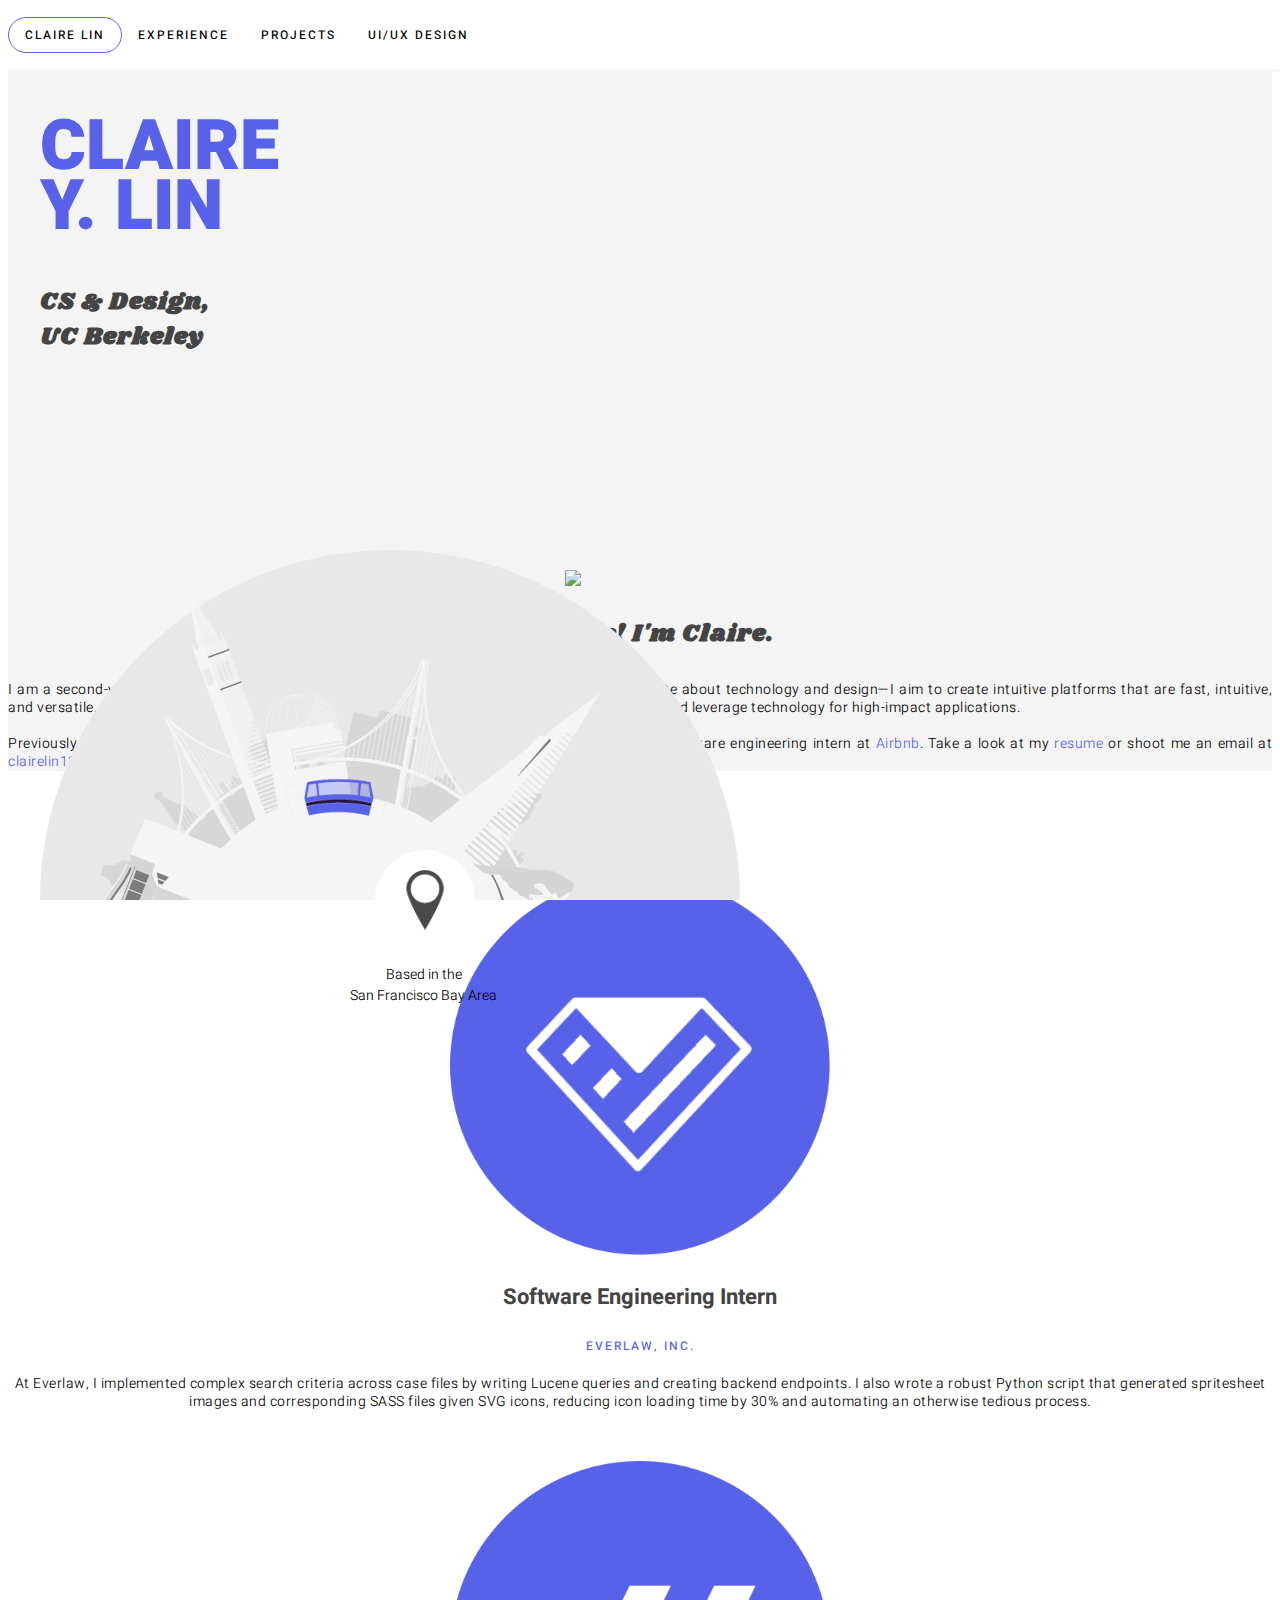
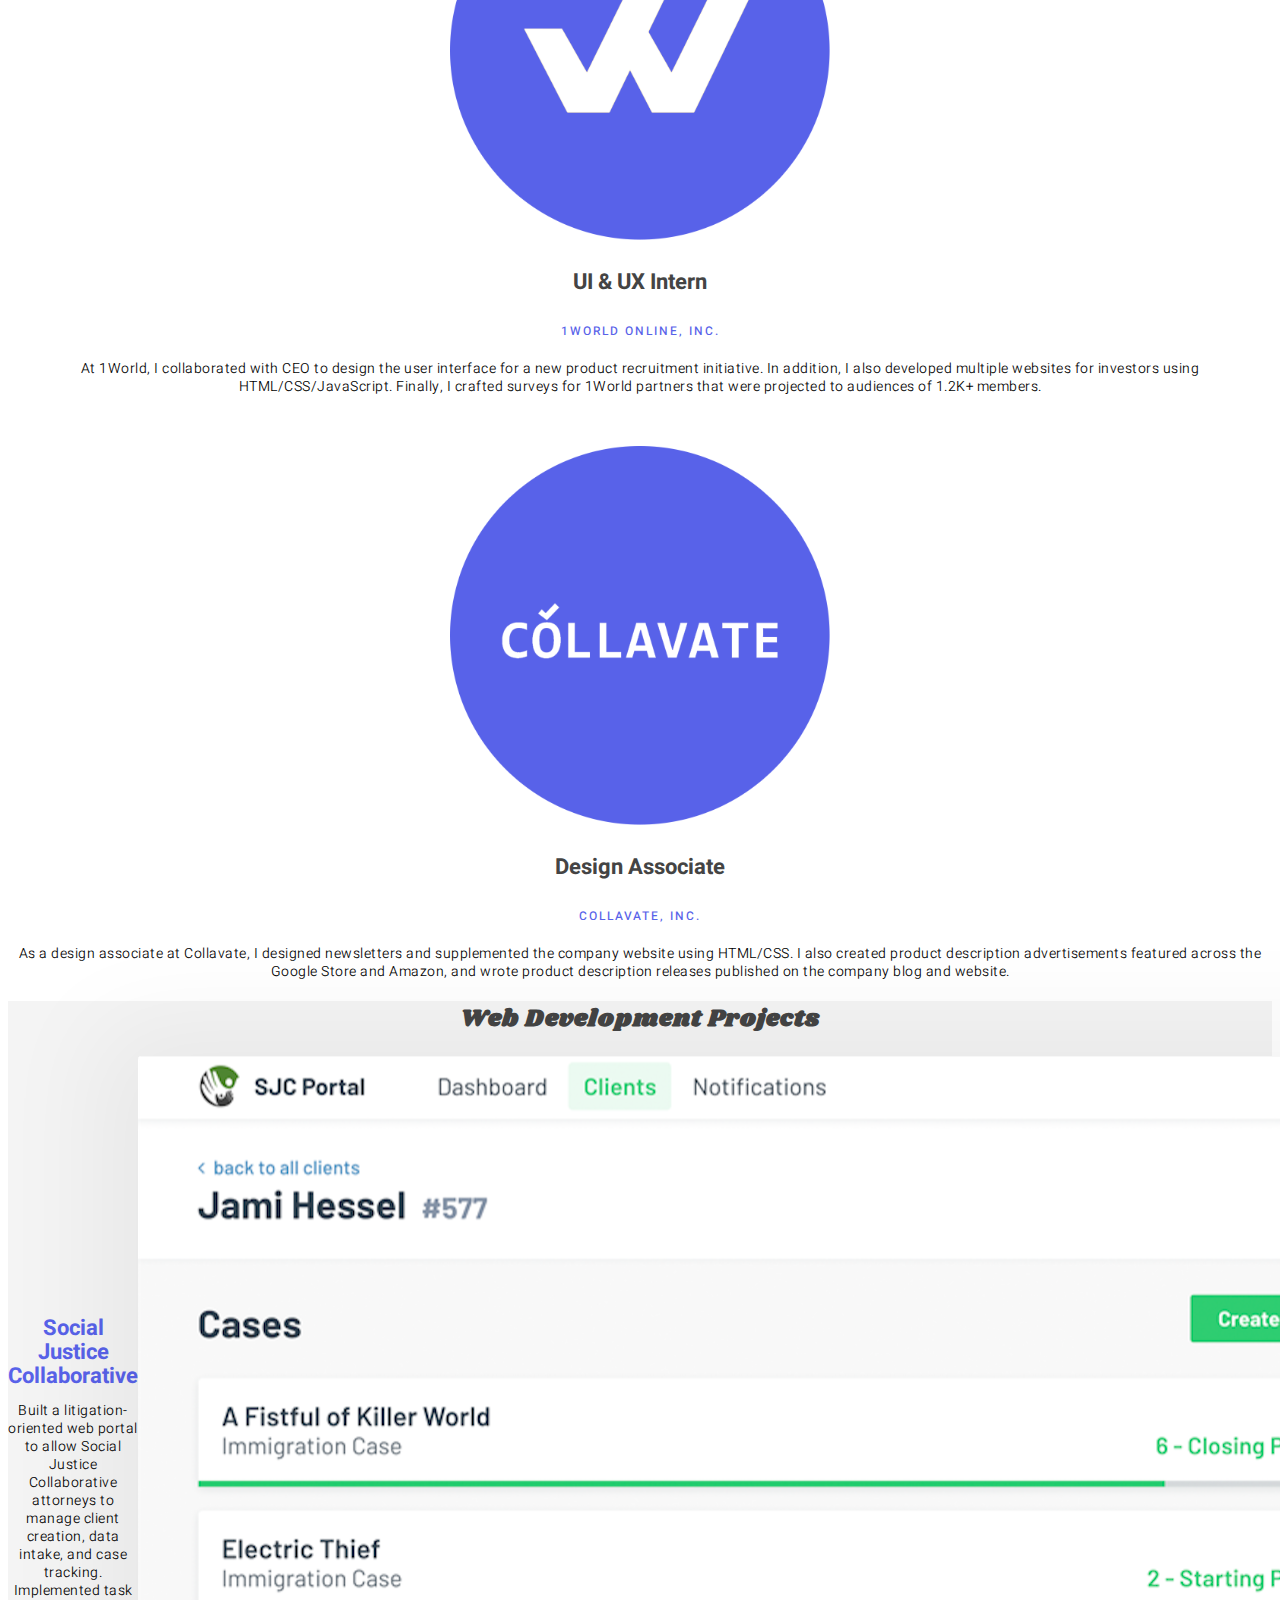
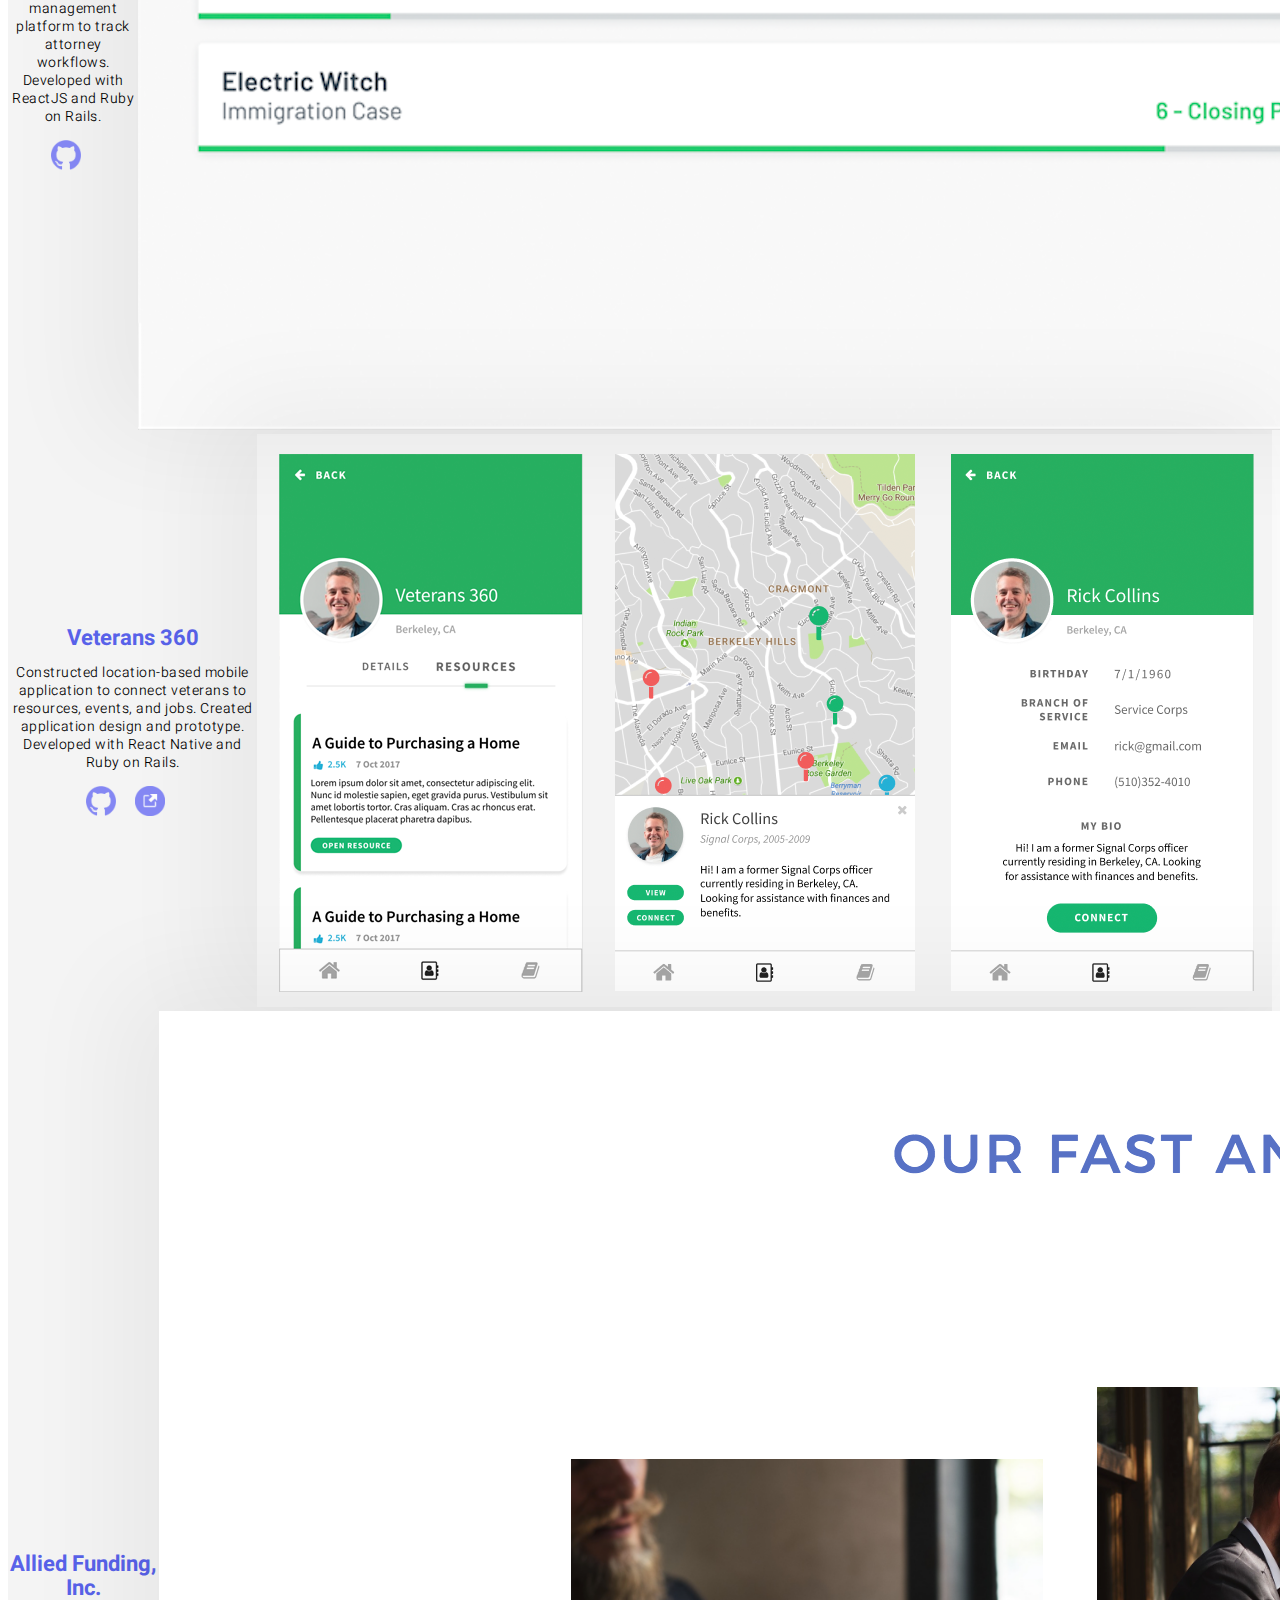
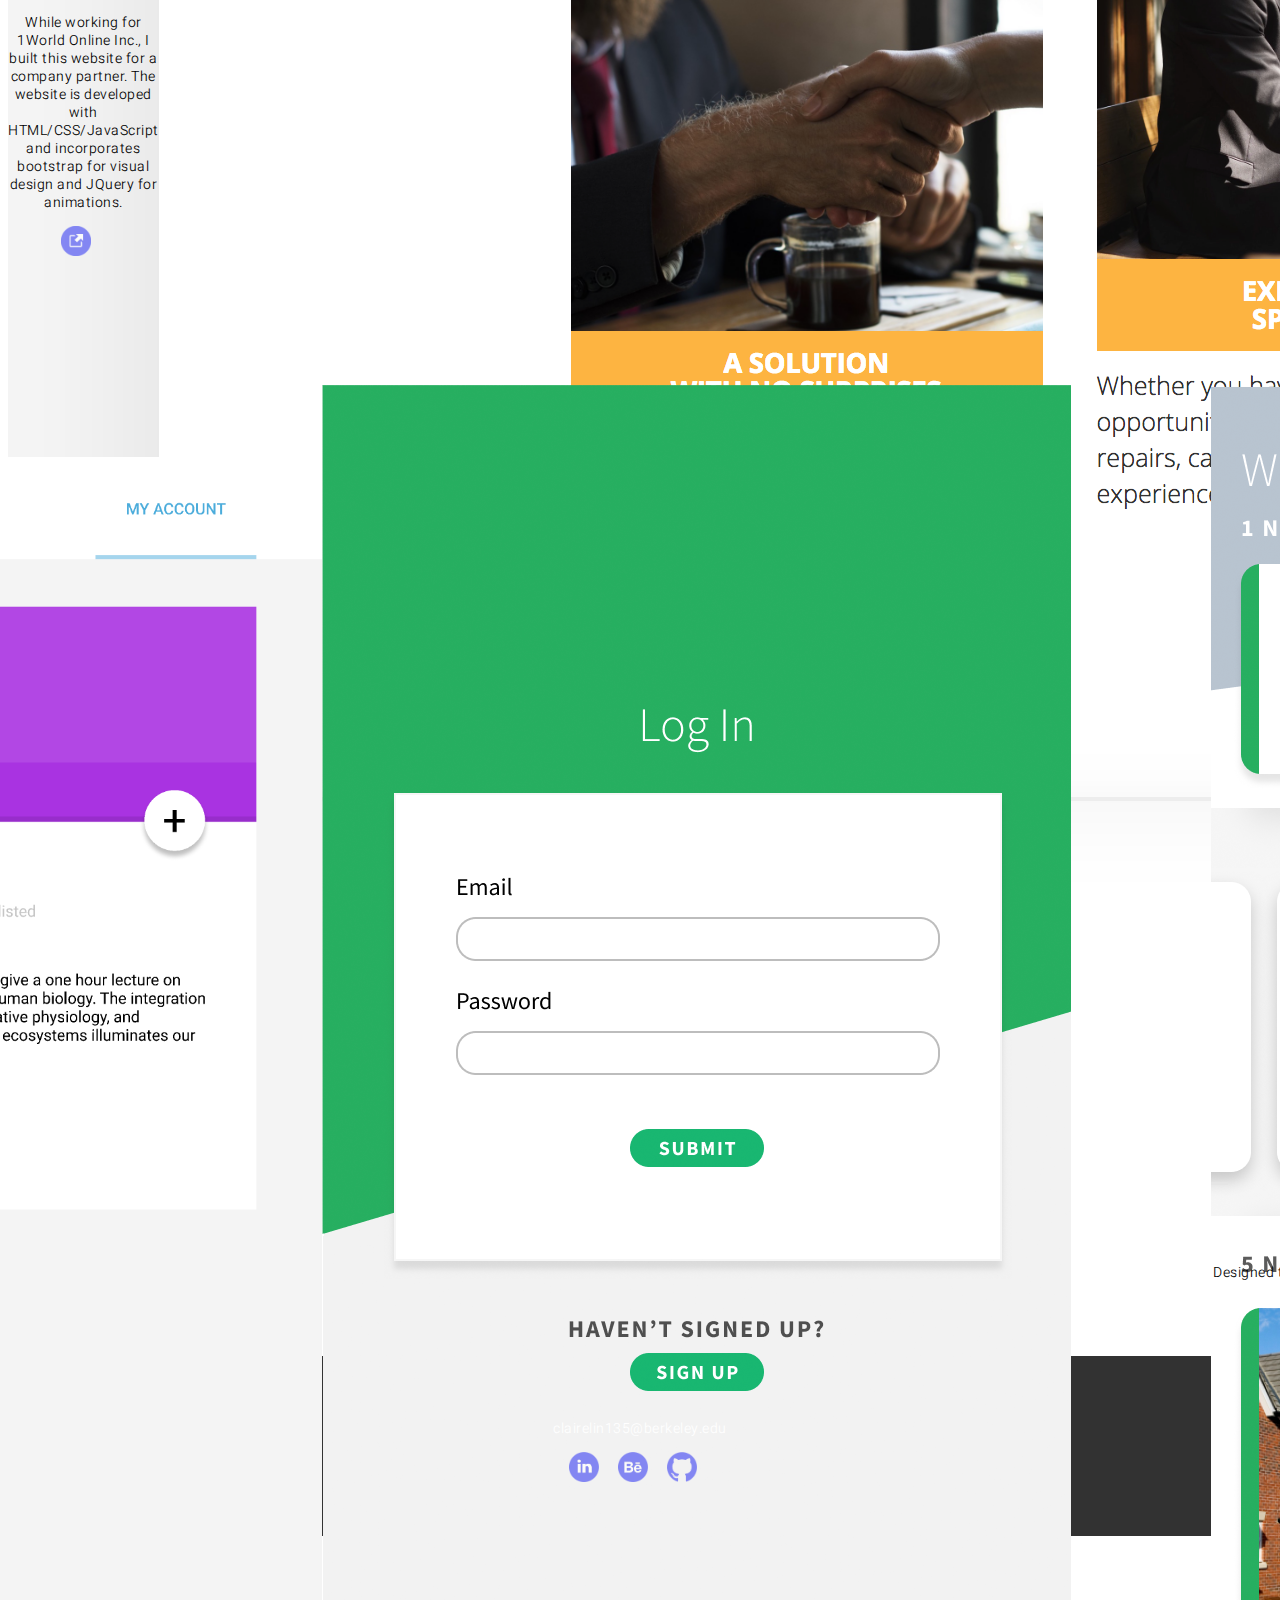
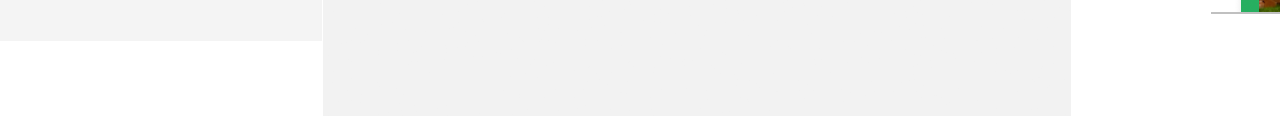
==== src/index.html @ 29a121d9 "remove excess files" ====
<!DOCTYPE html>
<html>
<head>
	<title>Claire Lin</title>
  <meta charset="utf-8">
	<meta name="viewport" content="width=device-width, initial-scale=1">
	<script src="https://ajax.googleapis.com/ajax/libs/jquery/3.2.1/jquery.min.js"></script>
	<link rel="stylesheet" href="https://code.jquery.com/ui/1.12.1/themes/smoothness/jquery-ui.css">
	<script src="https://code.jquery.com/jquery-1.12.4.js"></script>
  <script src="https://code.jquery.com/ui/1.12.1/jquery-ui.js"></script>
	<link rel="stylesheet" href="https://unpkg.com/tachyons@4.10.0/css/tachyons.min.css"/>
	<link rel="stylesheet" href="./styles/style.css" />
  <link rel="stylesheet" href="./styles/navigation.css" />
  <link rel="stylesheet" href="./styles/banner.css" />
  <link rel="stylesheet" href="./styles/layout.css" />
  <script src="script.js"></script>
</head>
<body>
  <div id="navbar">
    <div class="center mw9">
			<div class="navbar-container">
				<div class="pa3">
					<a href="./index.html#claire-lin">
						<h6 class="navbar-option selected-navbar-option">Claire Lin</h6>
					</a>
				</div>
				<div class="pa3">
					<a href="./index.html#experience">
						<h6 class="navbar-option">Experience</h6>
					</a>
				</div>
				<div class="pa3">
					<a href="./index.html#projects">
						<h6 class="navbar-option">Projects</h6>
					</a>
				</div>
				<div class="pa3">
					<a href="./index.html#design">
						<h6 class="navbar-option">UI/UX Design</h6>
					</a>
				</div>
			</div>
    </div>
	</div>
  <div data-role="page" id="claire-lin">
		<div role="main" class="ui-content">
			<div id="front-banner" class="navbar-margin snow-background w-100">
				<div class="relative" id="banner-container">
					<div id="front-banner-background-wrapper" class="overflow-hidden">
						<div id="front-banner-background">
						</div>
						<div class="banner-image-wrapper ml6">
							<img src="images\skyline-back.png" class="banner-spinner" id="banner-image-background"/>
							<img src="images\skyline-front.png" id="banner-image"/>
							<img src="images\tram.png" class="banner-spinner" id="banner-image-front"/>
						</div>
					</div>
					<div class="banner-marker-wrapper">
	          <div id="banner-marker-background"></div>
	          <img src="images\marker.png" id="banner-marker"/>
	        </div>
					<div id="banner-marker-caption">
	          <h4 class="center">Based in the<br>San Francisco Bay Area</h4>
	        </div>
					<div class="absolute banner-caption">
						<h1 class="inline banner-text blue">CLAIRE<br>Y. LIN</h1>
					</div>
					<div class="absolute banner-caption banner-subtext">
	          <h2 class="dark-gray">CS & Design,<br>UC Berkeley</h2>
	        </div>
				</div>
			</div>
      <div class="h5 bg-white w-100 relative">
      </div>
			<div class="snow-background page-container pv5">
				<div class="center mw6">
					<div class="h4 w4 center">
						<img src="images\profile.jpg" class="br-100" id="profile">
					</div>
					<h2 class="dark-gray center" style="margin: 30px 0px;">
						Hi there! I'm Claire.
					</h2>
					<p class="justify">
						I am a second-year computer science major at the University of California, Berkeley.
						I’m passionate about technology and design—I aim to create intuitive platforms that are fast, intuitive, and versatile.
						Besides creating incredible user experiences, I hope to become a full-stack developer and leverage technology for high-impact applications.
						<br><br>
						Previously, I was a project leader
						in <span class="blue"><a href="https://www.calblueprint.org/">Blueprint</a></span>, and an intern at
						<span class="blue"><a href="https://www.everlaw.com/">Everlaw</a></span>. This summer, I will be a software
						engineering intern at <span class="blue"><a href="https://www.airbnb.com/">Airbnb</a></span>.
						Take a look at my <span class="blue"><a href="assets/resume.pdf">resume</a></span> or shoot me an email at <span class="blue reverse">ude.yelekreb@531nilerialc</span>.
					</p>
				</div>
			</div>
		</div>
	</div>
	<div data-role="page" id="experience">
		<div role="main" class="ui-content">
			<div class="mw8 center pv5">
				<h2 class="center dark-gray">
					Experience
				</h2>
				<div class="dt-ns dt--fixed-ns">
					<div class="dtc-ns pa3">
						<img src="images\everlaw.png" class="experience-logo">
						<h5 class="dark-gray center">Software Engineering Intern</h5>
						<h6 class="center blue experience-title mt3">Everlaw, Inc.</h6>
						<p class="tl">At Everlaw, I implemented complex search criteria across case files by writing Lucene queries and creating backend endpoints.
						I also wrote a robust Python script that generated spritesheet images and corresponding SASS files given SVG icons, reducing icon loading
						time by 30% and automating an otherwise tedious process.</p>
					</div>
					<div class="dtc-ns pa3">
						<img src="images\1world.png" class="experience-logo">
						<h5 class="dark-gray center">UI &amp; UX Intern</h5>
						<h6 class="center blue experience-title mt3">1World Online, Inc.</h6>
						<p class="tl">At 1World, I collaborated with CEO to design the user interface for a new product recruitment initiative. In addition, I also developed multiple websites for investors using
						HTML/CSS/JavaScript. Finally, I crafted surveys for 1World partners that were projected to audiences of 1.2K+ members.
						</p>
					</div>
					<div class="dtc-ns pa3">
						<img src="images\collavate.png" class="experience-logo">
						<h5 class="dark-gray center">Design Associate</h5>
						<h6 class="center blue experience-title mt3">Collavate, Inc.</h6>
						<p class="tl">As a design associate at Collavate, I designed newsletters and supplemented the company website using HTML/CSS. I also created product description advertisements featured across the Google Store and Amazon,
						and wrote product description releases published on the company blog and website.</p>
					</div>
				</div>
			</div>
		</div>
	</div>
	<div data-role="page" id="projects">
		<div role="main" class="ui-content snow-background pv5">
			<div class="mw8 center">
				<h2 class="center dark-gray">
					Web Development Projects
				</h2>
				<div class="bg-white mv4 relative projects-panel pa4">
					<div class="project-panel-text">
						<h5 class="tl"><span class="blue"><a href="https://github.com/calblueprint/sjc">Social Justice Collaborative</a></span></h5>
						<p class="tl">
							Built a litigation-oriented web portal to allow Social Justice Collaborative
							attorneys to manage client creation, data intake, and case tracking. Implemented
							task management platform to track attorney workflows. Developed with ReactJS
							and Ruby on Rails.
						</p>
						<div class="mt2 tl">
							<a href="https://github.com/calblueprint/sjc"><img src="images\links\github.png" class="link-image"></a>
						</div>
					</div>
					<div class="projects-image-wrapper pl3">
						<a href="https://github.com/calblueprint/sjc"><img src="images\sjc.png" class="projects-image"></a>
					</div>
				</div>
				<div class="bg-white mv4 relative projects-panel pa4">
					<div class="project-panel-text">
						<h5 class="tl"><span class="blue"><a href="https://calblueprint.org/projects/veterans-360">Veterans 360</a></span></h5>
						<p class="tl">
							Constructed location-based mobile application to connect veterans to resources, events, and jobs. Created application design and prototype.
							Developed with React Native and Ruby on Rails.
						</p>
						<div class="mt2 tl">
							<a href="https://github.com/calblueprint/veterans360-mobile"><img src="images\links\github.png" class="link-image"></a>
							<a href="https://calblueprint.org/projects/veterans-360"><img src="images\links\web.png" class="link-image"></a>
						</div>
					</div>
					<div class="projects-image-wrapper pl3">
						<a href="https://calblueprint.org/projects/veterans-360"><img src="images\veterans.png" class="projects-image"></a>
					</div>
				</div>
				<div class="bg-white mv4 relative projects-panel pa4">
					<div class="project-panel-text">
						<h5 class="tl"><span class="blue"><a href="assets\Allied-Funding\index.html">Allied Funding, Inc.</a></span></h5>
						<p class="tl">
							While working for 1World Online Inc., I built this website for a company partner. The website is developed with HTML/CSS/JavaScript and
							incorporates bootstrap for visual design and JQuery for animations.
						</p>
						<div class="mt2 tl">
							<a href="assets\Allied-Funding\index.html"><img src="images\links\web.png" class="link-image"></a>
						</div>
					</div>
					<div class="projects-image-wrapper pl3">
						<a href="assets\Allied-Funding\index.html"><img src="images\allied-funding.png" class="projects-image"></a>
					</div>
				</div>
			</div>
		</div>
	</div>
	<div data-role="page" id="design">
		<div role="main" class="ui-content">
			<div class="mv5 mw8 center">
				<h2 class="center dark-gray">UI/UX Design Projects</h2>
				<div class="mv3 w-100 design-wrapper">
					<div class="w-50 pa4">
						<div class="w-100 design-image mb3"><a href=".\berkeleytime.html"><img src="images/berkeleytime/hi-fi/catalog1.png" class="contain"></img></a></div>
						<h5><span class="blue"><a href=".\berkeleytime.html">BerkeleyTime Redesign</a></span></h5>
						<p>
							A personal project to redesign the BerkeleyTime course scheduler commonly used by Cal students
						</p>
						<h6><a href=".\berkeleytime.html"><span class="button white">View Project</span></a></h6>
					</div>
					<div class="w-50 pa4">
						<div class="w-100 design-image mb3">
							<img src="images\gallery\veterans.png" class="contain"></img>
						</div>
						<h5><span class="blue">Veterans 360</span></h5>
						<p>
							Designed the interface and user flow for a mobile application created in partnership with non-profit Veterans 360
						</p>
					</div>
				</div>
			</div>
		</div>
	</div>
	<div id="footer">
    <div class="mw8 center pa3">
			<div class="fl w-50 tl">
				<p class="white"><span class="reverse">ude.yelekreb@531nilerialc</span></p>
			</div>
			<div class="fl w-50 tl">
				<span>
					<a href="https://www.linkedin.com/in/clairelin135/"><img src="images\links\linkedIn.png" class="link-image"></a>
					<a href="https://www.behance.net/clairelin135"><img src="images\links\behance.png" class="link-image"></a>
					<a href="https://github.com/clairelin135"><img src="images\links\github.png" class="link-image"></a>
				</span>
			</div>
    </div>
	</div>
</body>
</html>
---- src/styles/style.css ----
@import url('https://fonts.googleapis.com/css?family=Heebo:300,400,500,700,900');
@import url('https://fonts.googleapis.com/css?family=Shrikhand');

h1 {
  font-family: 'Heebo', sans-serif;
  font-weight: 900;
}

h2 {
  font-family: 'Shrikhand', cursive;
  letter-spacing: 1px;
}

h3 {
  font-family: 'Heebo', sans-serif;
  font-weight: 500;
  font-size: 16px;
}

h4 {
  font-family: 'Heebo', sans-serif;
  font-weight: 300;
  font-size: 14px;
}

h5 {
  font-family: 'Heebo', sans-serif;
  font-weight: 700;
  font-size: 22px;
  line-height: 24px;
  margin: 0;
}

h6 {
  font-family: 'Heebo', sans-serif;
  font-weight: 500;
  letter-spacing: 2px;
  font-size: 12px;
  line-height: 18px;
  text-transform: uppercase;
}

p {
  font-family: 'Heebo', sans-serif;
  font-weight: 300;
  font-size: 14px;
  line-height: 18px;
  letter-spacing: 0.5px;
}

a, a:hover, a:active, a:visited, a:focus {
  text-decoration:none;
  color: inherit;
}

li {
  font-family: 'Heebo', sans-serif;
  font-weight: 300;
  font-size: 14px;
  letter-spacing: 0.5px;
  line-height: 18px;
}

.white {
  color: #ffffff;
}

.white-background {
  background-color: #ffffff;
}

.snow {
  color: #f4f4f4;
}

.snow-background {
  background-color: #f4f4f4;
}

.light-gray-background {
  background-color: rgb(230, 230, 230);
}

.light-blue {
  color: #929df0;
}

.blue {
  color: #5862e9;
}

.blue-background {
  background-color: #5862e9;
}

.dark-gray {
  color: #444444;
}

.dark-gray-background {
  background-color: #444444;
}

.center {
  text-align: center;
}

.justify {
  text-align: justify;
}

.overflow-hidden {
  overflow: hidden;
}

.contain {
  object-fit: contain;
}

.button {
  padding: 8px 16px;
	border-radius: 20px;
  cursor: pointer;
  background-color: #5862e9;
}

.button:hover {
  background-color: rgba(88, 98, 233, 0.8);
}
---- src/styles/navigation.css ----
#navbar {
	background-color: #ffffff;
	position: fixed;
	width: 100%;
	border-bottom:1px solid rgba(88, 98, 233, 0.1);
	top: 0px;
	z-index: 2;
}

.navbar-margin {
	margin-top: 70px;
}

.navbar-container {
	height: 70px;
	display: flex;
	flex-direction: row;
	justify-content: flex-start;
	align-items: center;
}

.navbar-option {
  padding: 8px 16px;
	border-radius: 20px;
}

.selected-navbar-option {
	border: 1px solid rgb(89, 102, 230);
	border-radius: 20px;
}

#footer {
	padding: 50px 0px;
	background-color: rgb(50, 50, 50);
}
---- src/styles/banner.css ----
#front-banner {
	height: 500px;
	display: flex;
	flex-direction: row;
	justify-content: center;
	align-items: flex-end;
}

#banner-container {
	height: inherit;
	width: 1200px;
}

#front-banner-background-wrapper {
	position: absolute;
	bottom: 0px;
  width: 100%;
  height: 100%;
}

#front-banner-background {
	position: absolute;
	width: 700px;
	height: 700px;
	bottom: -350px;
	border-radius: 350px;
	overflow: hidden;
	background-color: #E8E8E8;
}

.banner-caption {
	left: 750px;
	bottom: 0;
}

.banner-image-wrapper {
	position: absolute;
	bottom: 0px;
  width: 600px;
  height: 100%;
}

#banner-image {
	position: absolute;
	bottom: -50px;
  width: 100%;
	left: 0;
}

.banner-spinner {
  position: absolute;
  bottom: -350px;
  width: 100%;
	left: 0;
}

#banner-image-background {
	-webkit-animation:spin 60s linear infinite;
    -moz-animation:spin 60s linear infinite;
    animation:spin 60s linear infinite;
}
@-moz-keyframes spin { 100% { -moz-transform: rotate(360deg); } }
@-webkit-keyframes spin { 100% { -webkit-transform: rotate(360deg); } }
@keyframes spin { 100% { -webkit-transform: rotate(360deg); transform:rotate(360deg); } }

#banner-image-front {
	-webkit-animation:spin 4s linear infinite;
    -moz-animation:spin 4s linear infinite;
    animation:spin 4s linear infinite;
}
@-moz-keyframes spin { 100% { -moz-transform: rotate(360deg); } }
@-webkit-keyframes spin { 100% { -webkit-transform: rotate(360deg); } }
@keyframes spin { 100% { -webkit-transform: rotate(360deg); transform:rotate(360deg); } }

.banner-marker-wrapper {
  position: absolute;
  width: 100px;
  height: 100px;
  bottom: -50px;
  z-index: 1;
	left: 375px;
}

#banner-marker-caption {
  position: absolute;
  bottom: -125px;
	left: 350px;
	z-index: 1;
}

#banner-marker {
	position: absolute;
	width: 60%;
  height: 60%;
  top: 0;
  left: 0;
  right: 0;
  bottom: 0;
  margin: auto;
}

#banner-marker-background {
  position: absolute;
  width: 100%;
  height: 100%;
  -moz-border-radius: 50px;
	-webkit-border-radius: 50px;
	border-radius: 50px;
	background-color: #ffffff;
}

.banner-text {
  font-size: 70px;
  line-height: 60px;
}

.banner-subtext {
	bottom: -125px;
	z-index: 1;
}
---- src/styles/layout.css ----
.content {
	padding-top: 200px;
	padding-bottom: 200px;
	padding-left: 20px; padding-right: 20px;
}

.reverse {
  direction: rtl;
  unicode-bidi: bidi-override;
}

.experience-logo {
	width: 30%;
	margin: auto;
	display: block;
	margin-bottom: 30px;
	margin-top: 50px;
}

.link-image {
	width: 30px;
	height: 30px;
	opacity: 0.7;
	margin-right: 15px;
}

.experience-title {
	margin-bottom: 20px;
}

.design-wrapper {
	display: flex;
	flex-direction: row;
	justify-content: center;
	align-items: flex-start;
}

#profile {
	margin: auto;
	display: block;
	width: 150px;
}

.design-image {
	height: 350px;
	display: flex;
	justify-content: center;
	align-items: center;
}

.projects-panel {
	display: flex;
	flex-direction: row;
	align-items: center;
}

.project-panel-text {
	flex: 1;
}

.projects-image-wrapper {
	flex: 2;
}

.projects-image {
	object-fit: contain;
	box-shadow: -20px -10px 100px 20px rgba(0, 0, 0, 0.05);
}

.centered-row {
	display: flex;
	flex-direction: row;
	justify-content: center;
	align-items: center;
}
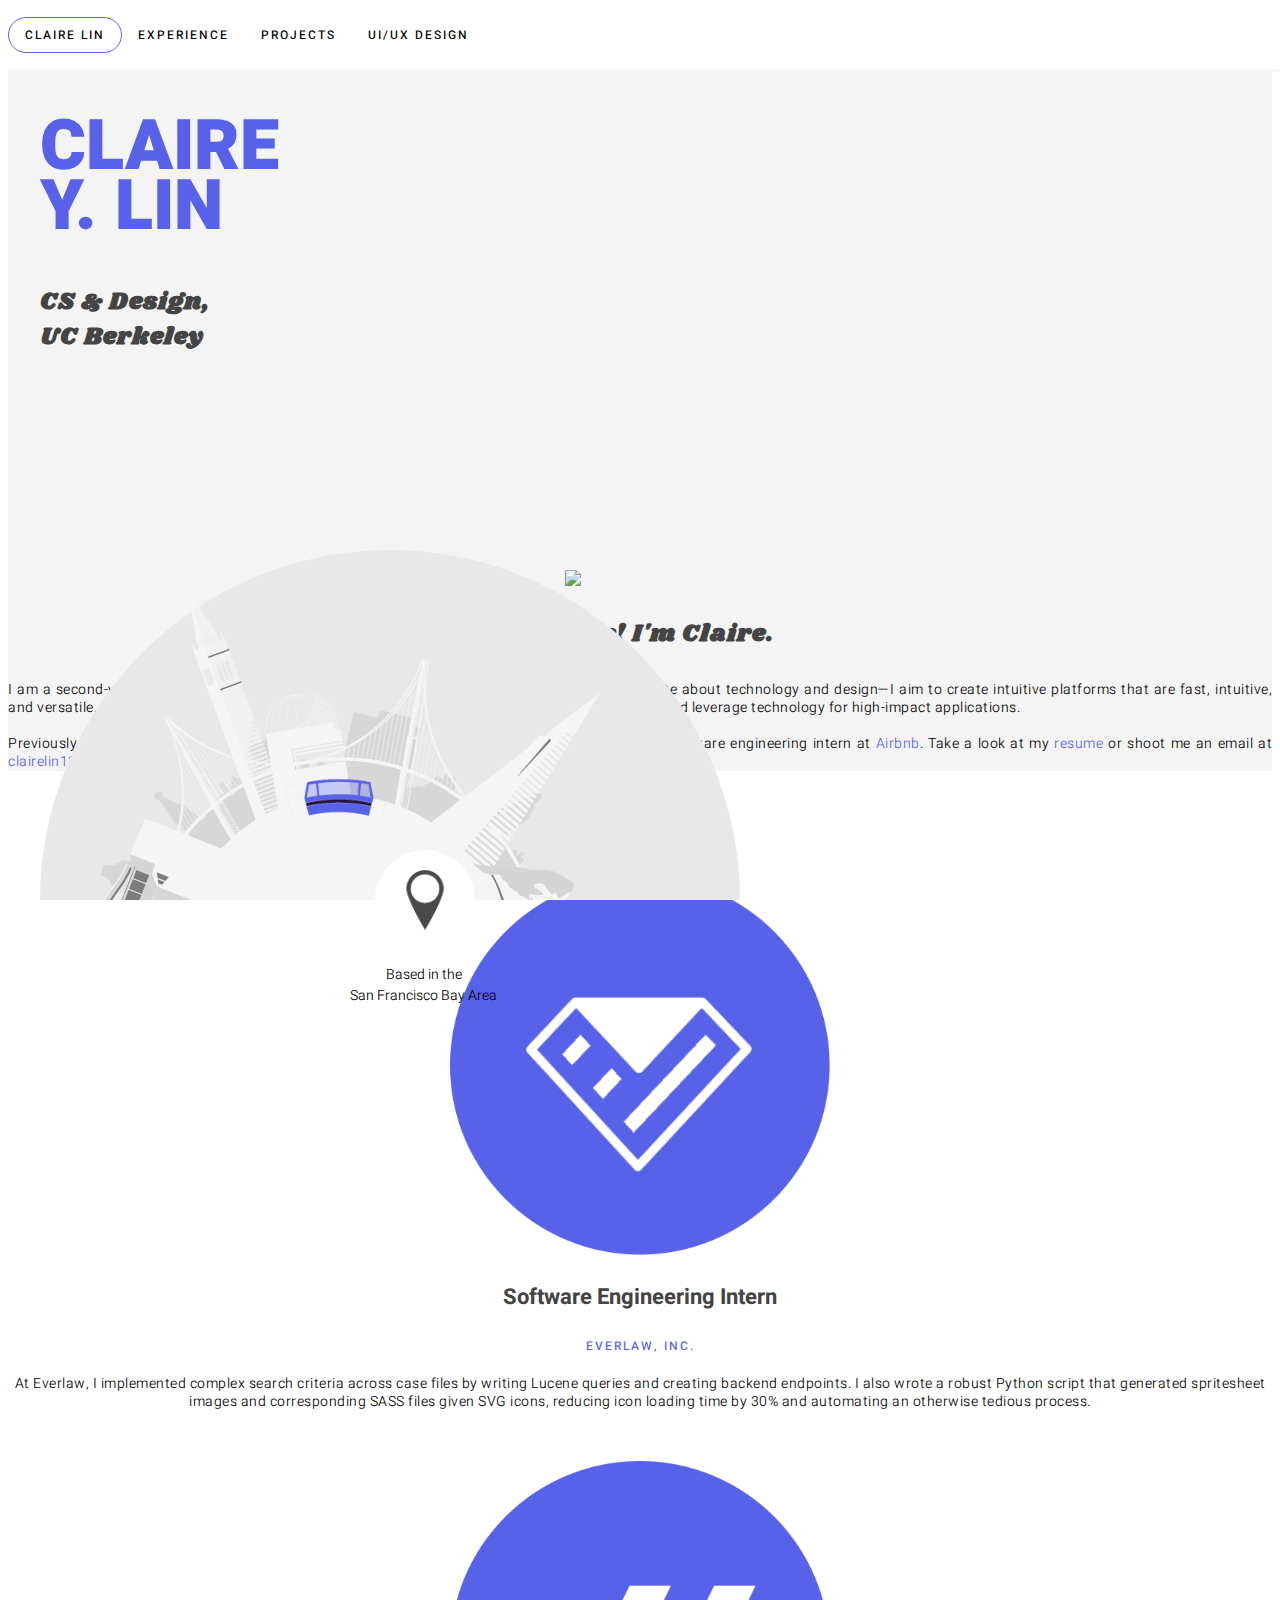
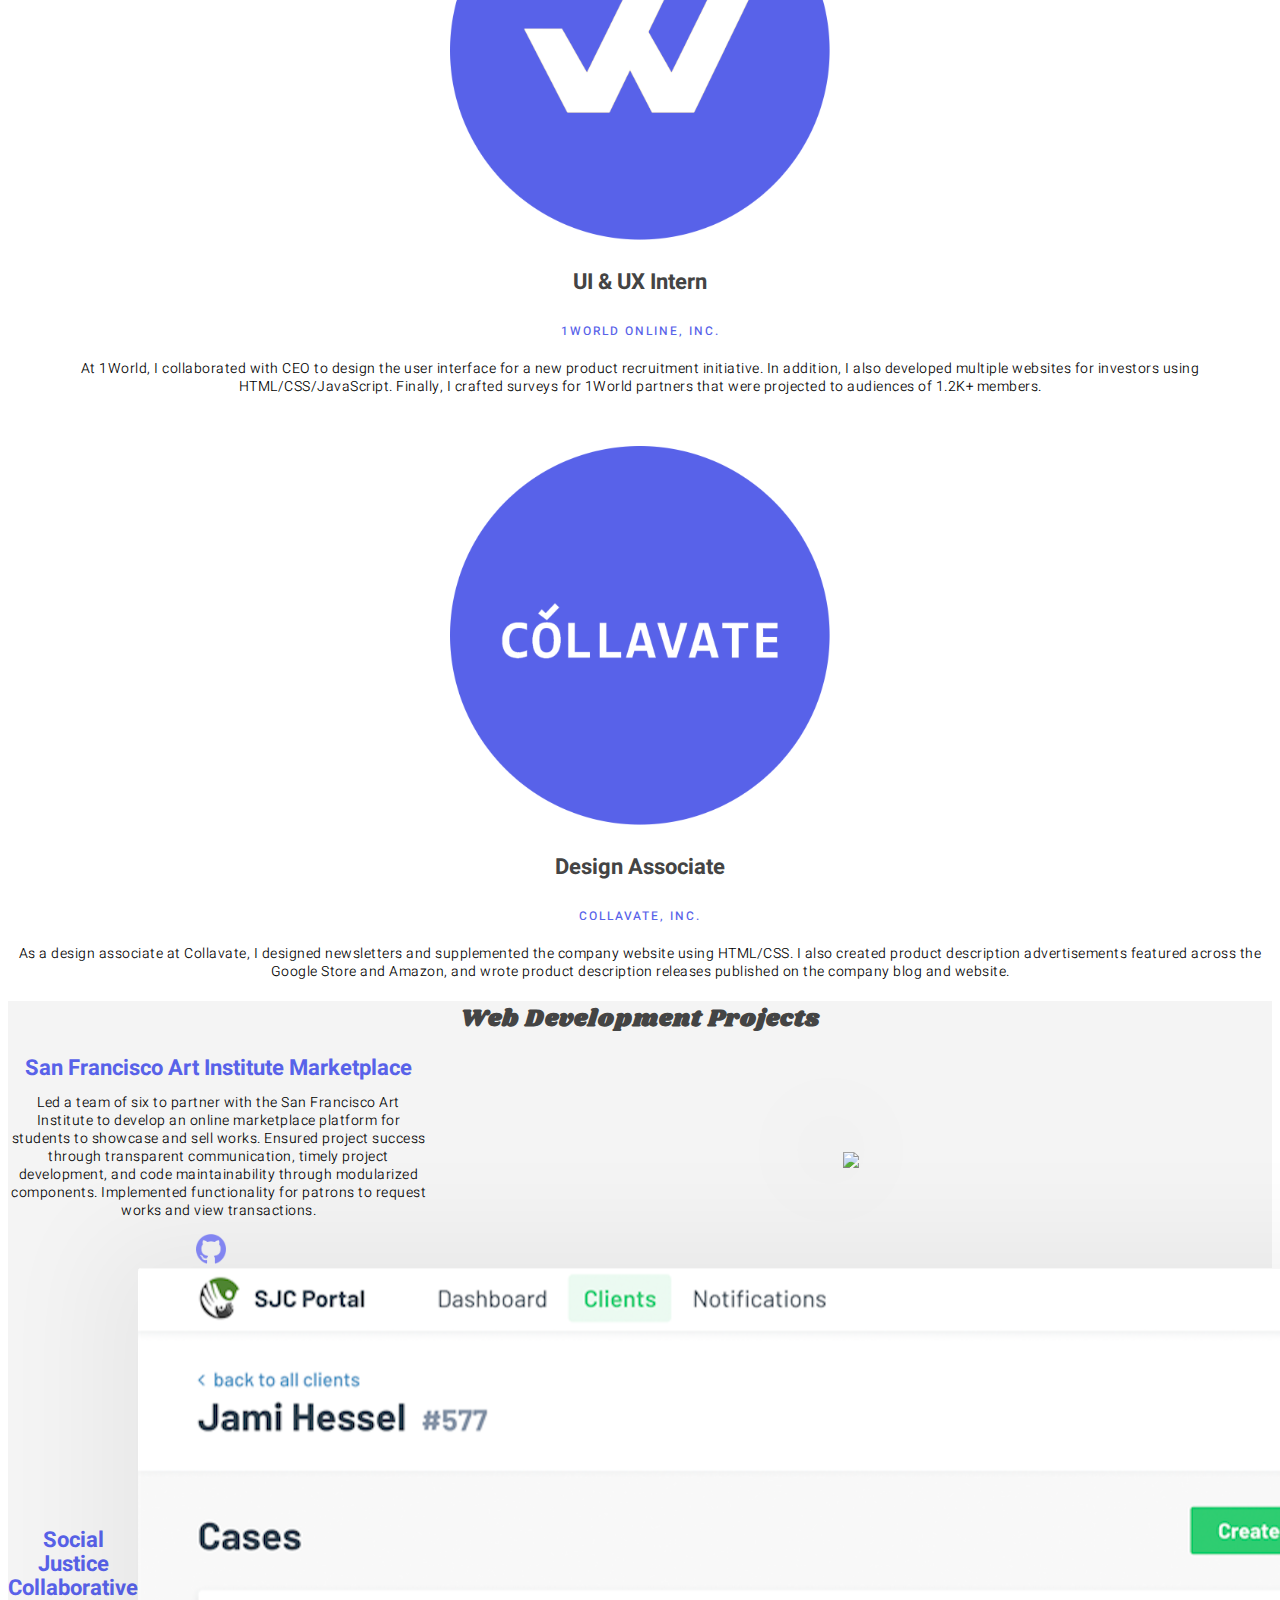
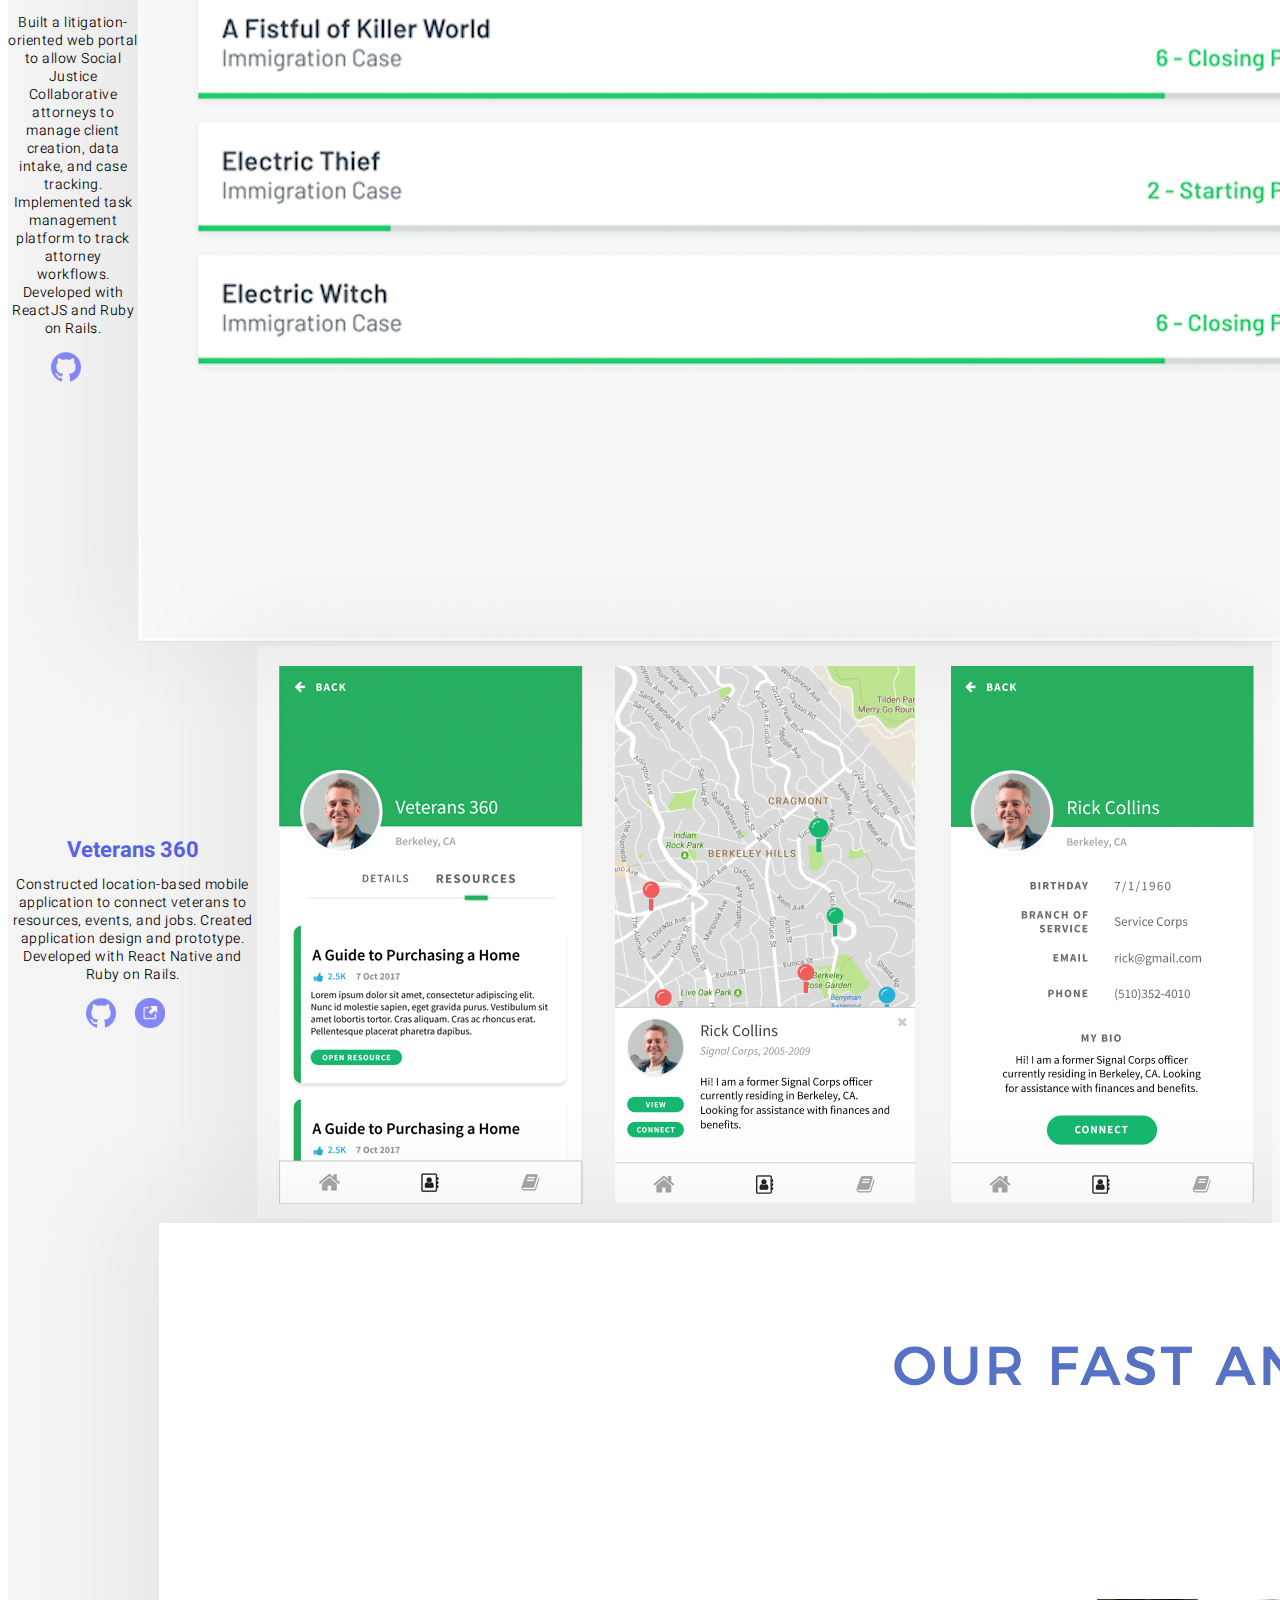
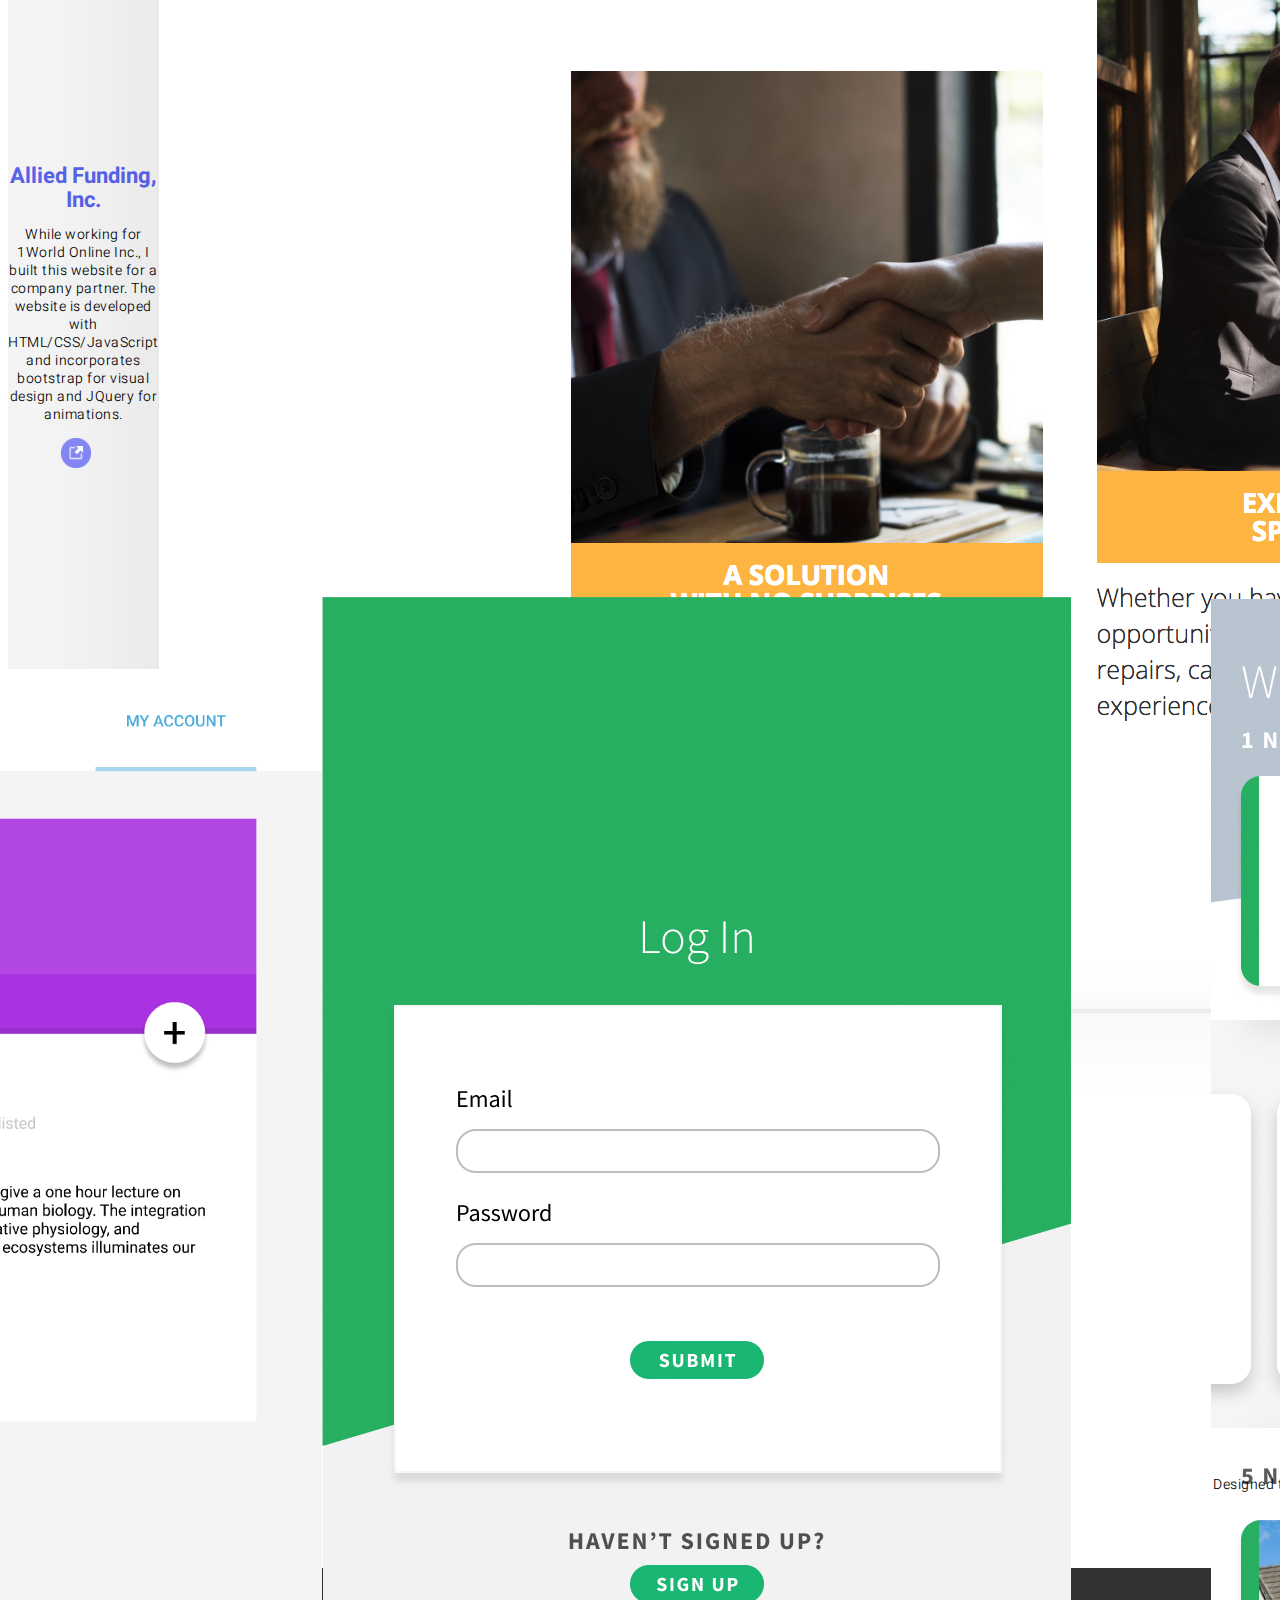
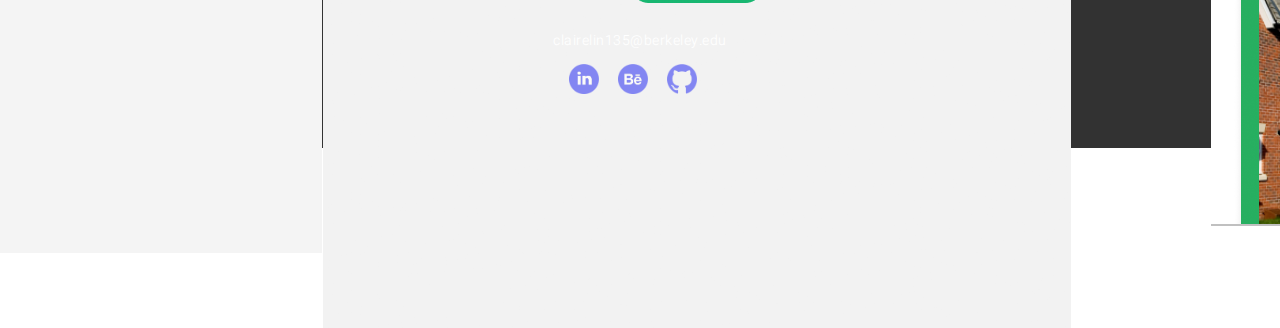
==== commit 0ae4e6a1: "add sfai" ====
--- a/src/index.html
+++ b/src/index.html
@@ -137,6 +137,22 @@
 				</h2>
 				<div class="bg-white mv4 relative projects-panel pa4">
 					<div class="project-panel-text">
+						<h5 class="tl"><span class="blue"><a href="https://github.com/calblueprint/SFAI">San Francisco Art Institute Marketplace</a></span></h5>
+						<p class="tl">
+							Led a team of six to partner with the San Francisco Art Institute to develop an online marketplace platform for students to showcase and sell works.
+							Ensured project success through transparent communication, timely project development, and code maintainability through modularized components.
+							Implemented functionality for patrons to request works and view transactions.
+						</p>
+						<div class="mt2 tl">
+							<a href="https://github.com/calblueprint/SFAI"><img src="images\links\github.png" class="link-image"></a>
+						</div>
+					</div>
+					<div class="projects-image-wrapper pl3">
+						<a href="https://github.com/calblueprint/SFAI"><img src="images\sfai.png" class="projects-image"></a>
+					</div>
+				</div>
+				<div class="bg-white mv4 relative projects-panel pa4">
+					<div class="project-panel-text">
 						<h5 class="tl"><span class="blue"><a href="https://github.com/calblueprint/sjc">Social Justice Collaborative</a></span></h5>
 						<p class="tl">
 							Built a litigation-oriented web portal to allow Social Justice Collaborative
--- a/src/styles/style.css
+++ b/src/styles/style.css
@@ -122,8 +122,5 @@
 	border-radius: 20px;
   cursor: pointer;
   background-color: #5862e9;
+  opacity: 1;
 }
-
-.button:hover {
-  background-color: rgba(88, 98, 233, 0.8);
-}
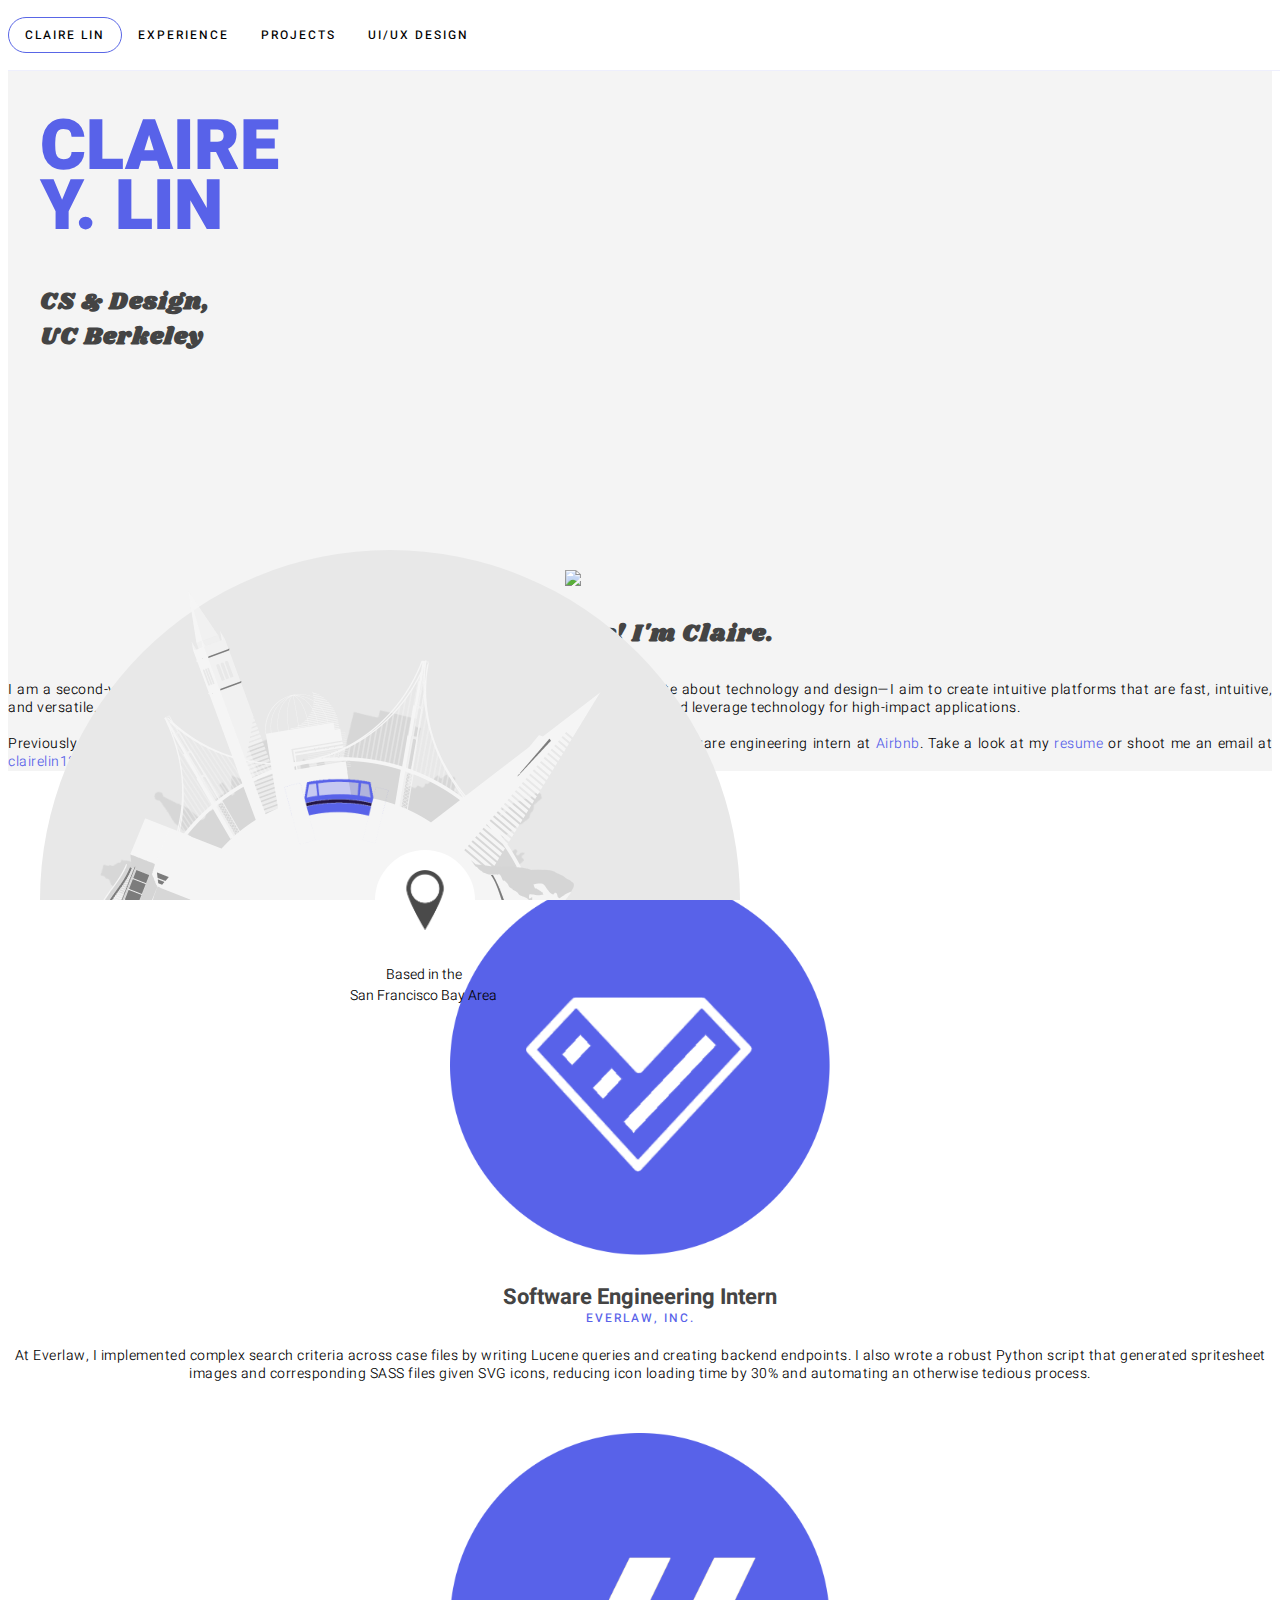
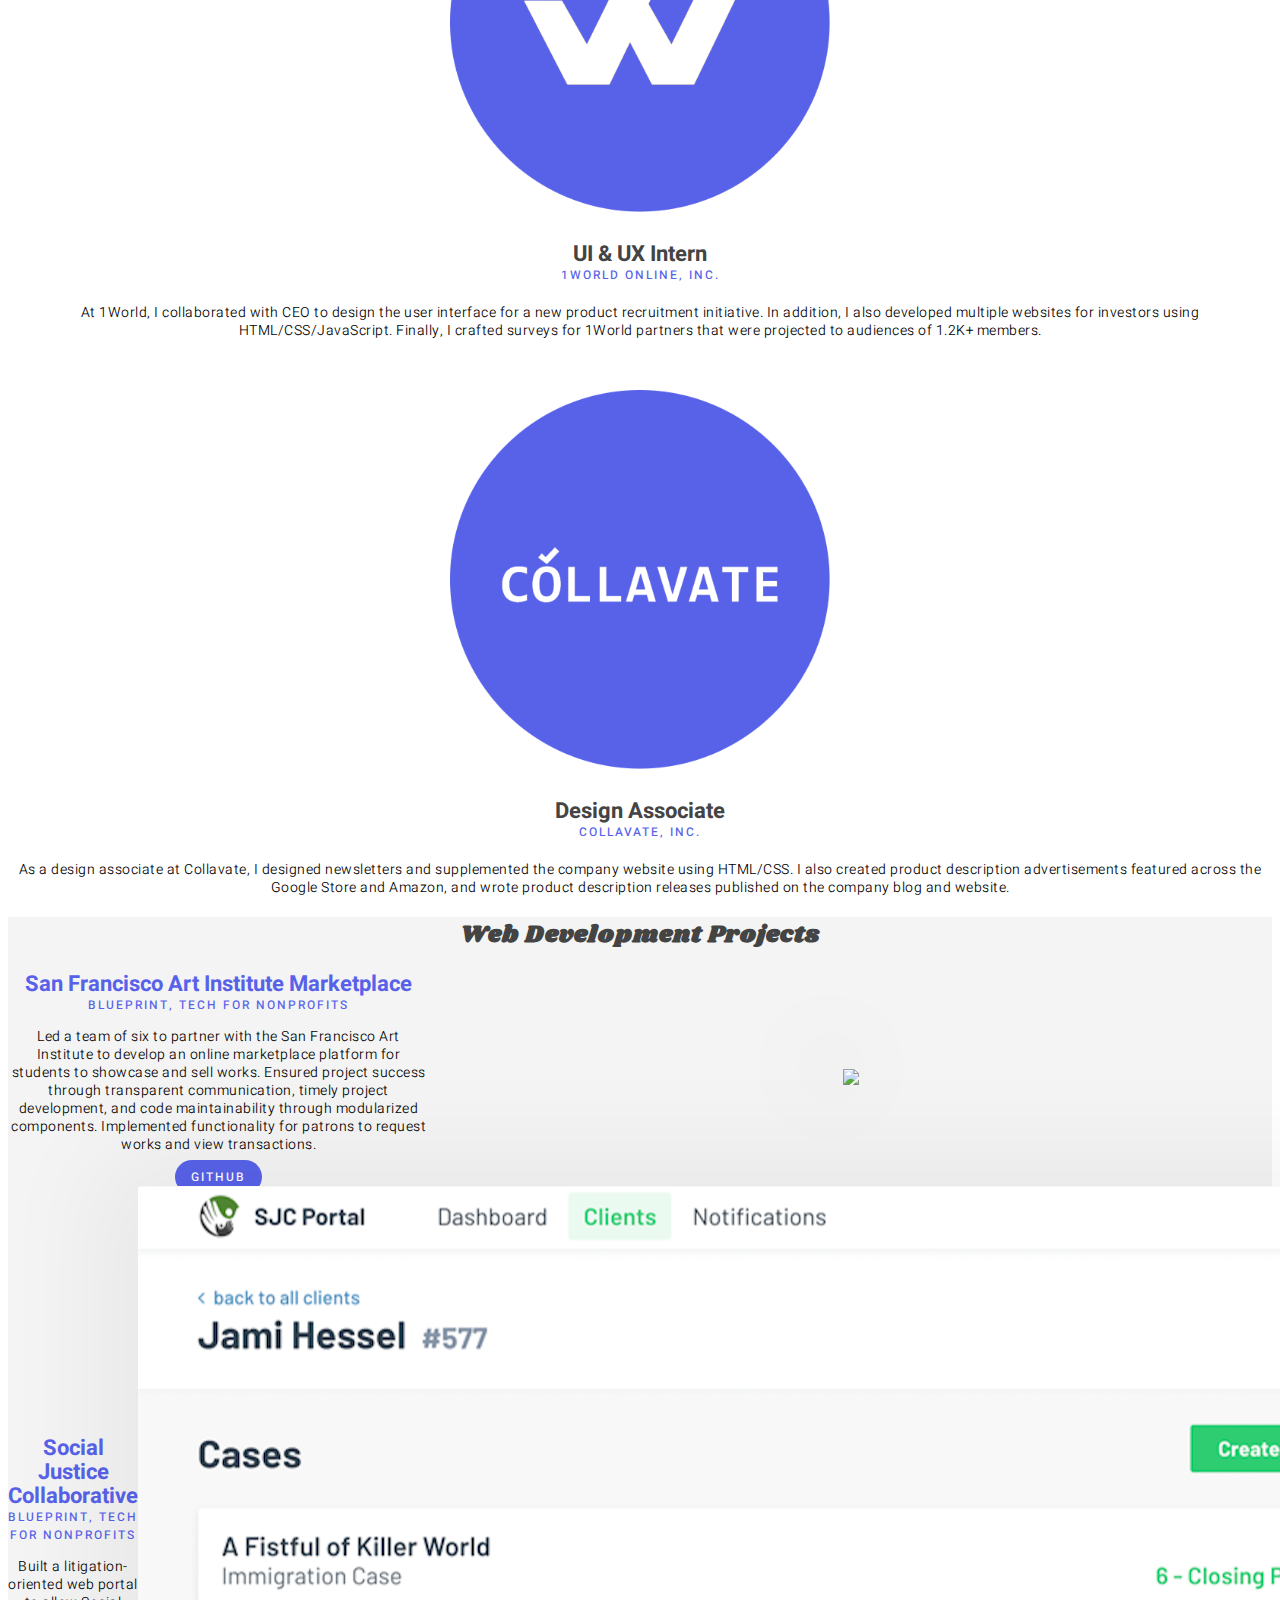
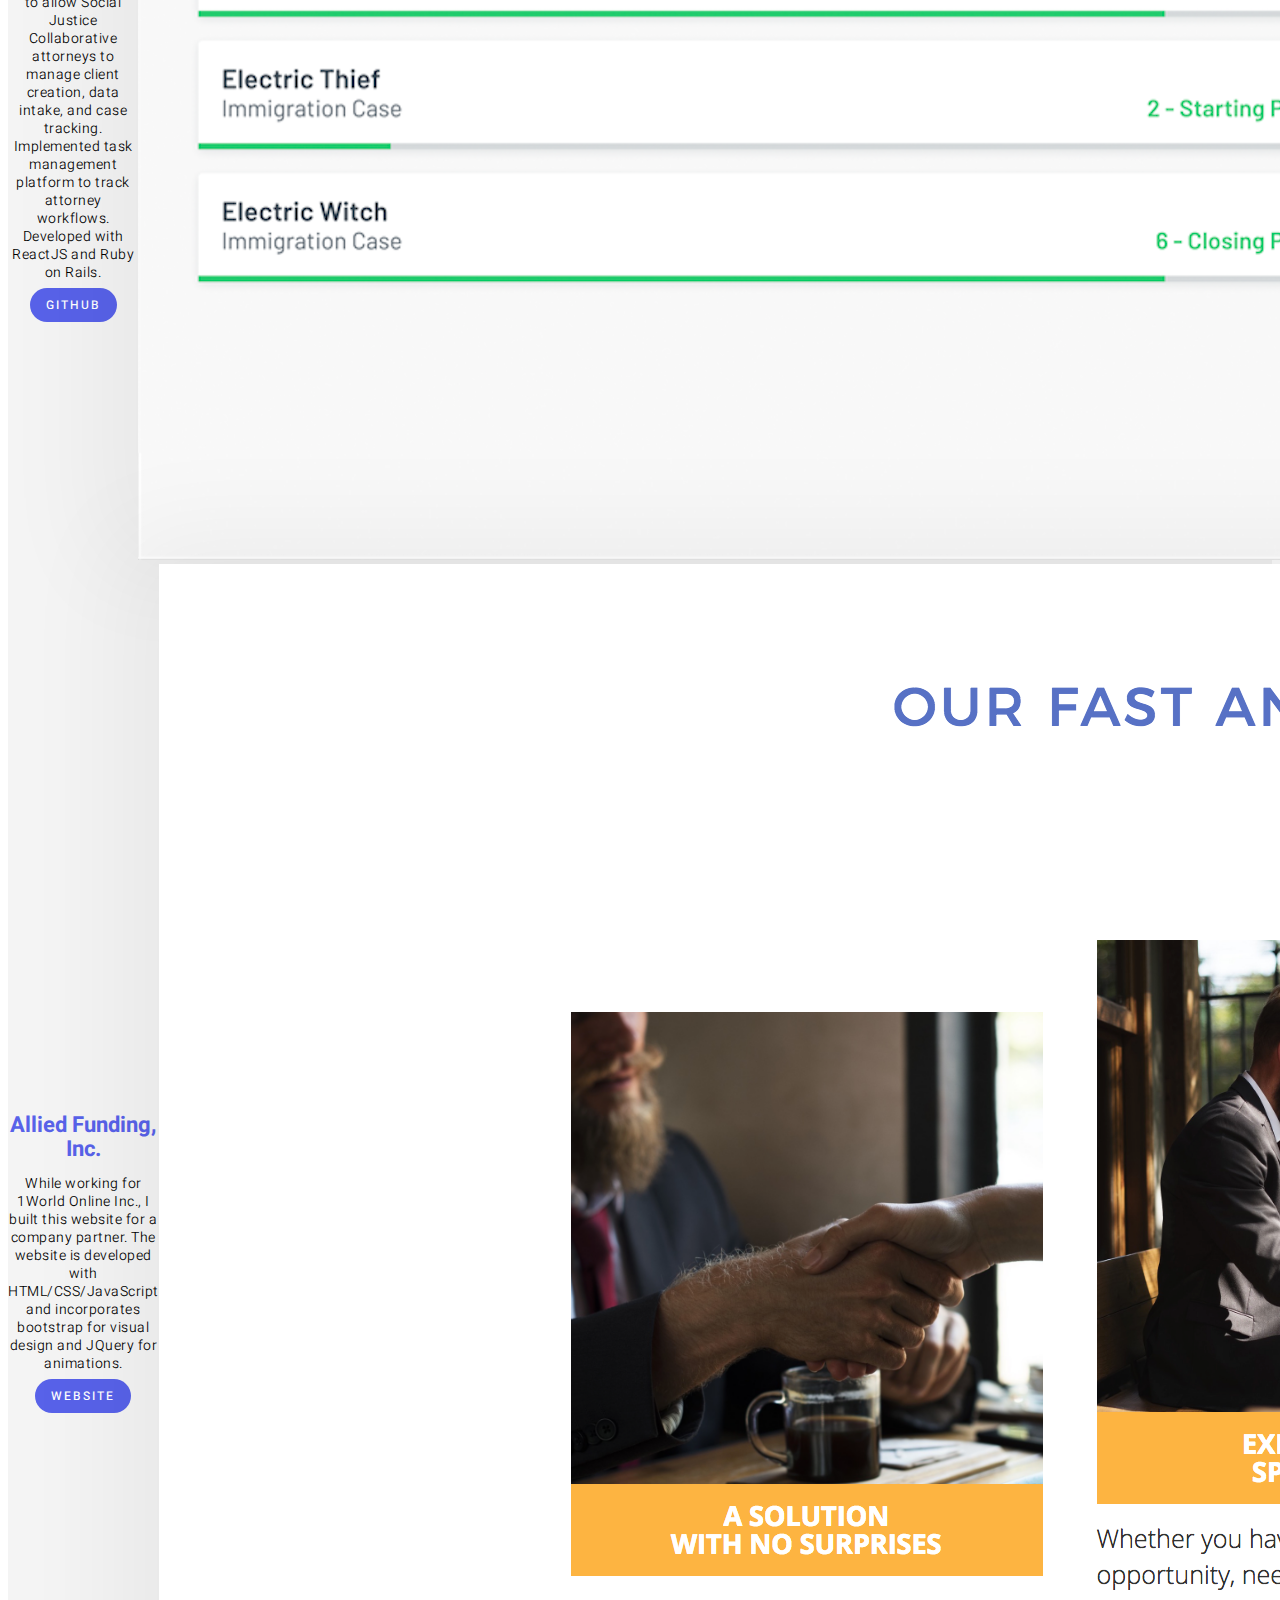
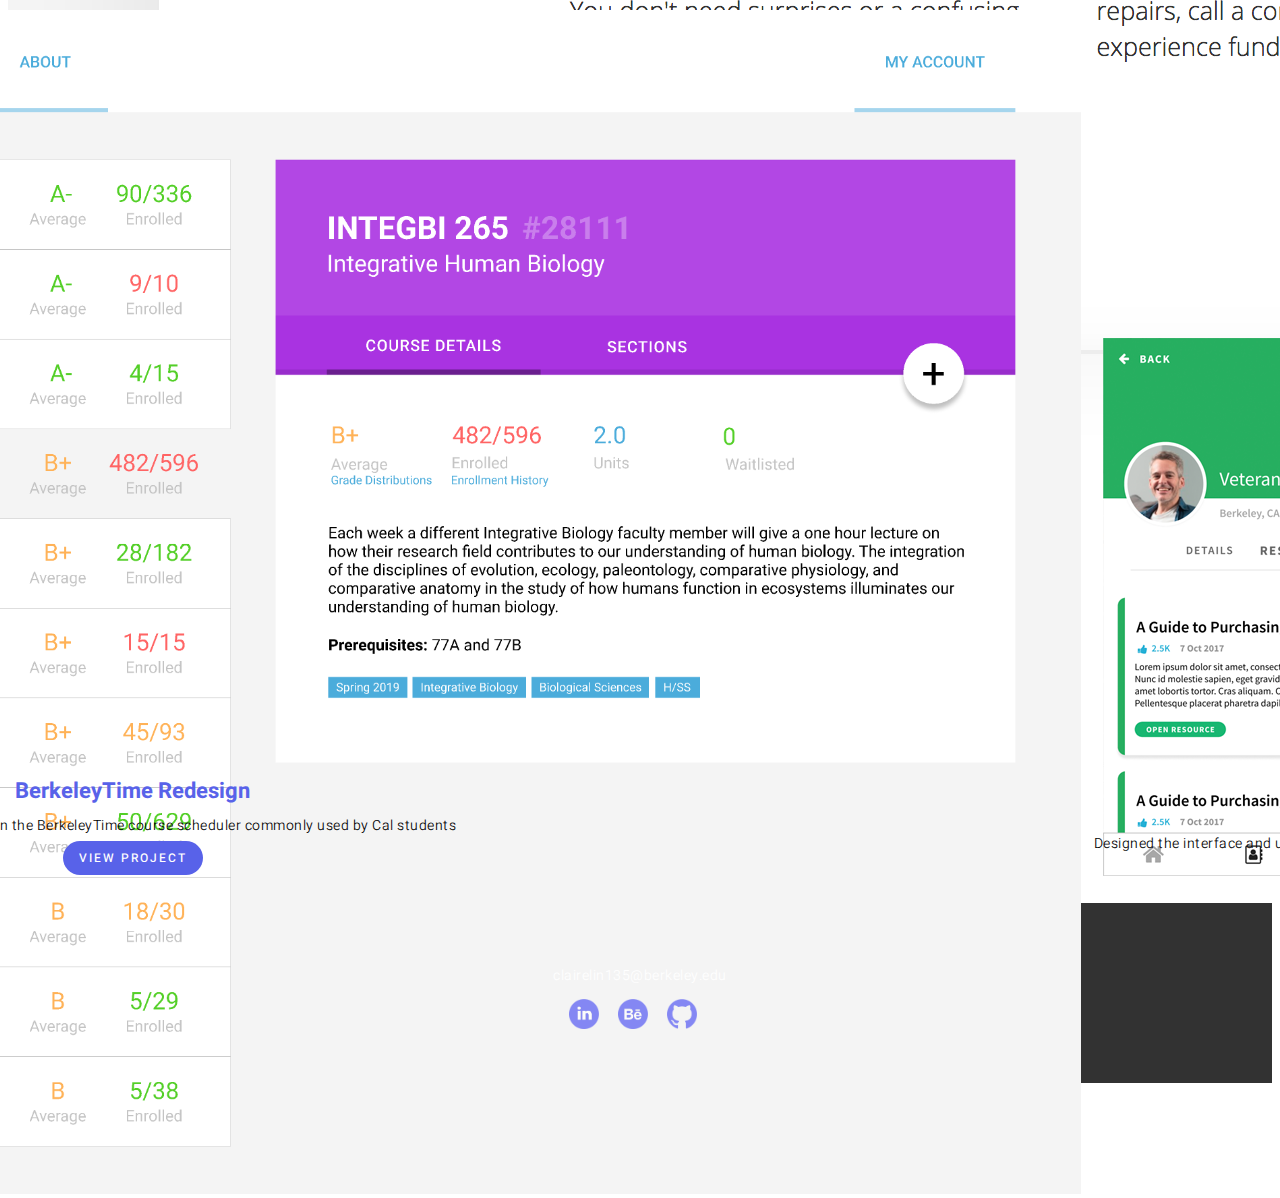
==== commit a1a5f836: "edit experience" ====
--- a/src/index.html
+++ b/src/index.html
@@ -138,13 +138,14 @@
 				<div class="bg-white mv4 relative projects-panel pa4">
 					<div class="project-panel-text">
 						<h5 class="tl"><span class="blue"><a href="https://github.com/calblueprint/SFAI">San Francisco Art Institute Marketplace</a></span></h5>
-						<p class="tl">
+						<h6 class="tl blue mt1"><a href="https://calblueprint.org">Blueprint, Tech for Nonprofits</a></h6>
+						<p class="tl mv4">
 							Led a team of six to partner with the San Francisco Art Institute to develop an online marketplace platform for students to showcase and sell works.
 							Ensured project success through transparent communication, timely project development, and code maintainability through modularized components.
 							Implemented functionality for patrons to request works and view transactions.
 						</p>
 						<div class="mt2 tl">
-							<a href="https://github.com/calblueprint/SFAI"><img src="images\links\github.png" class="link-image"></a>
+							<h6><a href="https://github.com/calblueprint/SFAI"><span class="button white">GitHub</span></a></h6>
 						</div>
 					</div>
 					<div class="projects-image-wrapper pl3">
@@ -154,45 +155,30 @@
 				<div class="bg-white mv4 relative projects-panel pa4">
 					<div class="project-panel-text">
 						<h5 class="tl"><span class="blue"><a href="https://github.com/calblueprint/sjc">Social Justice Collaborative</a></span></h5>
-						<p class="tl">
+						<h6 class="tl blue mt1"><a href="https://calblueprint.org">Blueprint, Tech for Nonprofits</a></h6>
+						<p class="tl mv4">
 							Built a litigation-oriented web portal to allow Social Justice Collaborative
 							attorneys to manage client creation, data intake, and case tracking. Implemented
 							task management platform to track attorney workflows. Developed with ReactJS
 							and Ruby on Rails.
 						</p>
 						<div class="mt2 tl">
-							<a href="https://github.com/calblueprint/sjc"><img src="images\links\github.png" class="link-image"></a>
+							<h6><a href="https://github.com/calblueprint/sjc"><span class="button white">GitHub</span></a></h6>
 						</div>
 					</div>
 					<div class="projects-image-wrapper pl3">
 						<a href="https://github.com/calblueprint/sjc"><img src="images\sjc.png" class="projects-image"></a>
-					</div>
-				</div>
-				<div class="bg-white mv4 relative projects-panel pa4">
-					<div class="project-panel-text">
-						<h5 class="tl"><span class="blue"><a href="https://calblueprint.org/projects/veterans-360">Veterans 360</a></span></h5>
-						<p class="tl">
-							Constructed location-based mobile application to connect veterans to resources, events, and jobs. Created application design and prototype.
-							Developed with React Native and Ruby on Rails.
-						</p>
-						<div class="mt2 tl">
-							<a href="https://github.com/calblueprint/veterans360-mobile"><img src="images\links\github.png" class="link-image"></a>
-							<a href="https://calblueprint.org/projects/veterans-360"><img src="images\links\web.png" class="link-image"></a>
-						</div>
-					</div>
-					<div class="projects-image-wrapper pl3">
-						<a href="https://calblueprint.org/projects/veterans-360"><img src="images\veterans.png" class="projects-image"></a>
 					</div>
 				</div>
 				<div class="bg-white mv4 relative projects-panel pa4">
 					<div class="project-panel-text">
 						<h5 class="tl"><span class="blue"><a href="assets\Allied-Funding\index.html">Allied Funding, Inc.</a></span></h5>
-						<p class="tl">
+						<p class="tl mv4">
 							While working for 1World Online Inc., I built this website for a company partner. The website is developed with HTML/CSS/JavaScript and
 							incorporates bootstrap for visual design and JQuery for animations.
 						</p>
 						<div class="mt2 tl">
-							<a href="assets\Allied-Funding\index.html"><img src="images\links\web.png" class="link-image"></a>
+							<h6><a href="assets\Allied-Funding\index.html"><span class="button white">Website</span></a></h6>
 						</div>
 					</div>
 					<div class="projects-image-wrapper pl3">
@@ -213,16 +199,21 @@
 						<p>
 							A personal project to redesign the BerkeleyTime course scheduler commonly used by Cal students
 						</p>
-						<h6><a href=".\berkeleytime.html"><span class="button white">View Project</span></a></h6>
+						<h6 class="mt4"><a href=".\berkeleytime.html"><span class="button white">View Project</span></a></h6>
 					</div>
 					<div class="w-50 pa4">
 						<div class="w-100 design-image mb3">
-							<img src="images\gallery\veterans.png" class="contain"></img>
+							<img src="images\veterans.png" class="contain"></img>
 						</div>
 						<h5><span class="blue">Veterans 360</span></h5>
+						<h6 class="blue mt1"><a href="https://calblueprint.org">Blueprint, Tech for Nonprofits</a></h6>
 						<p>
-							Designed the interface and user flow for a mobile application created in partnership with non-profit Veterans 360
-						</p>
+							Designed the interface and user flow for a mobile application created in partnership with non-profit Veterans 360. Constructed location-based mobile application to connect veterans to resources, events, and jobs.
+						</p>
+						<div class="centered-row mt4">
+							<h6 class="mr2"><a href="https://www.figma.com/file/q8lKUojAWMzbMVb9CqJWQA/Veterans-360-Copy"><span class="button white">Figma</span></a></h6>
+							<h6><a href="https://calblueprint.org/projects/veterans-360"><span class="button white">Project</span></a></h6>
+						</div>
 					</div>
 				</div>
 			</div>
--- a/src/styles/style.css
+++ b/src/styles/style.css
@@ -38,6 +38,7 @@
   font-size: 12px;
   line-height: 18px;
   text-transform: uppercase;
+  margin: 0;
 }
 
 p {
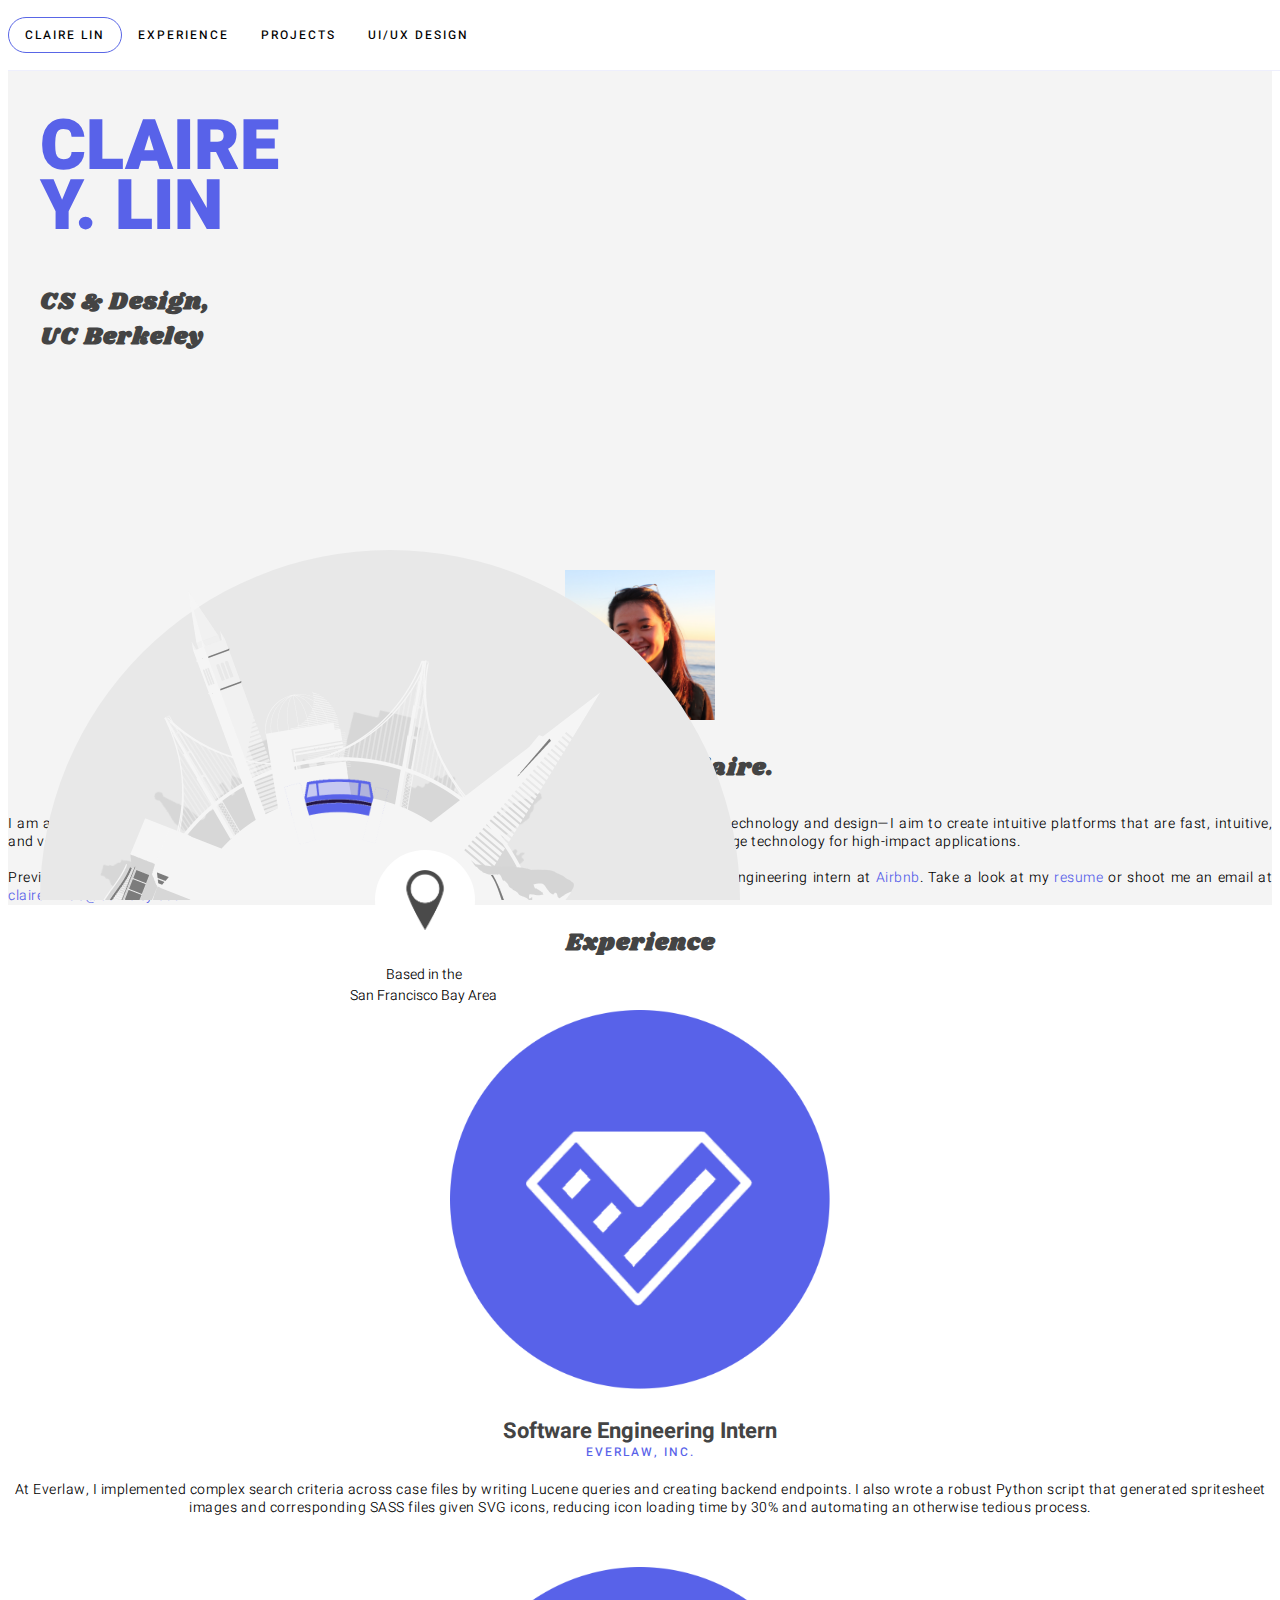
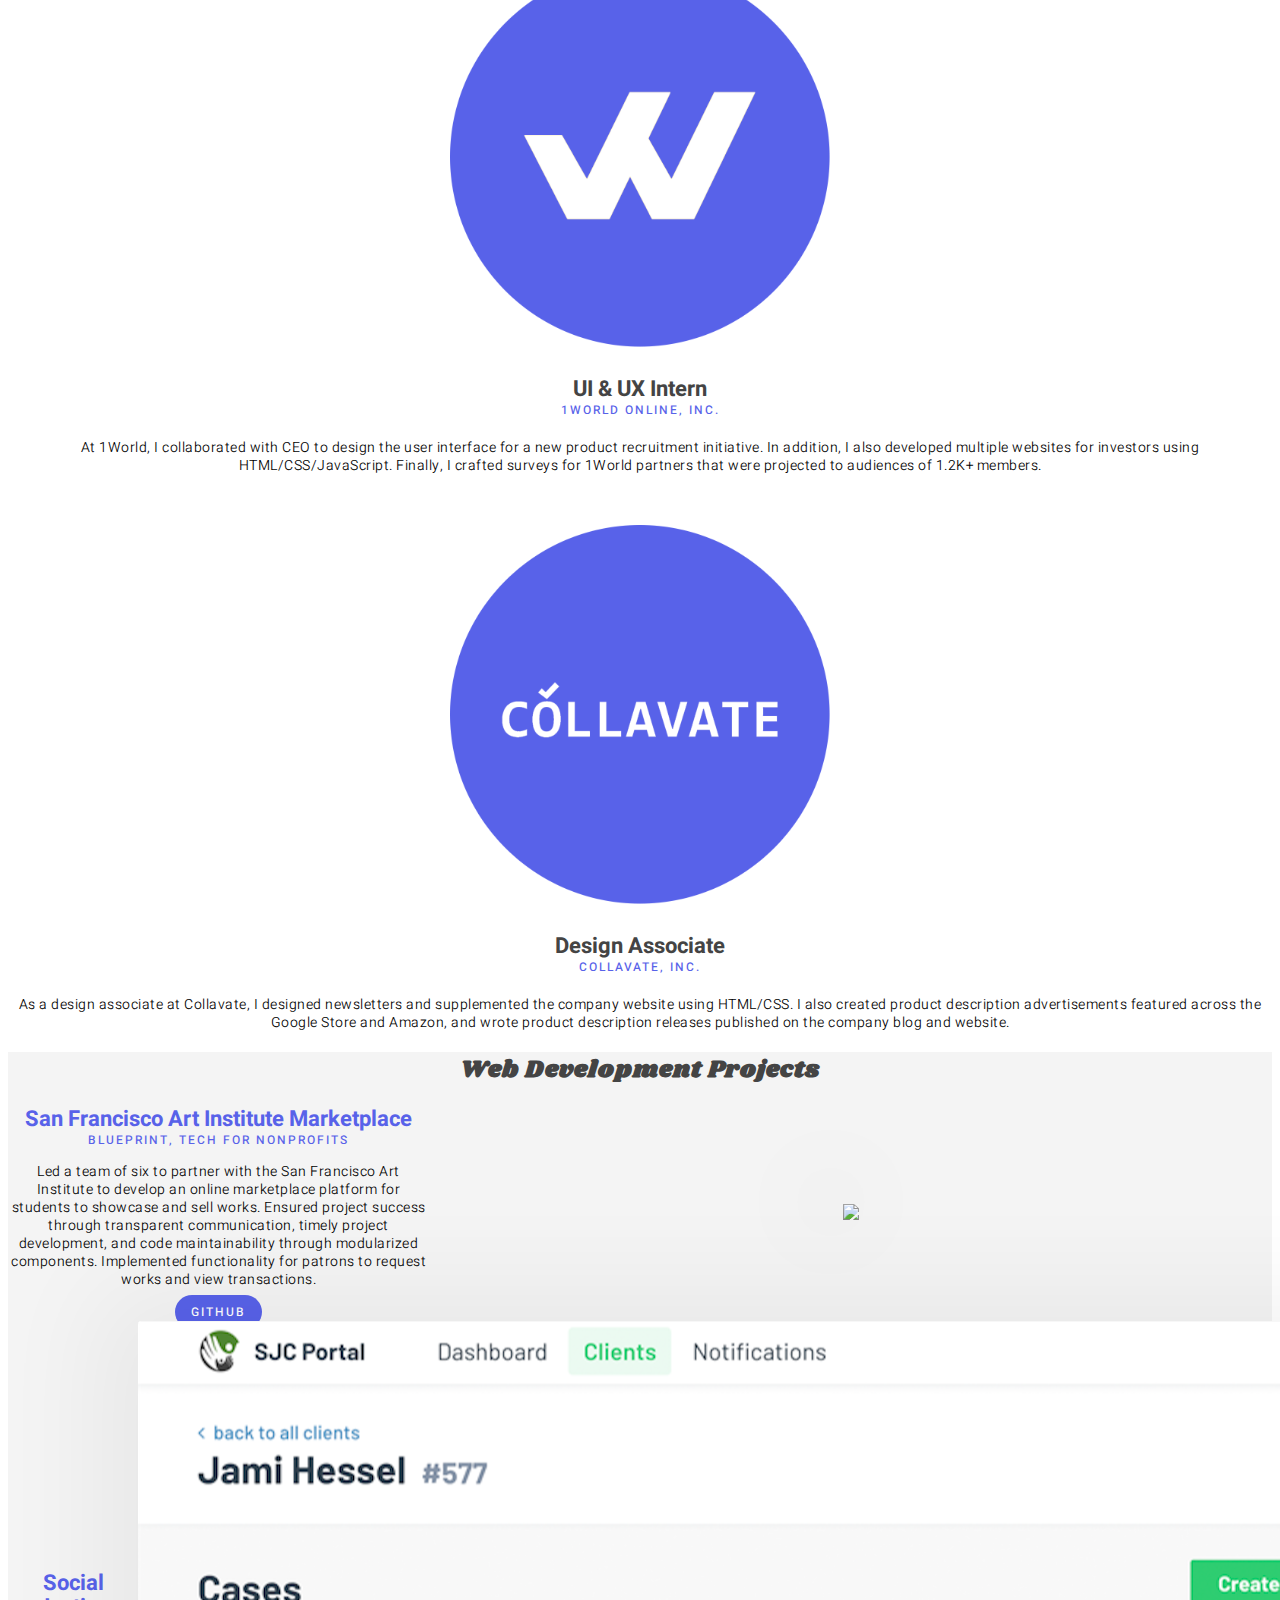
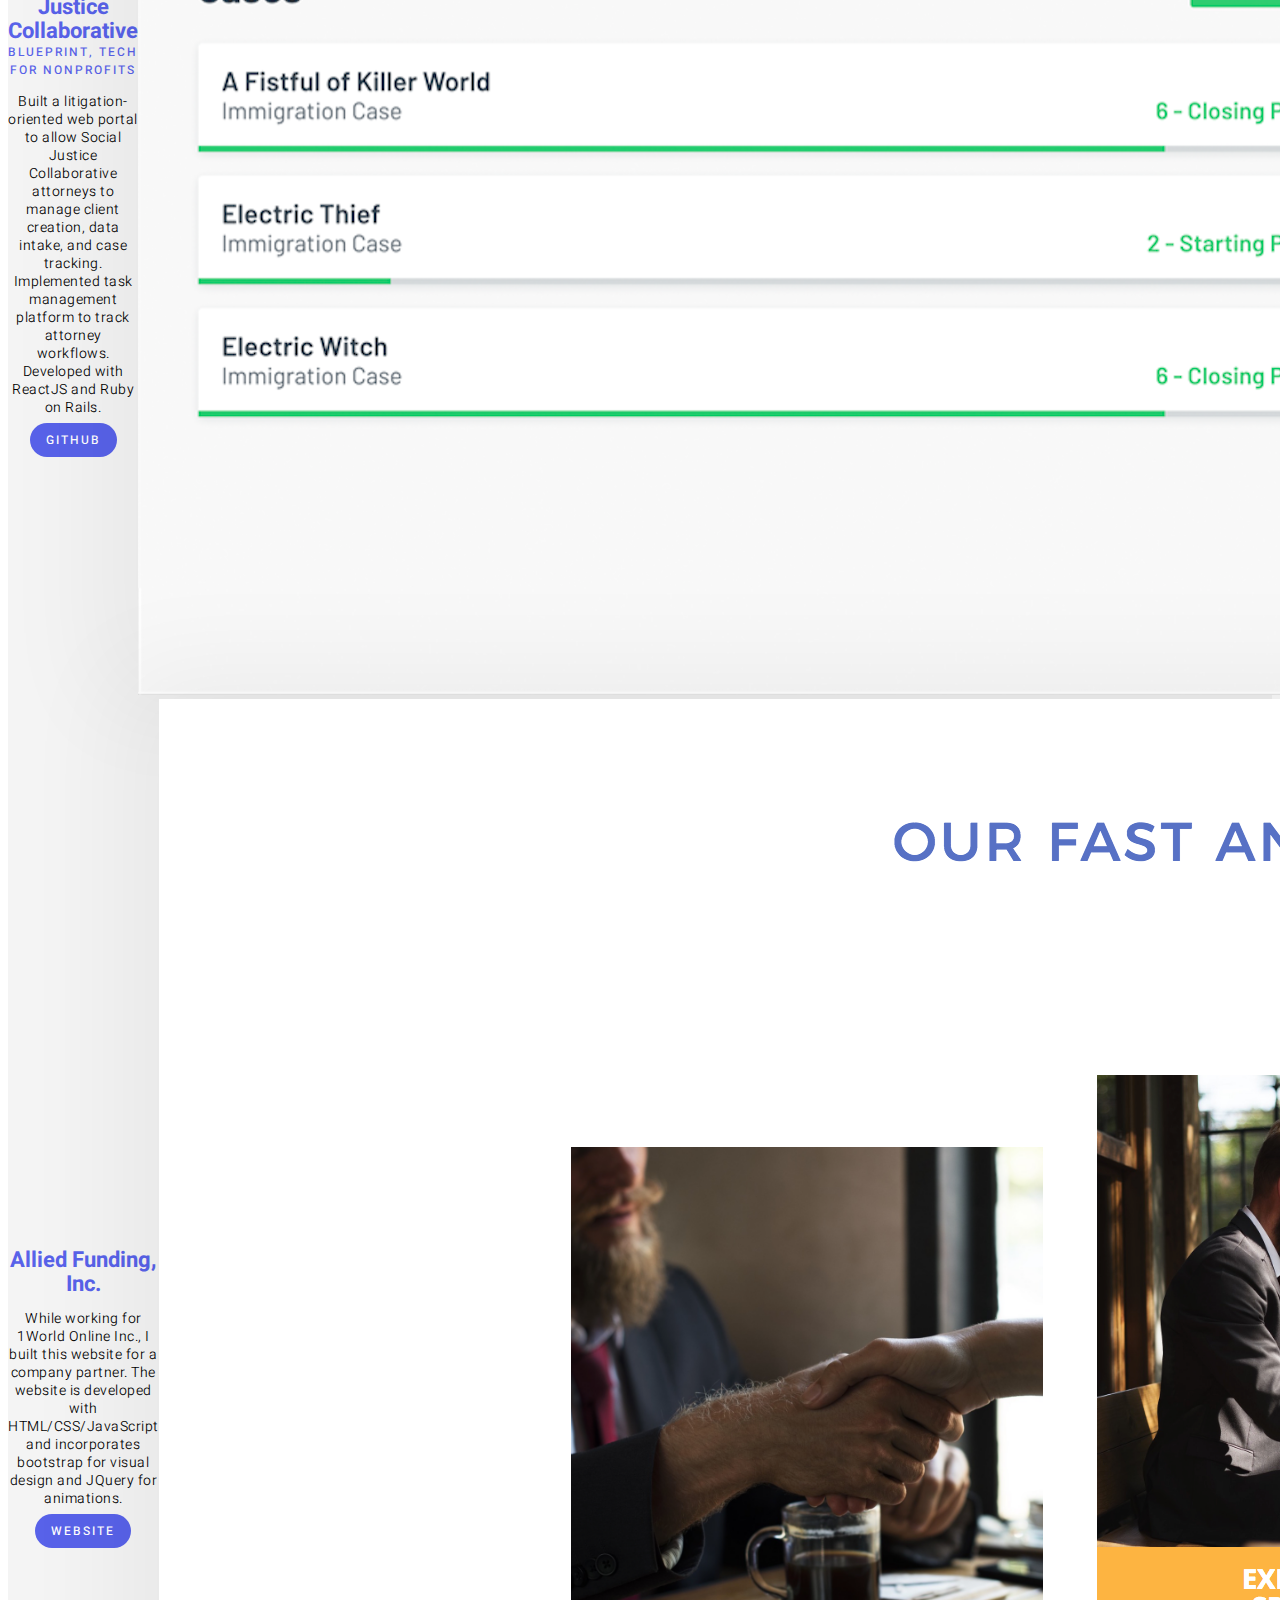
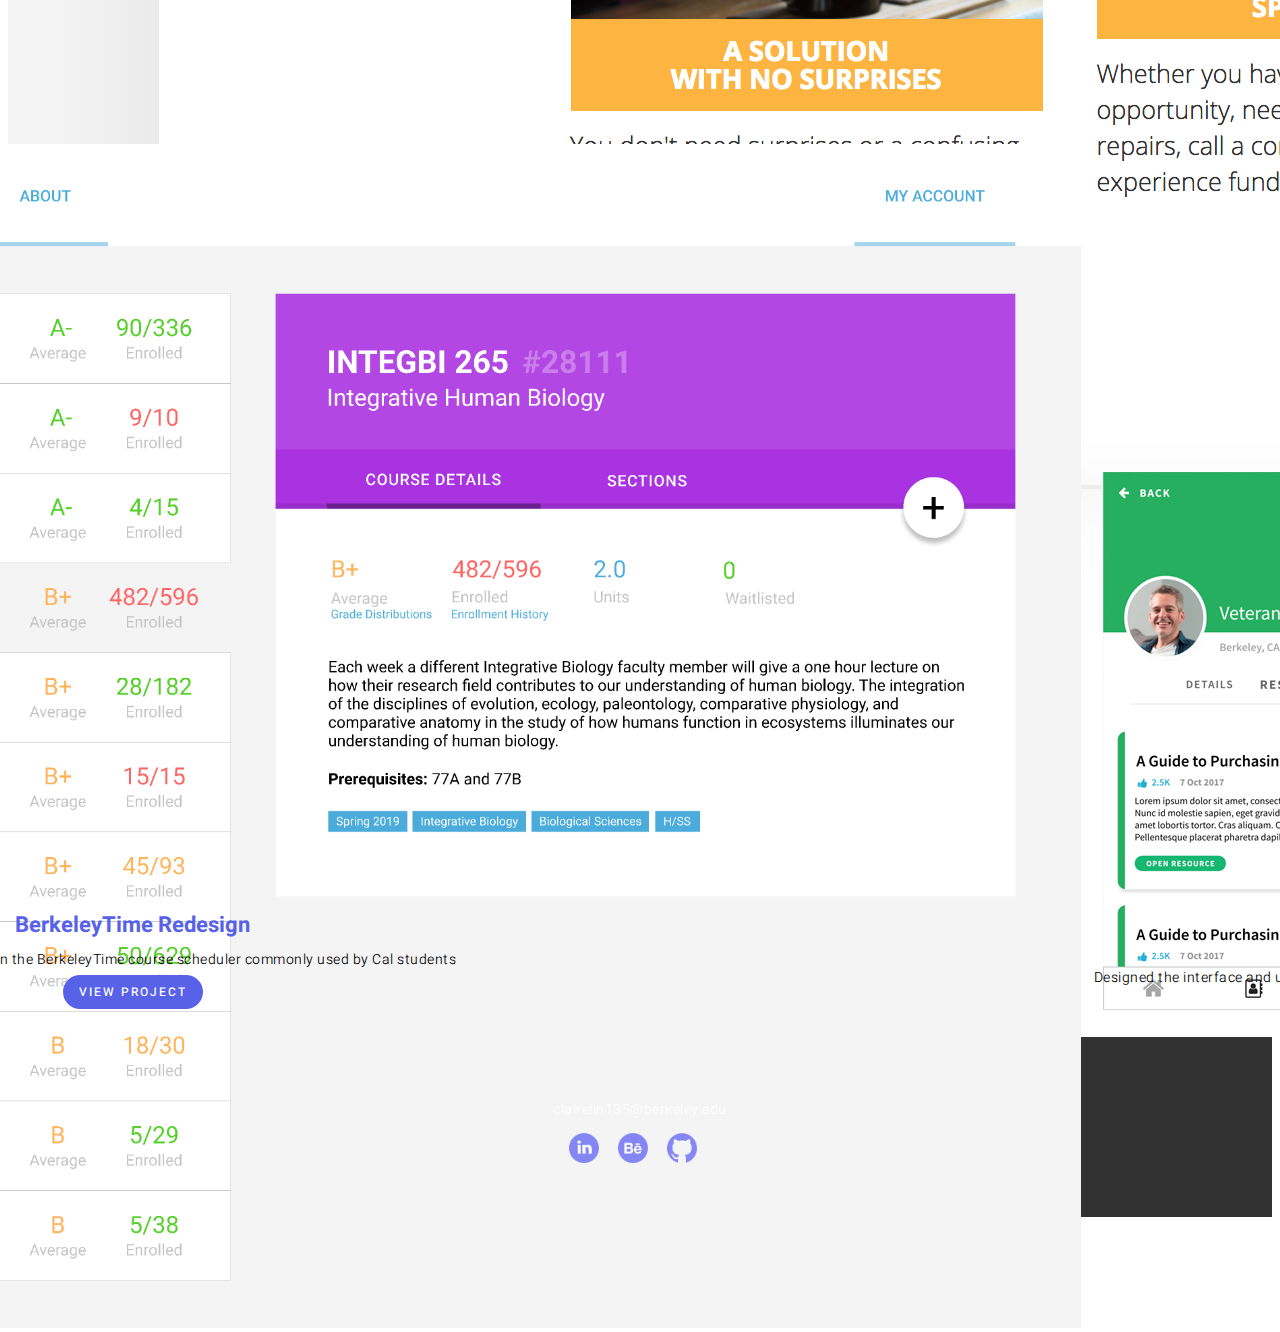
==== commit a02c11f1: "update img src" ====
--- a/src/index.html
+++ b/src/index.html
@@ -75,7 +75,7 @@
 			<div class="snow-background page-container pv5">
 				<div class="center mw6">
 					<div class="h4 w4 center">
-						<img src="images\profile.jpg" class="br-100" id="profile">
+						<img src="images/profile.JPG" class="br-100" id="profile">
 					</div>
 					<h2 class="dark-gray center" style="margin: 30px 0px;">
 						Hi there! I'm Claire.
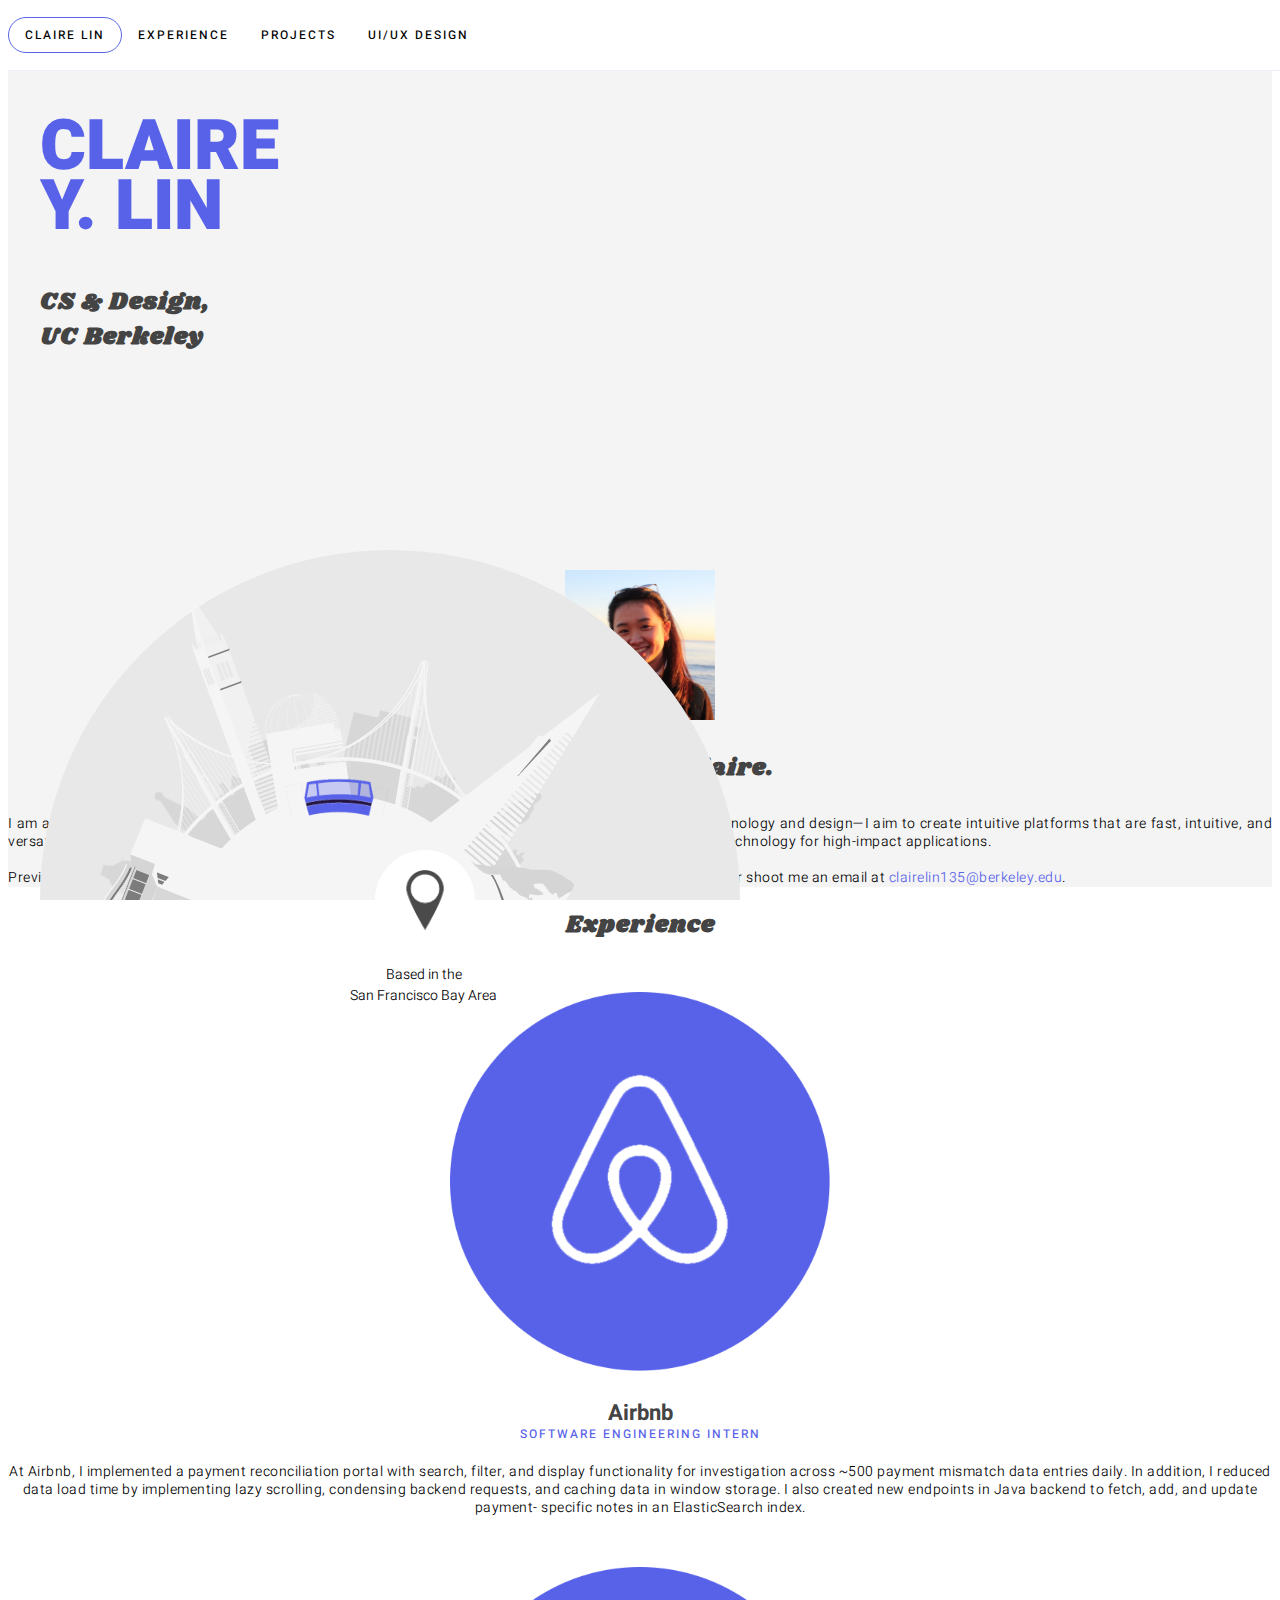
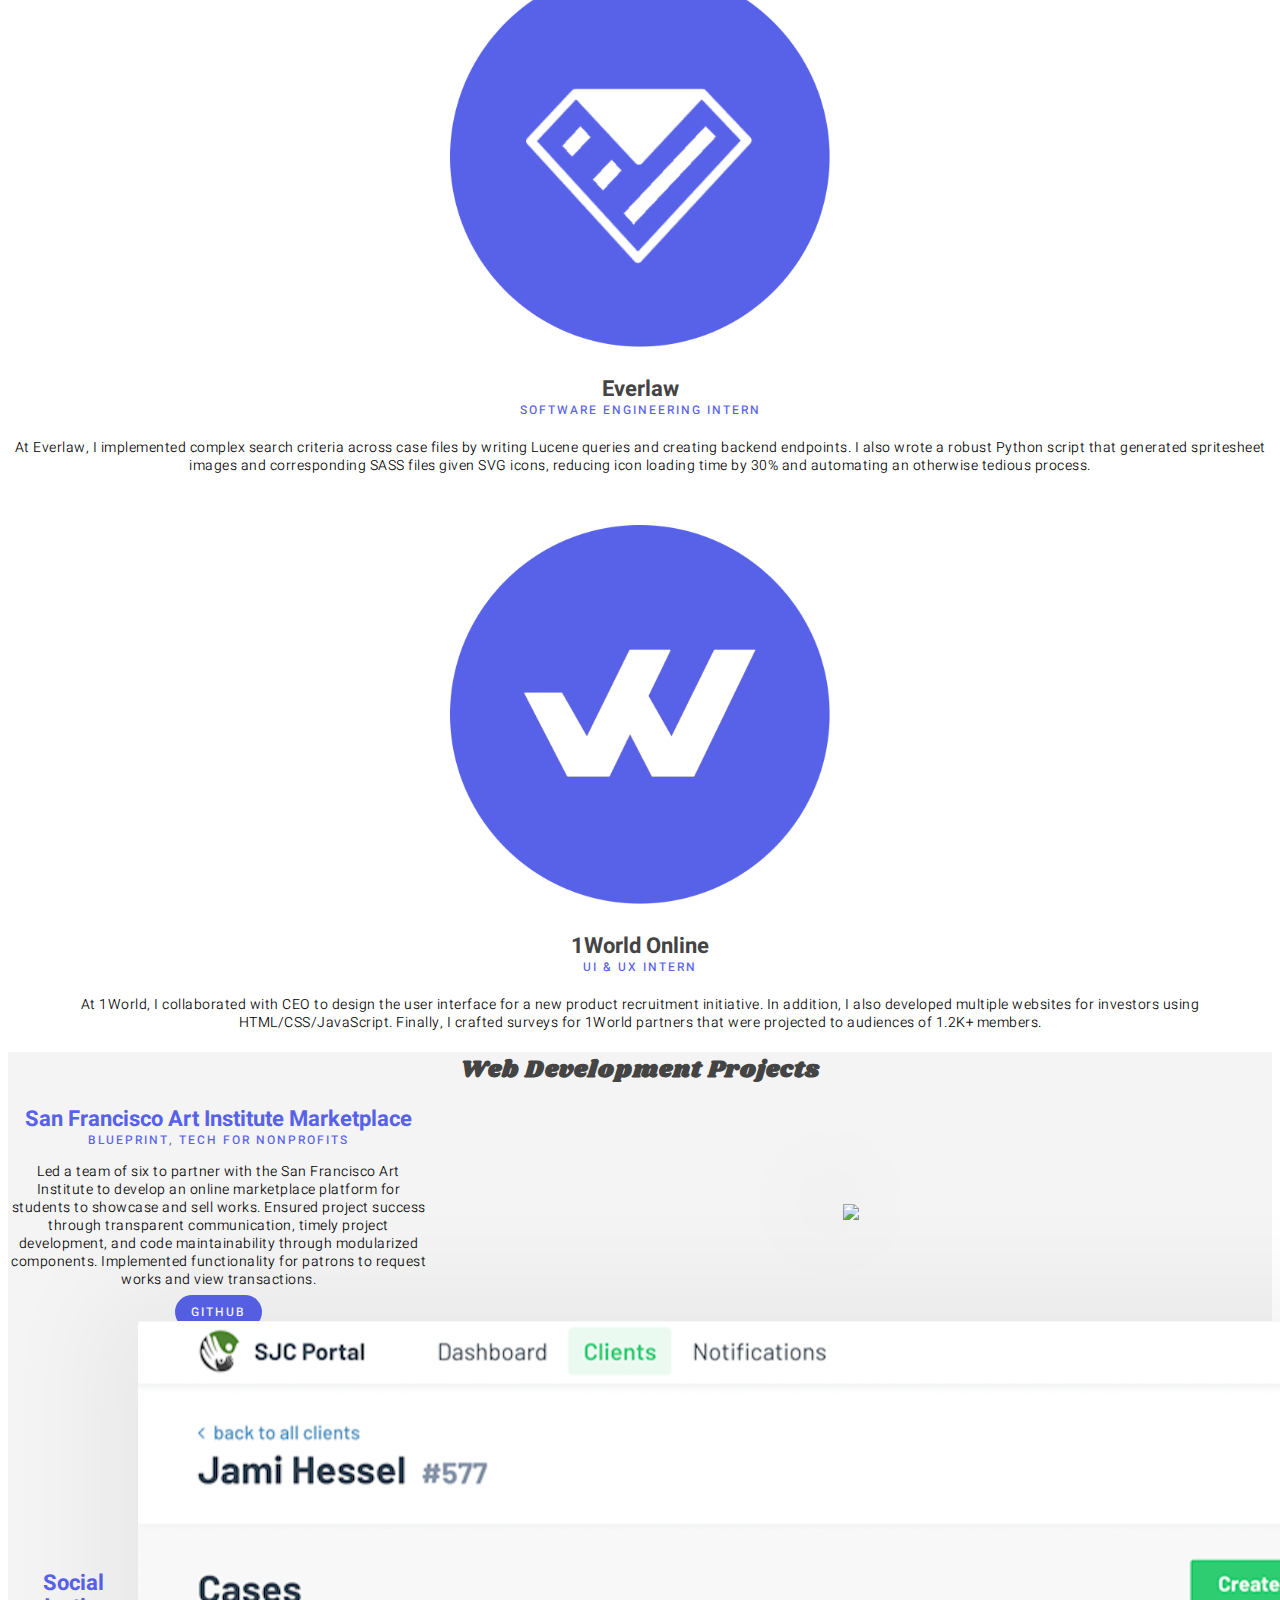
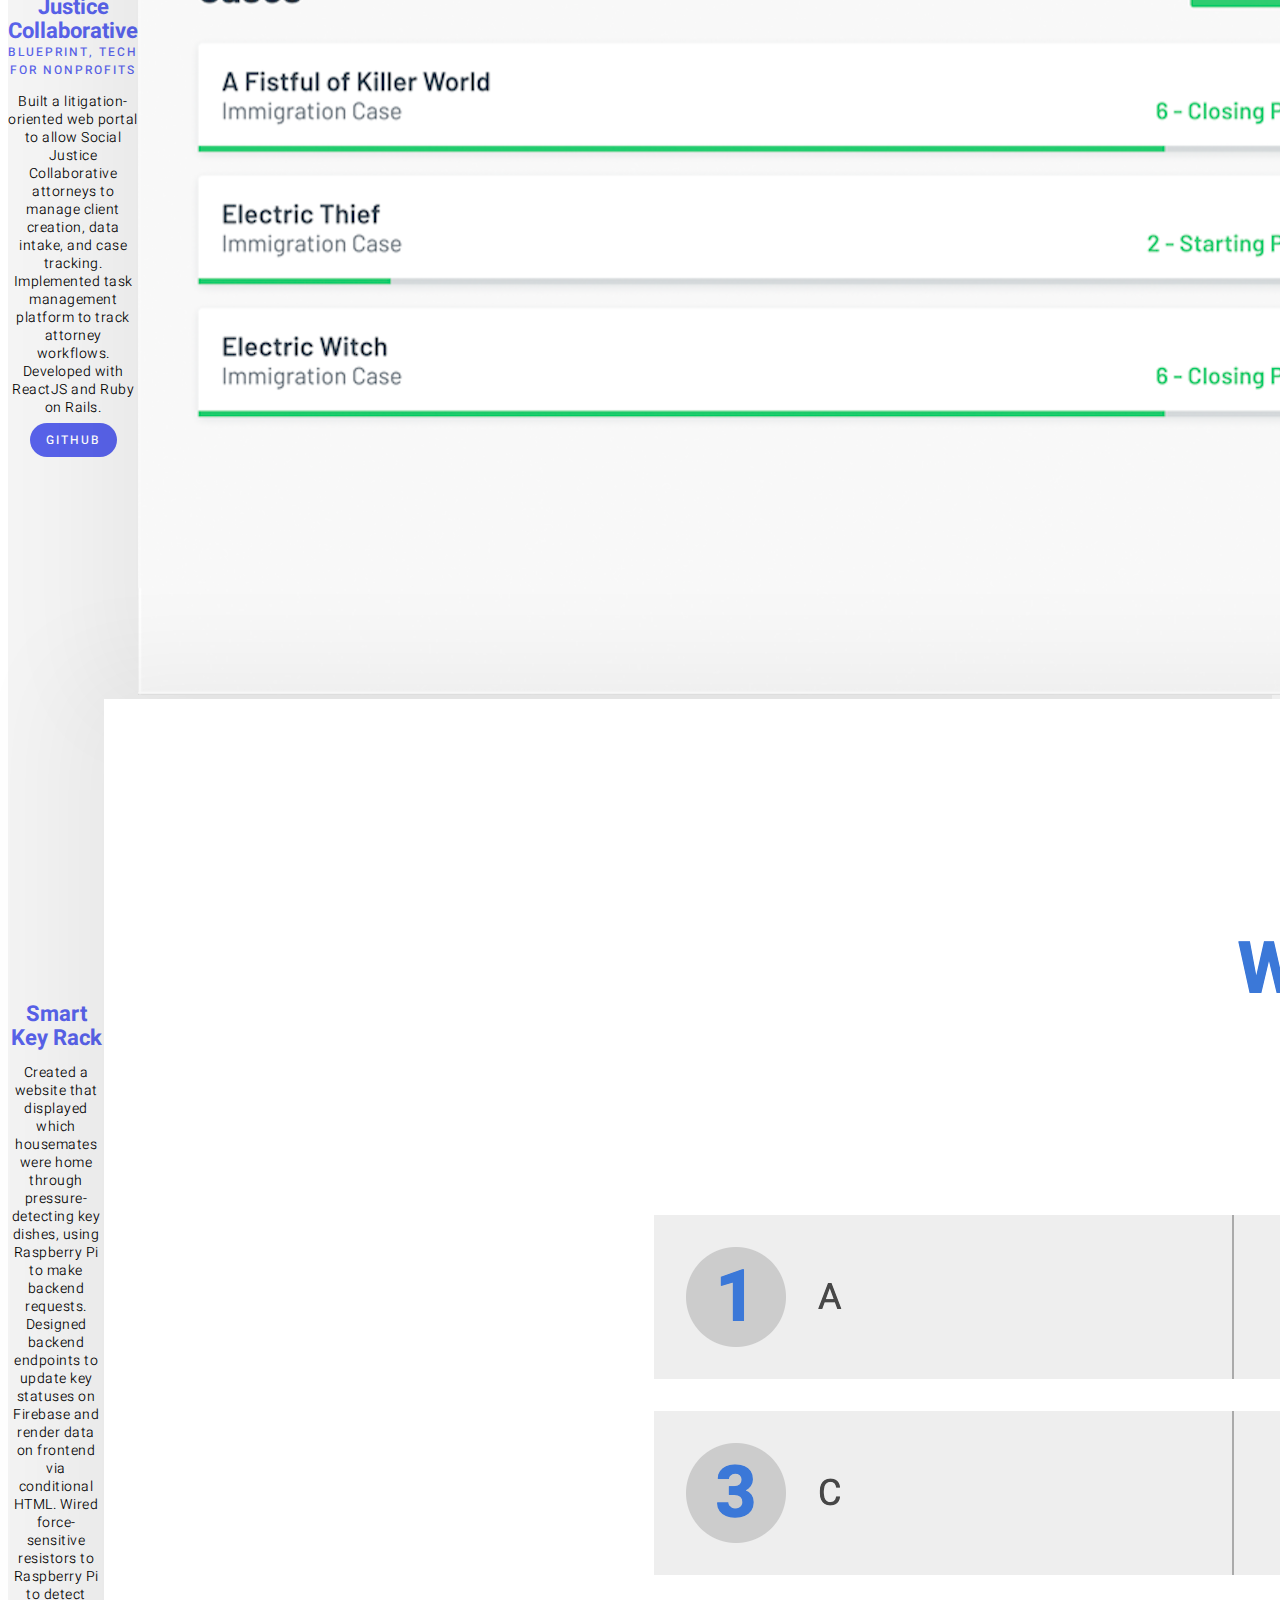
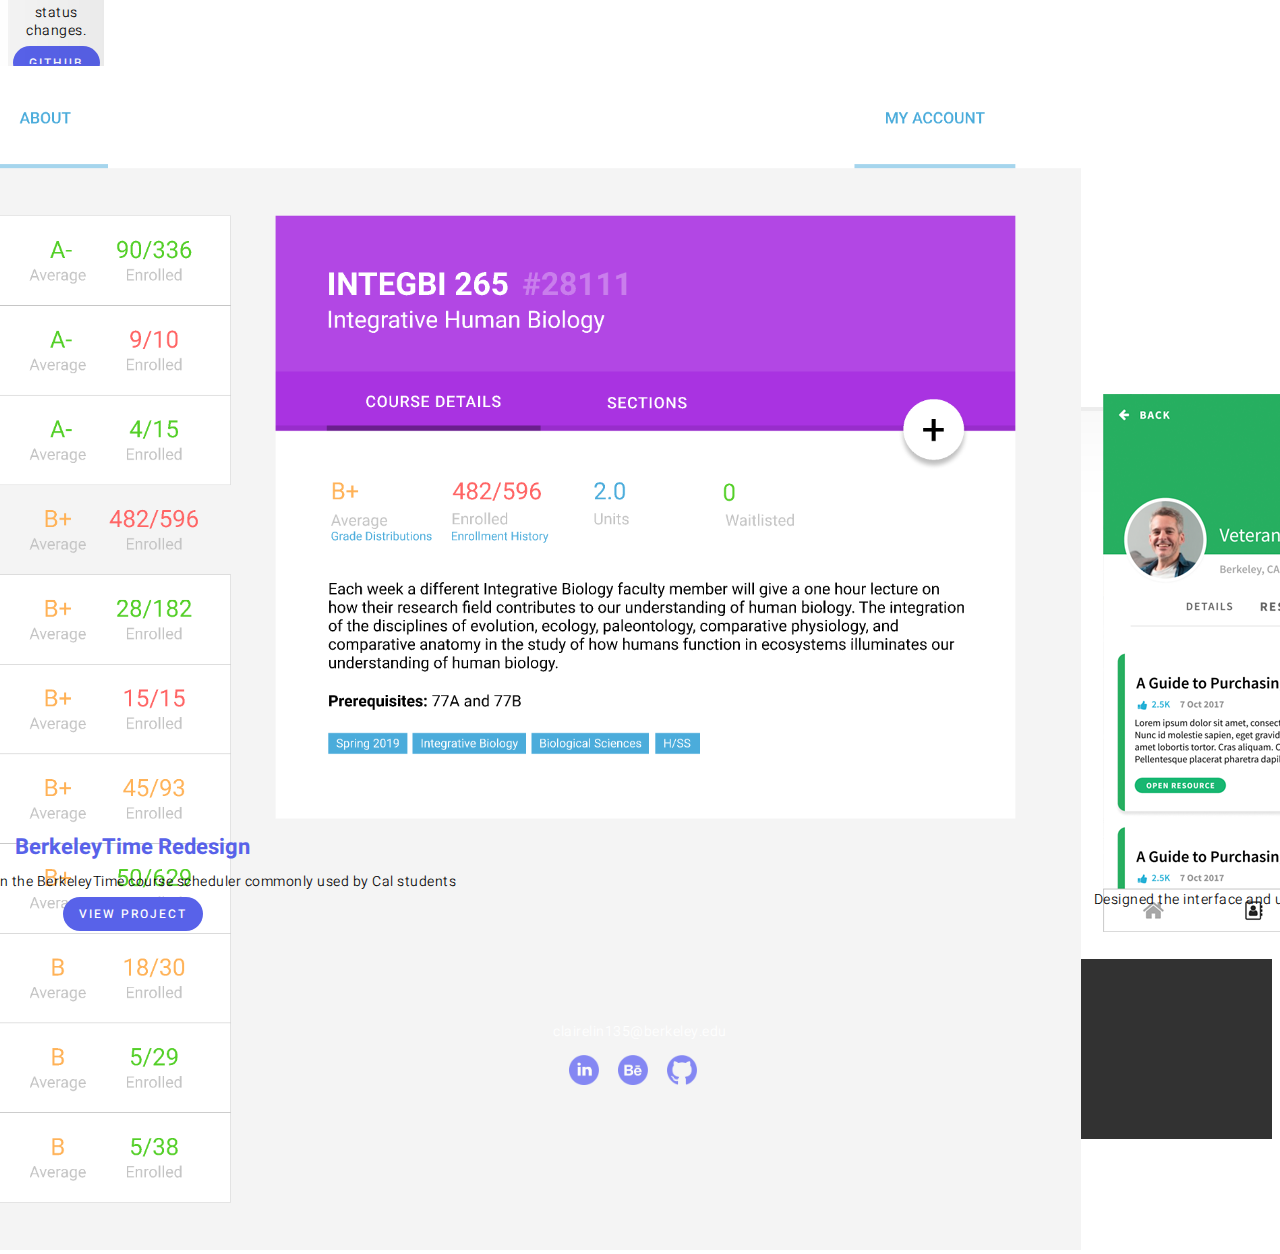
==== commit 9c2e2dcf: "changes fa 19" ====
--- a/src/index.html
+++ b/src/index.html
@@ -1,23 +1,25 @@
 <!DOCTYPE html>
 <html>
+
 <head>
 	<title>Claire Lin</title>
-  <meta charset="utf-8">
+	<meta charset="utf-8">
 	<meta name="viewport" content="width=device-width, initial-scale=1">
 	<script src="https://ajax.googleapis.com/ajax/libs/jquery/3.2.1/jquery.min.js"></script>
 	<link rel="stylesheet" href="https://code.jquery.com/ui/1.12.1/themes/smoothness/jquery-ui.css">
 	<script src="https://code.jquery.com/jquery-1.12.4.js"></script>
-  <script src="https://code.jquery.com/ui/1.12.1/jquery-ui.js"></script>
-	<link rel="stylesheet" href="https://unpkg.com/tachyons@4.10.0/css/tachyons.min.css"/>
+	<script src="https://code.jquery.com/ui/1.12.1/jquery-ui.js"></script>
+	<link rel="stylesheet" href="https://unpkg.com/tachyons@4.10.0/css/tachyons.min.css" />
 	<link rel="stylesheet" href="./styles/style.css" />
-  <link rel="stylesheet" href="./styles/navigation.css" />
-  <link rel="stylesheet" href="./styles/banner.css" />
-  <link rel="stylesheet" href="./styles/layout.css" />
-  <script src="script.js"></script>
+	<link rel="stylesheet" href="./styles/navigation.css" />
+	<link rel="stylesheet" href="./styles/banner.css" />
+	<link rel="stylesheet" href="./styles/layout.css" />
+	<script src="script.js"></script>
 </head>
+
 <body>
-  <div id="navbar">
-    <div class="center mw9">
+	<div id="navbar">
+		<div class="center mw9">
 			<div class="navbar-container">
 				<div class="pa3">
 					<a href="./index.html#claire-lin">
@@ -40,9 +42,9 @@
 					</a>
 				</div>
 			</div>
-    </div>
-	</div>
-  <div data-role="page" id="claire-lin">
+		</div>
+	</div>
+	<div data-role="page" id="claire-lin">
 		<div role="main" class="ui-content">
 			<div id="front-banner" class="navbar-margin snow-background w-100">
 				<div class="relative" id="banner-container">
@@ -50,28 +52,28 @@
 						<div id="front-banner-background">
 						</div>
 						<div class="banner-image-wrapper ml6">
-							<img src="images\skyline-back.png" class="banner-spinner" id="banner-image-background"/>
-							<img src="images\skyline-front.png" id="banner-image"/>
-							<img src="images\tram.png" class="banner-spinner" id="banner-image-front"/>
+							<img src="images\skyline-back.png" class="banner-spinner" id="banner-image-background" />
+							<img src="images\skyline-front.png" id="banner-image" />
+							<img src="images\tram.png" class="banner-spinner" id="banner-image-front" />
 						</div>
 					</div>
 					<div class="banner-marker-wrapper">
-	          <div id="banner-marker-background"></div>
-	          <img src="images\marker.png" id="banner-marker"/>
-	        </div>
+						<div id="banner-marker-background"></div>
+						<img src="images\marker.png" id="banner-marker" />
+					</div>
 					<div id="banner-marker-caption">
-	          <h4 class="center">Based in the<br>San Francisco Bay Area</h4>
-	        </div>
+						<h4 class="center">Based in the<br>San Francisco Bay Area</h4>
+					</div>
 					<div class="absolute banner-caption">
 						<h1 class="inline banner-text blue">CLAIRE<br>Y. LIN</h1>
 					</div>
 					<div class="absolute banner-caption banner-subtext">
-	          <h2 class="dark-gray">CS & Design,<br>UC Berkeley</h2>
-	        </div>
-				</div>
-			</div>
-      <div class="h5 bg-white w-100 relative">
-      </div>
+						<h2 class="dark-gray">CS & Design,<br>UC Berkeley</h2>
+					</div>
+				</div>
+			</div>
+			<div class="h5 bg-white w-100 relative">
+			</div>
 			<div class="snow-background page-container pv5">
 				<div class="center mw6">
 					<div class="h4 w4 center">
@@ -81,15 +83,19 @@
 						Hi there! I'm Claire.
 					</h2>
 					<p class="justify">
-						I am a second-year computer science major at the University of California, Berkeley.
-						I’m passionate about technology and design—I aim to create intuitive platforms that are fast, intuitive, and versatile.
-						Besides creating incredible user experiences, I hope to become a full-stack developer and leverage technology for high-impact applications.
+						I am a third-year computer science major at the University of California, Berkeley.
+						I’m passionate about technology and design—I aim to create intuitive platforms that are fast,
+						intuitive, and versatile.
+						Besides creating incredible user experiences, I hope to become a full-stack developer and
+						leverage technology for high-impact applications.
 						<br><br>
 						Previously, I was a project leader
-						in <span class="blue"><a href="https://www.calblueprint.org/">Blueprint</a></span>, and an intern at
-						<span class="blue"><a href="https://www.everlaw.com/">Everlaw</a></span>. This summer, I will be a software
-						engineering intern at <span class="blue"><a href="https://www.airbnb.com/">Airbnb</a></span>.
-						Take a look at my <span class="blue"><a href="assets/resume.pdf">resume</a></span> or shoot me an email at <span class="blue reverse">ude.yelekreb@531nilerialc</span>.
+						in <span class="blue"><a href="https://www.calblueprint.org/">Blueprint</a></span>, and an
+						intern at
+						<span class="blue"><a href="https://www.airbnb.com/">Airbnb</a></span> and 
+						<span class="blue"><a href="https://www.everlaw.com/">Everlaw</a></span>.
+						Take a look at my <span class="blue"><a href="assets/resume.pdf">resume</a></span> or shoot me
+						an email at <span class="blue reverse">ude.yelekreb@531nilerialc</span>.
 					</p>
 				</div>
 			</div>
@@ -103,27 +109,33 @@
 				</h2>
 				<div class="dt-ns dt--fixed-ns">
 					<div class="dtc-ns pa3">
+						<img src="images\airbnb.png" class="experience-logo">
+						<h5 class="dark-gray center">Airbnb</h5>
+						<h6 class="center blue experience-title mt3">Software Engineering Intern</h6>
+						<p class="tl">At Airbnb, I implemented a payment reconciliation portal with search, filter, and display
+							functionality for investigation across ~500 payment mismatch data entries daily. In addition, I reduced data load time by implementing lazy scrolling, condensing
+							backend requests, and caching data in window storage. I also created new endpoints in Java backend to fetch, add, and update payment-
+							specific notes in an ElasticSearch index.</p>
+					</div>
+					<div class="dtc-ns pa3">
 						<img src="images\everlaw.png" class="experience-logo">
-						<h5 class="dark-gray center">Software Engineering Intern</h5>
-						<h6 class="center blue experience-title mt3">Everlaw, Inc.</h6>
-						<p class="tl">At Everlaw, I implemented complex search criteria across case files by writing Lucene queries and creating backend endpoints.
-						I also wrote a robust Python script that generated spritesheet images and corresponding SASS files given SVG icons, reducing icon loading
-						time by 30% and automating an otherwise tedious process.</p>
+						<h5 class="dark-gray center">Everlaw</h5>
+						<h6 class="center blue experience-title mt3">Software Engineering Intern</h6>
+						<p class="tl">At Everlaw, I implemented complex search criteria across case files by writing
+							Lucene queries and creating backend endpoints.
+							I also wrote a robust Python script that generated spritesheet images and corresponding SASS
+							files given SVG icons, reducing icon loading
+							time by 30% and automating an otherwise tedious process.</p>
 					</div>
 					<div class="dtc-ns pa3">
 						<img src="images\1world.png" class="experience-logo">
-						<h5 class="dark-gray center">UI &amp; UX Intern</h5>
-						<h6 class="center blue experience-title mt3">1World Online, Inc.</h6>
-						<p class="tl">At 1World, I collaborated with CEO to design the user interface for a new product recruitment initiative. In addition, I also developed multiple websites for investors using
-						HTML/CSS/JavaScript. Finally, I crafted surveys for 1World partners that were projected to audiences of 1.2K+ members.
-						</p>
-					</div>
-					<div class="dtc-ns pa3">
-						<img src="images\collavate.png" class="experience-logo">
-						<h5 class="dark-gray center">Design Associate</h5>
-						<h6 class="center blue experience-title mt3">Collavate, Inc.</h6>
-						<p class="tl">As a design associate at Collavate, I designed newsletters and supplemented the company website using HTML/CSS. I also created product description advertisements featured across the Google Store and Amazon,
-						and wrote product description releases published on the company blog and website.</p>
+						<h5 class="dark-gray center">1World Online</h5>
+						<h6 class="center blue experience-title mt3">UI &amp; UX Intern</h6>
+						<p class="tl">At 1World, I collaborated with CEO to design the user interface for a new product
+							recruitment initiative. In addition, I also developed multiple websites for investors using
+							HTML/CSS/JavaScript. Finally, I crafted surveys for 1World partners that were projected to
+							audiences of 1.2K+ members.
+						</p>
 					</div>
 				</div>
 			</div>
@@ -137,11 +149,15 @@
 				</h2>
 				<div class="bg-white mv4 relative projects-panel pa4">
 					<div class="project-panel-text">
-						<h5 class="tl"><span class="blue"><a href="https://github.com/calblueprint/SFAI">San Francisco Art Institute Marketplace</a></span></h5>
-						<h6 class="tl blue mt1"><a href="https://calblueprint.org">Blueprint, Tech for Nonprofits</a></h6>
+						<h5 class="tl"><span class="blue"><a href="https://github.com/calblueprint/SFAI">San Francisco
+									Art Institute Marketplace</a></span></h5>
+						<h6 class="tl blue mt1"><a href="https://calblueprint.org">Blueprint, Tech for Nonprofits</a>
+						</h6>
 						<p class="tl mv4">
-							Led a team of six to partner with the San Francisco Art Institute to develop an online marketplace platform for students to showcase and sell works.
-							Ensured project success through transparent communication, timely project development, and code maintainability through modularized components.
+							Led a team of six to partner with the San Francisco Art Institute to develop an online
+							marketplace platform for students to showcase and sell works.
+							Ensured project success through transparent communication, timely project development, and
+							code maintainability through modularized components.
 							Implemented functionality for patrons to request works and view transactions.
 						</p>
 						<div class="mt2 tl">
@@ -154,8 +170,10 @@
 				</div>
 				<div class="bg-white mv4 relative projects-panel pa4">
 					<div class="project-panel-text">
-						<h5 class="tl"><span class="blue"><a href="https://github.com/calblueprint/sjc">Social Justice Collaborative</a></span></h5>
-						<h6 class="tl blue mt1"><a href="https://calblueprint.org">Blueprint, Tech for Nonprofits</a></h6>
+						<h5 class="tl"><span class="blue"><a href="https://github.com/calblueprint/sjc">Social Justice
+									Collaborative</a></span></h5>
+						<h6 class="tl blue mt1"><a href="https://calblueprint.org">Blueprint, Tech for Nonprofits</a>
+						</h6>
 						<p class="tl mv4">
 							Built a litigation-oriented web portal to allow Social Justice Collaborative
 							attorneys to manage client creation, data intake, and case tracking. Implemented
@@ -172,17 +190,26 @@
 				</div>
 				<div class="bg-white mv4 relative projects-panel pa4">
 					<div class="project-panel-text">
-						<h5 class="tl"><span class="blue"><a href="assets\Allied-Funding\index.html">Allied Funding, Inc.</a></span></h5>
+						<h5 class="tl"><span class="blue"><a href="https://chiclassep.firebaseapp.com/">Smart Key Rack</a></span></h5>
 						<p class="tl mv4">
-							While working for 1World Online Inc., I built this website for a company partner. The website is developed with HTML/CSS/JavaScript and
-							incorporates bootstrap for visual design and JQuery for animations.
+							Created a website that displayed which housemates were home through pressure-detecting
+							key dishes, using Raspberry Pi to make backend requests. Designed backend endpoints to 
+							update key statuses on Firebase and render data on frontend via conditional HTML. Wired force-sensitive 
+							resistors to Raspberry Pi to detect status changes.
 						</p>
 						<div class="mt2 tl">
-							<h6><a href="assets\Allied-Funding\index.html"><span class="button white">Website</span></a></h6>
+							<h6>
+								<span><a href="https://github.com/clairelin135/smartkeyrack"><span class="button white">GITHUB</span></a>
+								</span>
+								<span><a href="http://smartkeyrack.herokuapp.com/"><span class="button white">WEBSITE</span></a>
+								</span>
+								<span><a href="https://chiclassep.firebaseapp.com/"><span class="button white">ABOUT</span></a>
+								</span>
+							</h6>
 						</div>
 					</div>
 					<div class="projects-image-wrapper pl3">
-						<a href="assets\Allied-Funding\index.html"><img src="images\allied-funding.png" class="projects-image"></a>
+						<a href="https://chiclassep.firebaseapp.com/"><img src="images\allied-funding.png" class="projects-image"></a>
 					</div>
 				</div>
 			</div>
@@ -194,12 +221,15 @@
 				<h2 class="center dark-gray">UI/UX Design Projects</h2>
 				<div class="mv3 w-100 design-wrapper">
 					<div class="w-50 pa4">
-						<div class="w-100 design-image mb3"><a href=".\berkeleytime.html"><img src="images/berkeleytime/hi-fi/catalog1.png" class="contain"></img></a></div>
+						<div class="w-100 design-image mb3"><a href=".\berkeleytime.html"><img
+									src="images/berkeleytime/hi-fi/catalog1.png" class="contain"></img></a></div>
 						<h5><span class="blue"><a href=".\berkeleytime.html">BerkeleyTime Redesign</a></span></h5>
 						<p>
-							A personal project to redesign the BerkeleyTime course scheduler commonly used by Cal students
-						</p>
-						<h6 class="mt4"><a href=".\berkeleytime.html"><span class="button white">View Project</span></a></h6>
+							A personal project to redesign the BerkeleyTime course scheduler commonly used by Cal
+							students
+						</p>
+						<h6 class="mt4"><a href=".\berkeleytime.html"><span class="button white">View Project</span></a>
+						</h6>
 					</div>
 					<div class="w-50 pa4">
 						<div class="w-100 design-image mb3">
@@ -208,11 +238,15 @@
 						<h5><span class="blue">Veterans 360</span></h5>
 						<h6 class="blue mt1"><a href="https://calblueprint.org">Blueprint, Tech for Nonprofits</a></h6>
 						<p>
-							Designed the interface and user flow for a mobile application created in partnership with non-profit Veterans 360. Constructed location-based mobile application to connect veterans to resources, events, and jobs.
+							Designed the interface and user flow for a mobile application created in partnership with
+							non-profit Veterans 360. Constructed location-based mobile application to connect veterans
+							to resources, events, and jobs.
 						</p>
 						<div class="centered-row mt4">
-							<h6 class="mr2"><a href="https://www.figma.com/file/q8lKUojAWMzbMVb9CqJWQA/Veterans-360-Copy"><span class="button white">Figma</span></a></h6>
-							<h6><a href="https://calblueprint.org/projects/veterans-360"><span class="button white">Project</span></a></h6>
+							<h6 class="mr2"><a href="https://www.figma.com/file/q8lKUojAWMzbMVb9CqJWQA/Veterans-360-Copy"><span
+										class="button white">Figma</span></a></h6>
+							<h6><a href="https://calblueprint.org/projects/veterans-360"><span class="button white">Project</span></a>
+							</h6>
 						</div>
 					</div>
 				</div>
@@ -220,18 +254,20 @@
 		</div>
 	</div>
 	<div id="footer">
-    <div class="mw8 center pa3">
+		<div class="mw8 center pa3">
 			<div class="fl w-50 tl">
 				<p class="white"><span class="reverse">ude.yelekreb@531nilerialc</span></p>
 			</div>
 			<div class="fl w-50 tl">
 				<span>
-					<a href="https://www.linkedin.com/in/clairelin135/"><img src="images\links\linkedIn.png" class="link-image"></a>
+					<a href="https://www.linkedin.com/in/clairelin135/"><img src="images\links\linkedIn.png"
+							class="link-image"></a>
 					<a href="https://www.behance.net/clairelin135"><img src="images\links\behance.png" class="link-image"></a>
 					<a href="https://github.com/clairelin135"><img src="images\links\github.png" class="link-image"></a>
 				</span>
 			</div>
-    </div>
+		</div>
 	</div>
 </body>
-</html>
+
+</html>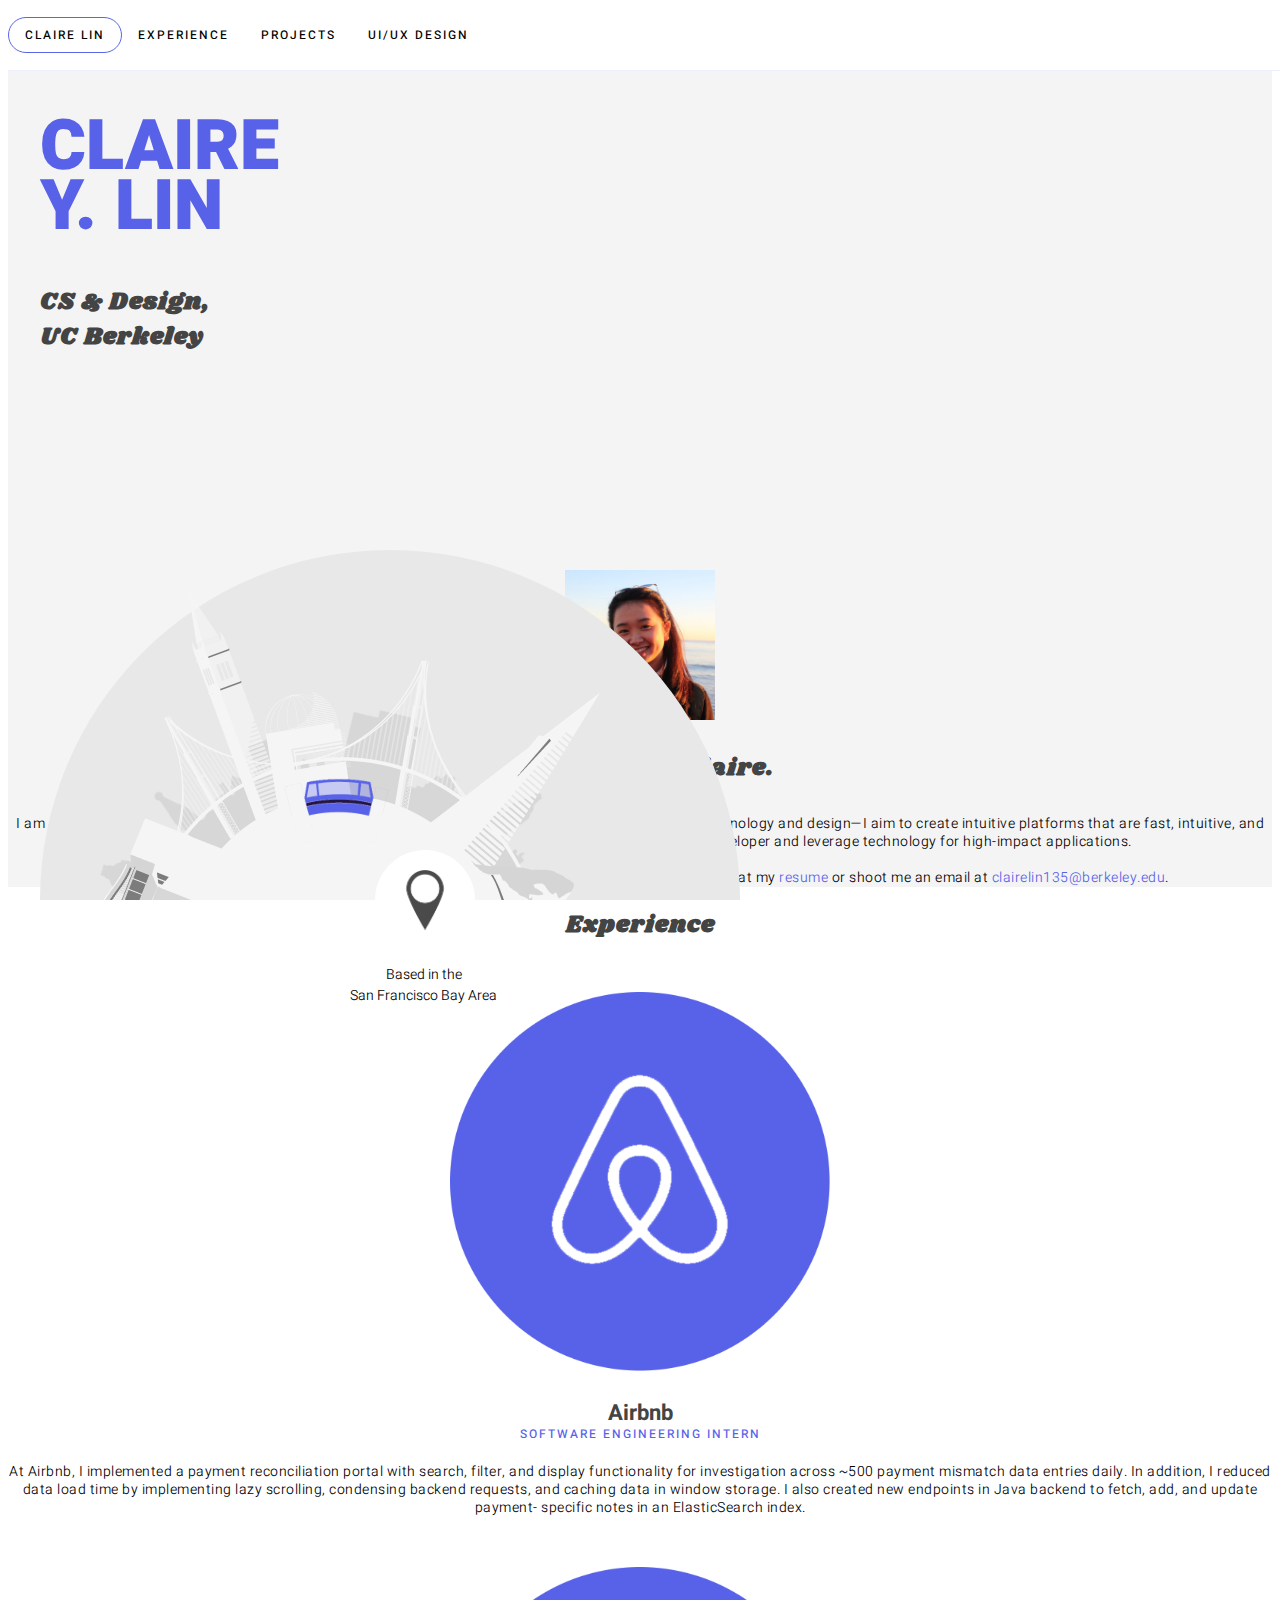
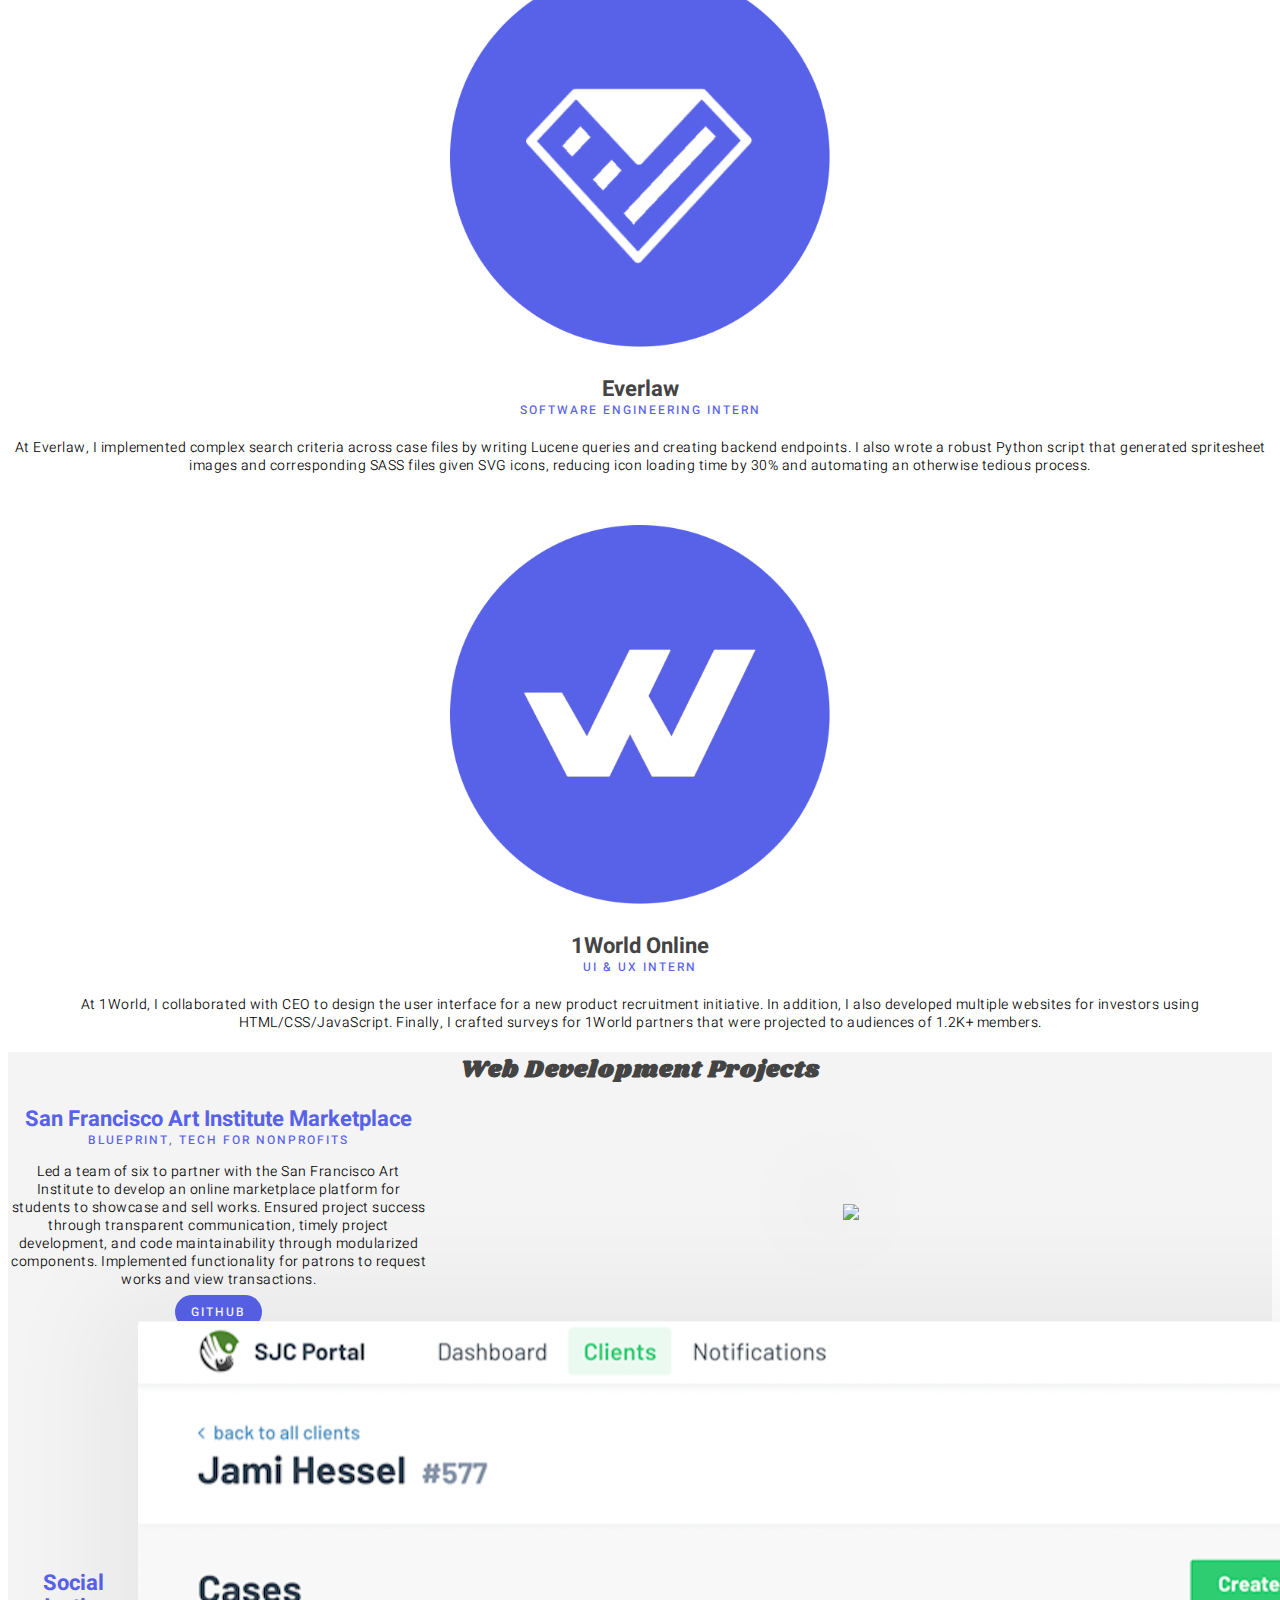
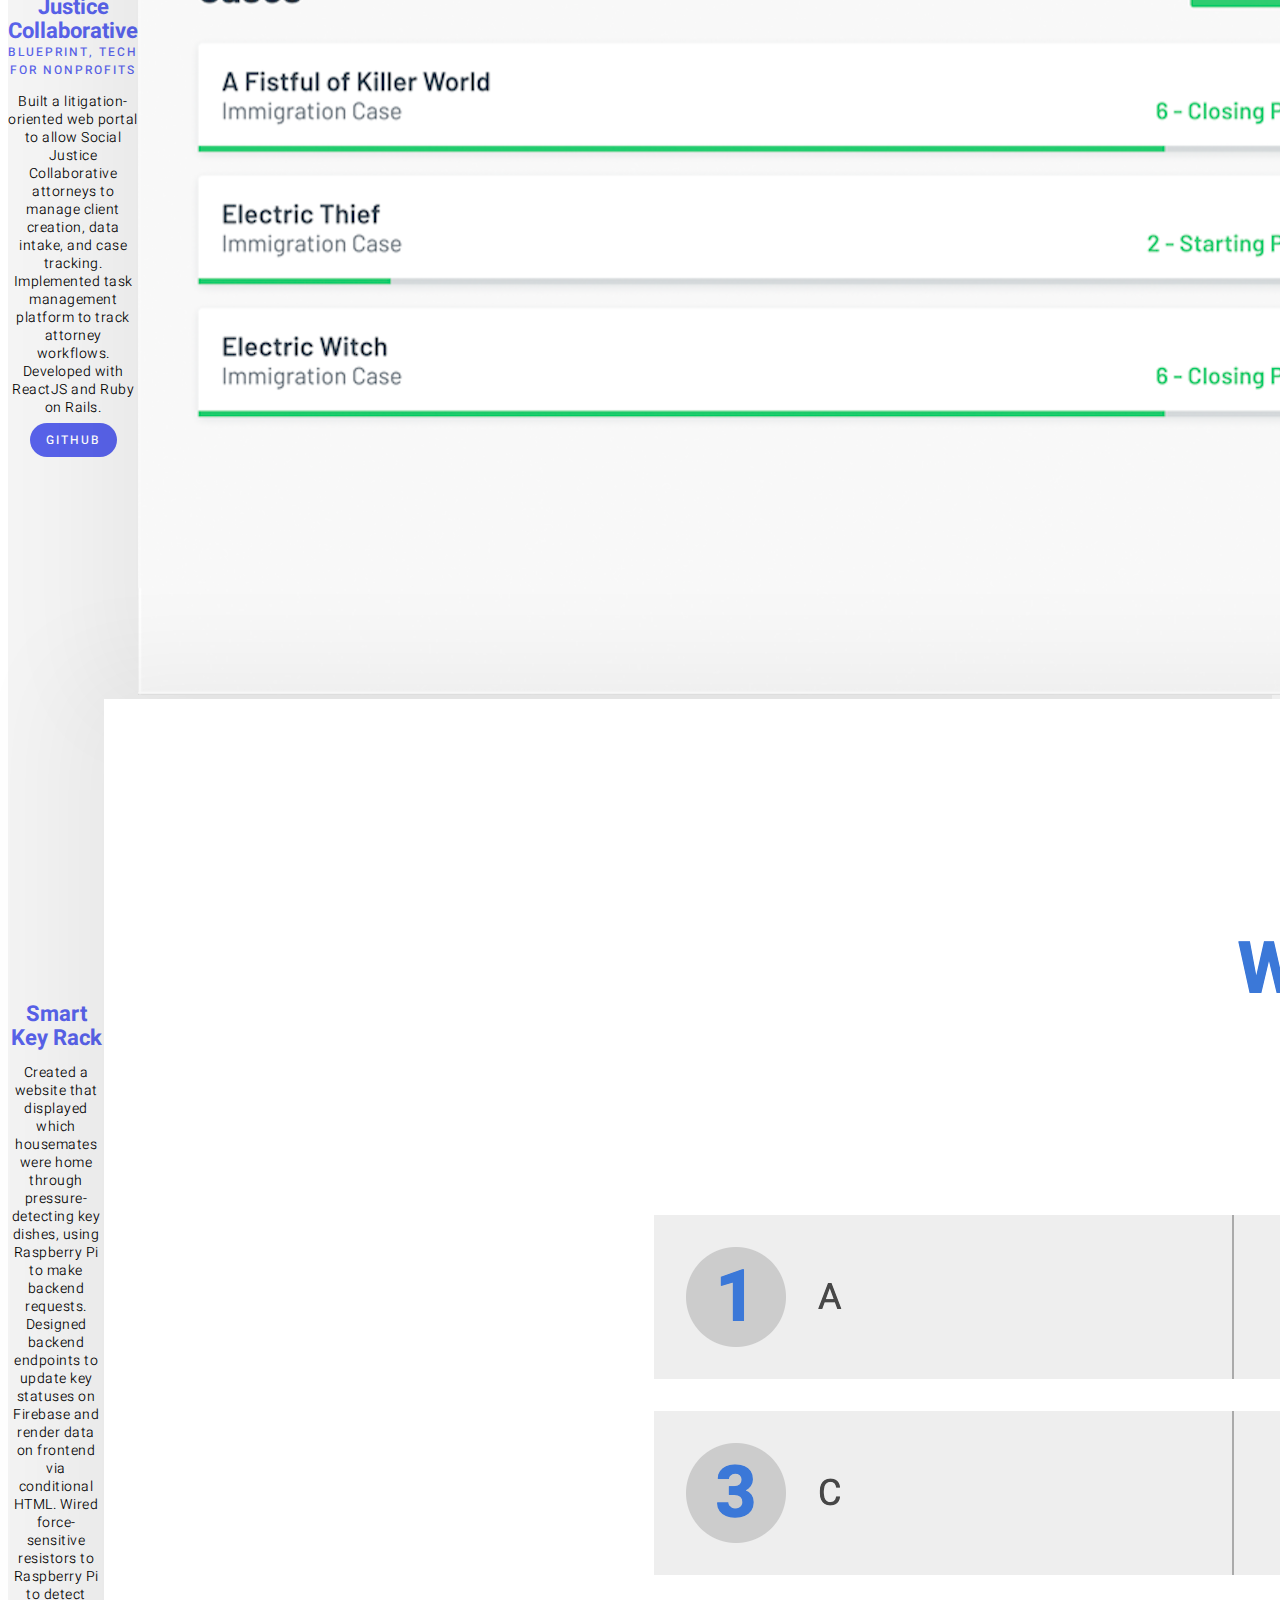
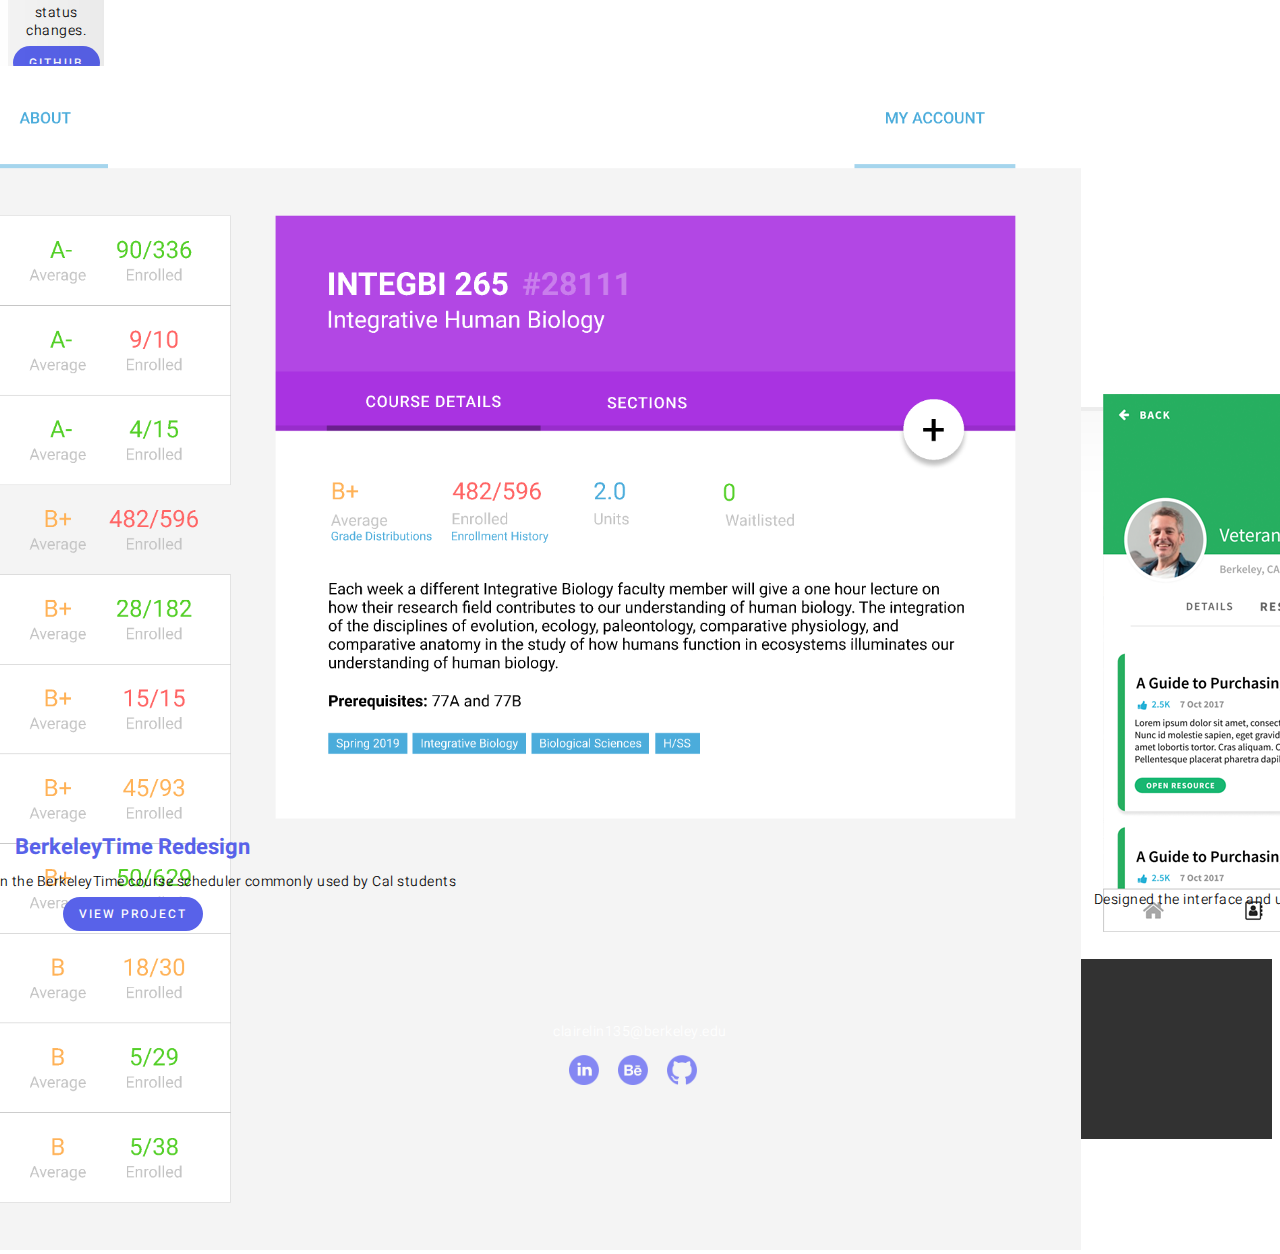
==== commit 51a2f7e7: "tl" ====
--- a/src/index.html
+++ b/src/index.html
@@ -82,7 +82,7 @@
 					<h2 class="dark-gray center" style="margin: 30px 0px;">
 						Hi there! I'm Claire.
 					</h2>
-					<p class="justify">
+					<p class="tl">
 						I am a third-year computer science major at the University of California, Berkeley.
 						I’m passionate about technology and design—I aim to create intuitive platforms that are fast,
 						intuitive, and versatile.
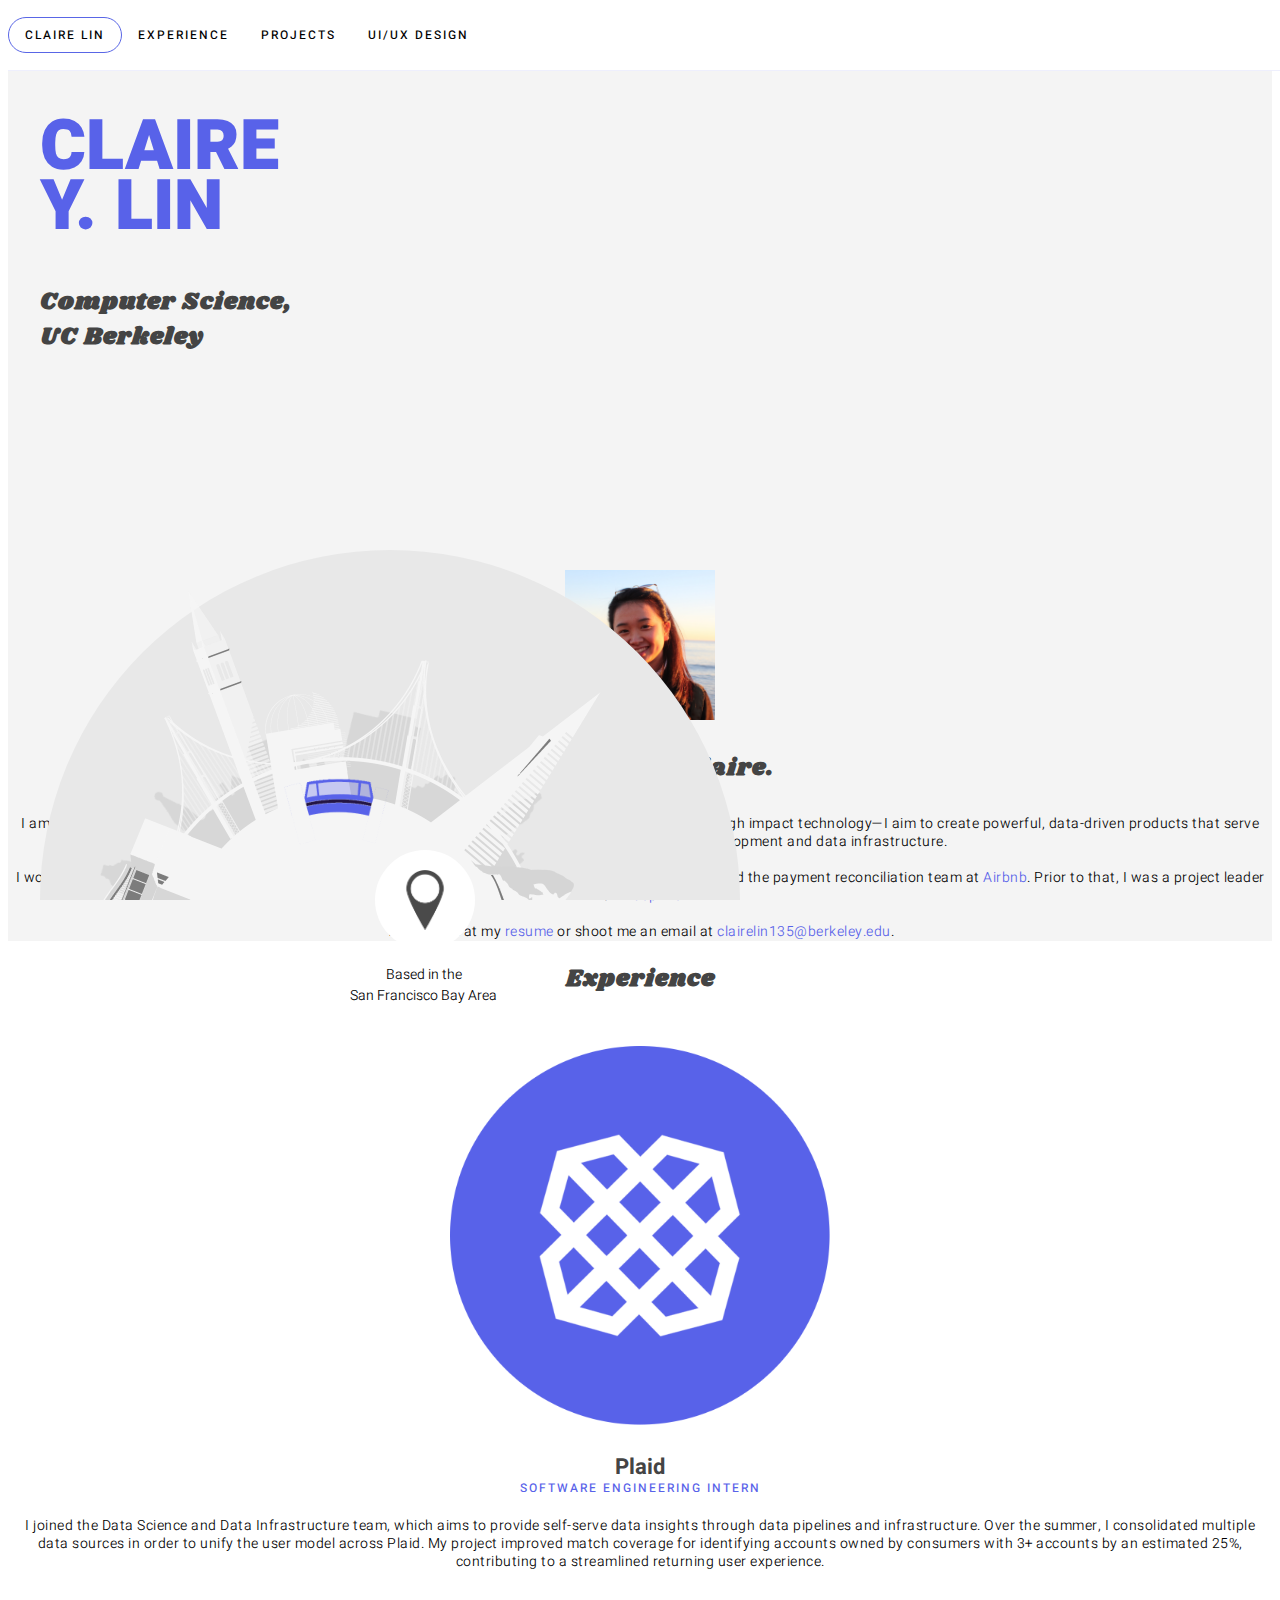
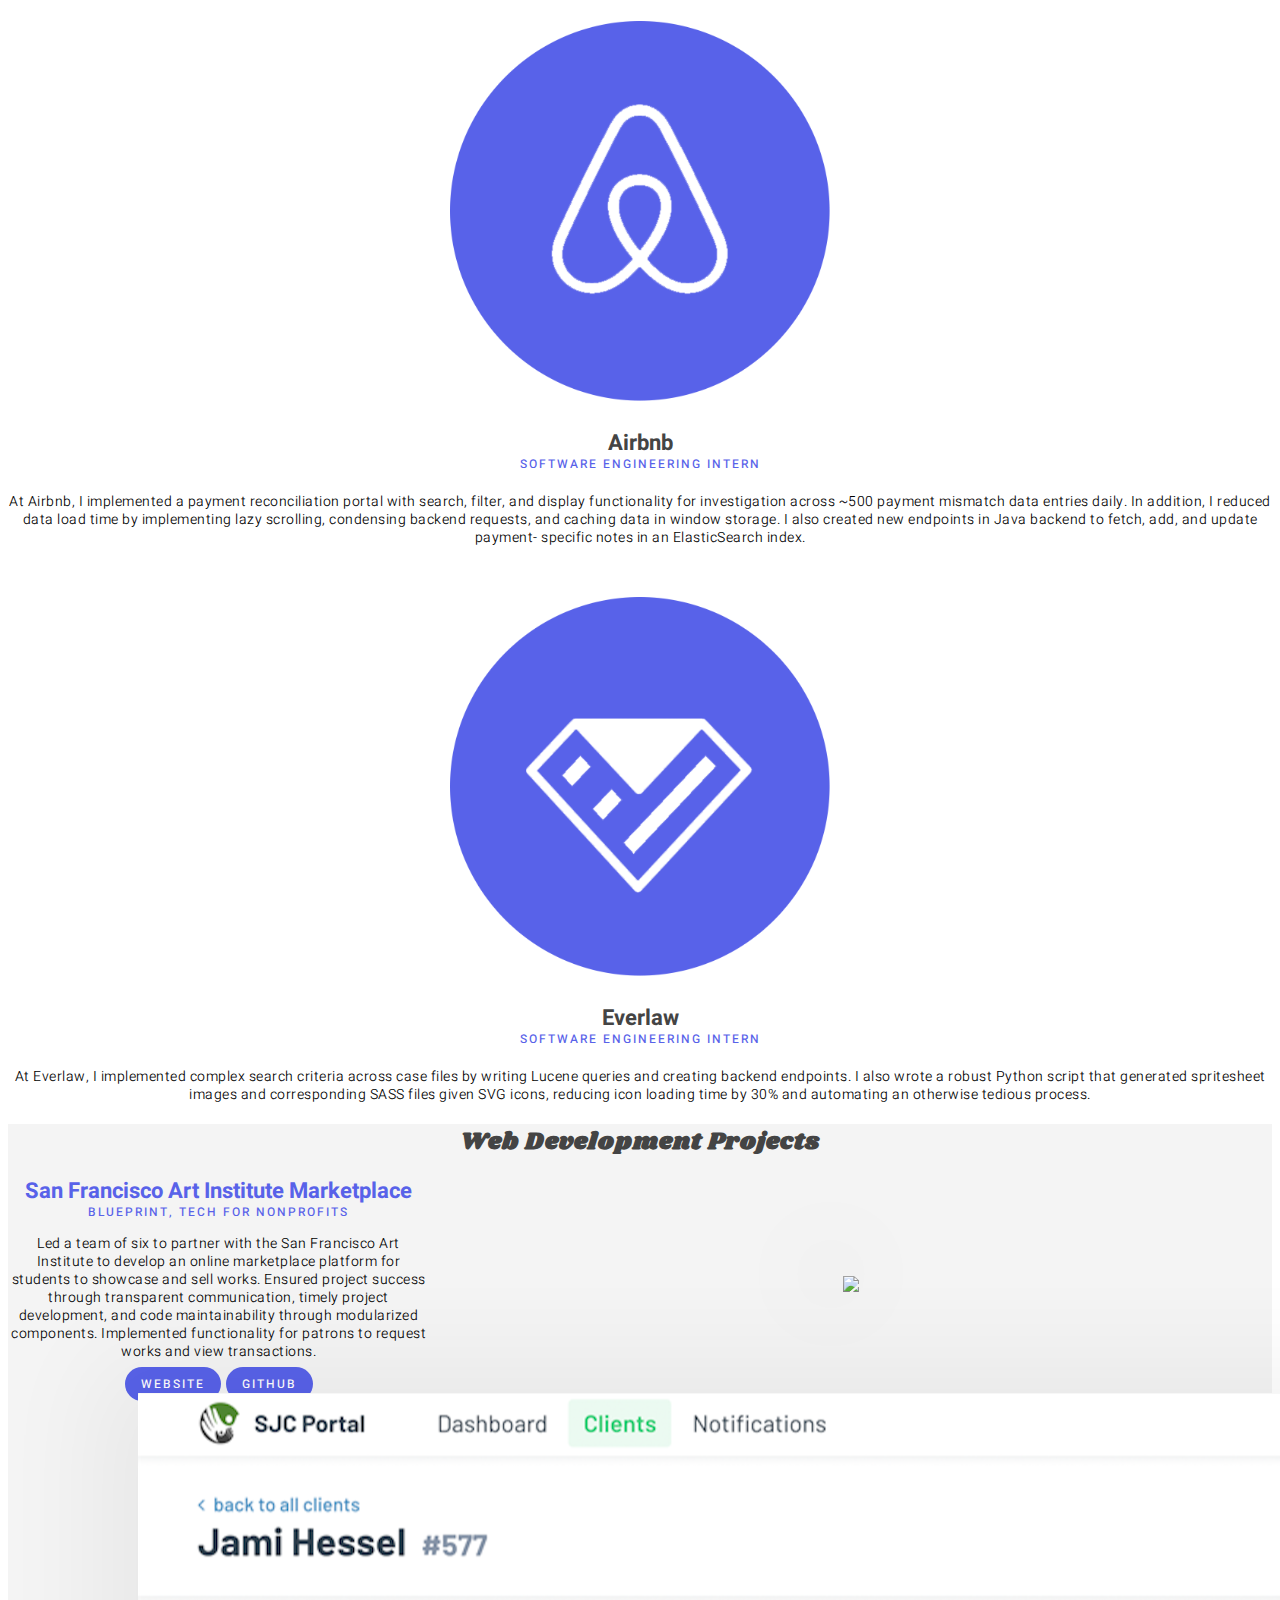
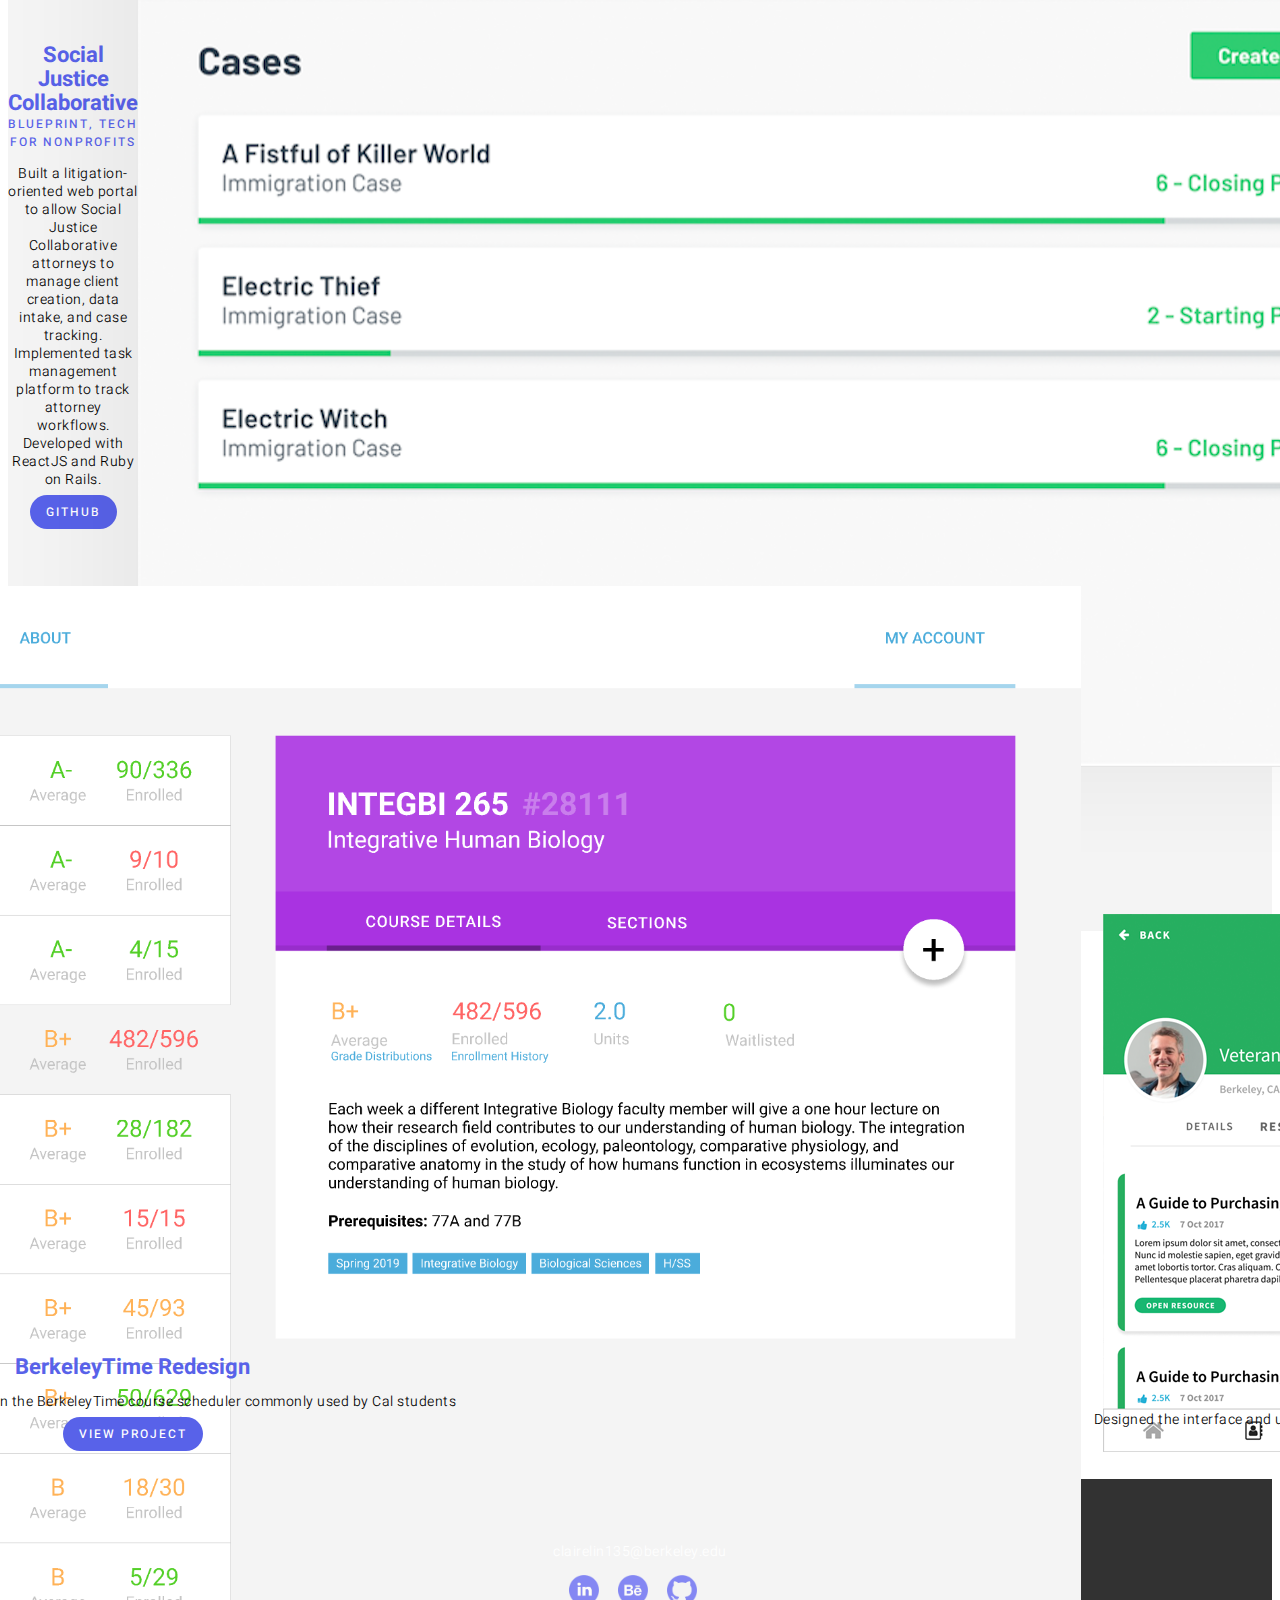
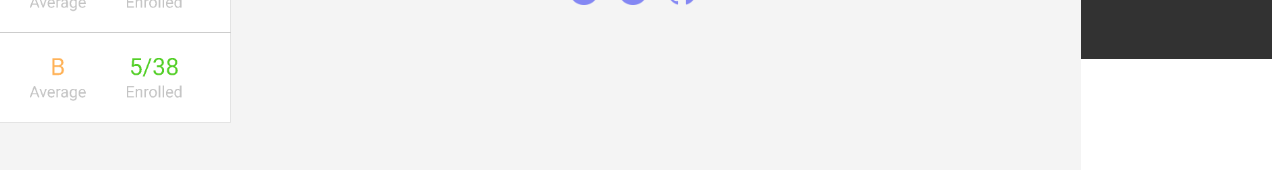
==== commit 0a9d9a7a: "update 2020" ====
--- a/src/index.html
+++ b/src/index.html
@@ -68,7 +68,7 @@
 						<h1 class="inline banner-text blue">CLAIRE<br>Y. LIN</h1>
 					</div>
 					<div class="absolute banner-caption banner-subtext">
-						<h2 class="dark-gray">CS & Design,<br>UC Berkeley</h2>
+						<h2 class="dark-gray">Computer Science,<br>UC Berkeley</h2>
 					</div>
 				</div>
 			</div>
@@ -83,17 +83,17 @@
 						Hi there! I'm Claire.
 					</h2>
 					<p class="tl">
-						I am a third-year computer science major at the University of California, Berkeley.
-						I’m passionate about technology and design—I aim to create intuitive platforms that are fast,
-						intuitive, and versatile.
-						Besides creating incredible user experiences, I hope to become a full-stack developer and
-						leverage technology for high-impact applications.
+						I am a fourth-year computer science major at the University of California, Berkeley.
+						I’m passionate about high impact technology—I aim to create powerful, data-driven products
+						that serve unique client needs. My current interests lie in backend development and data 
+						infrastructure.
 						<br><br>
-						Previously, I was a project leader
-						in <span class="blue"><a href="https://www.calblueprint.org/">Blueprint</a></span>, and an
-						intern at
-						<span class="blue"><a href="https://www.airbnb.com/">Airbnb</a></span> and 
-						<span class="blue"><a href="https://www.everlaw.com/">Everlaw</a></span>.
+						I worked with financial technology as a software engineering intern on the 
+						data engineering team at <span class="blue"><a href="https://www.plaid.com/">Plaid</a></span> 
+						and the payment reconciliation team at
+						<span class="blue"><a href="https://www.airbnb.com/">Airbnb</a></span>. Prior to that, I
+						was a project leader for <span class="blue"><a href="https://www.calblueprint.org/">Blueprint</a></span>.
+						<br><br>
 						Take a look at my <span class="blue"><a href="assets/resume.pdf">resume</a></span> or shoot me
 						an email at <span class="blue reverse">ude.yelekreb@531nilerialc</span>.
 					</p>
@@ -108,6 +108,17 @@
 					Experience
 				</h2>
 				<div class="dt-ns dt--fixed-ns">
+					<div class="dtc-ns pa3">
+						<img src="images\plaid.png" class="experience-logo">
+						<h5 class="dark-gray center">Plaid</h5>
+						<h6 class="center blue experience-title mt3">Software Engineering Intern</h6>
+						<p class="tl">I joined the Data Science and Data Infrastructure team, which aims to provide self-serve data 
+							insights through data pipelines and infrastructure. Over the summer, I consolidated multiple data sources 
+							in order to unify the user model across Plaid. My project improved match coverage for identifying accounts 
+							owned by consumers with 3+ accounts by an estimated 25%, contributing to a streamlined returning 
+							user experience.
+						</p>
+					</div>
 					<div class="dtc-ns pa3">
 						<img src="images\airbnb.png" class="experience-logo">
 						<h5 class="dark-gray center">Airbnb</h5>
@@ -127,16 +138,6 @@
 							files given SVG icons, reducing icon loading
 							time by 30% and automating an otherwise tedious process.</p>
 					</div>
-					<div class="dtc-ns pa3">
-						<img src="images\1world.png" class="experience-logo">
-						<h5 class="dark-gray center">1World Online</h5>
-						<h6 class="center blue experience-title mt3">UI &amp; UX Intern</h6>
-						<p class="tl">At 1World, I collaborated with CEO to design the user interface for a new product
-							recruitment initiative. In addition, I also developed multiple websites for investors using
-							HTML/CSS/JavaScript. Finally, I crafted surveys for 1World partners that were projected to
-							audiences of 1.2K+ members.
-						</p>
-					</div>
 				</div>
 			</div>
 		</div>
@@ -149,7 +150,7 @@
 				</h2>
 				<div class="bg-white mv4 relative projects-panel pa4">
 					<div class="project-panel-text">
-						<h5 class="tl"><span class="blue"><a href="https://github.com/calblueprint/SFAI">San Francisco
+						<h5 class="tl"><span class="blue"><a href="https://registry.sfai.edu/">San Francisco
 									Art Institute Marketplace</a></span></h5>
 						<h6 class="tl blue mt1"><a href="https://calblueprint.org">Blueprint, Tech for Nonprofits</a>
 						</h6>
@@ -161,11 +162,16 @@
 							Implemented functionality for patrons to request works and view transactions.
 						</p>
 						<div class="mt2 tl">
-							<h6><a href="https://github.com/calblueprint/SFAI"><span class="button white">GitHub</span></a></h6>
+							<h6>
+								<span><a href="https://registry.sfai.edu/"><span class="button white">WEBSITE</span></a>
+								</span>
+								<span><a href="https://github.com/calblueprint/SFAI"><span class="button white">GITHUB</span></a>
+								</span>
+							</h6>
 						</div>
 					</div>
 					<div class="projects-image-wrapper pl3">
-						<a href="https://github.com/calblueprint/SFAI"><img src="images\sfai.png" class="projects-image"></a>
+						<a href="https://registry.sfai.edu/"><img src="images\sfai.png" class="projects-image"></a>
 					</div>
 				</div>
 				<div class="bg-white mv4 relative projects-panel pa4">
@@ -190,26 +196,23 @@
 				</div>
 				<div class="bg-white mv4 relative projects-panel pa4">
 					<div class="project-panel-text">
-						<h5 class="tl"><span class="blue"><a href="https://chiclassep.firebaseapp.com/">Smart Key Rack</a></span></h5>
+						<h5 class="tl"><span class="blue"><a href="https://www.calthetatau.com/">Registry Portal</a></span></h5>
+						<h6 class="tl blue mt1"><a href="https://www.calthetatau.com/">Theta Tau, Professional Engineering Fraternity</a>
+						</h6>
 						<p class="tl mv4">
-							Created a website that displayed which housemates were home through pressure-detecting
-							key dishes, using Raspberry Pi to make backend requests. Designed backend endpoints to 
-							update key statuses on Firebase and render data on frontend via conditional HTML. Wired force-sensitive 
-							resistors to Raspberry Pi to detect status changes.
+							Redesigned and overhauled a registry portal that managed applications, rosters, and voting. Restructured
+							backend models to limit data usage and implemented critical functionality to grant permissioning access,
+							export data, and view via mobile.
 						</p>
 						<div class="mt2 tl">
 							<h6>
-								<span><a href="https://github.com/clairelin135/smartkeyrack"><span class="button white">GITHUB</span></a>
-								</span>
-								<span><a href="http://smartkeyrack.herokuapp.com/"><span class="button white">WEBSITE</span></a>
-								</span>
-								<span><a href="https://chiclassep.firebaseapp.com/"><span class="button white">ABOUT</span></a>
+								<span><a href="https://www.calthetatau.com/"><span class="button white">WEBSITE</span></a>
 								</span>
 							</h6>
 						</div>
 					</div>
 					<div class="projects-image-wrapper pl3">
-						<a href="https://chiclassep.firebaseapp.com/"><img src="images\allied-funding.png" class="projects-image"></a>
+						<a href="https://www.calthetatau.com/"><img src="images\tt.png" class="projects-image"></a>
 					</div>
 				</div>
 			</div>
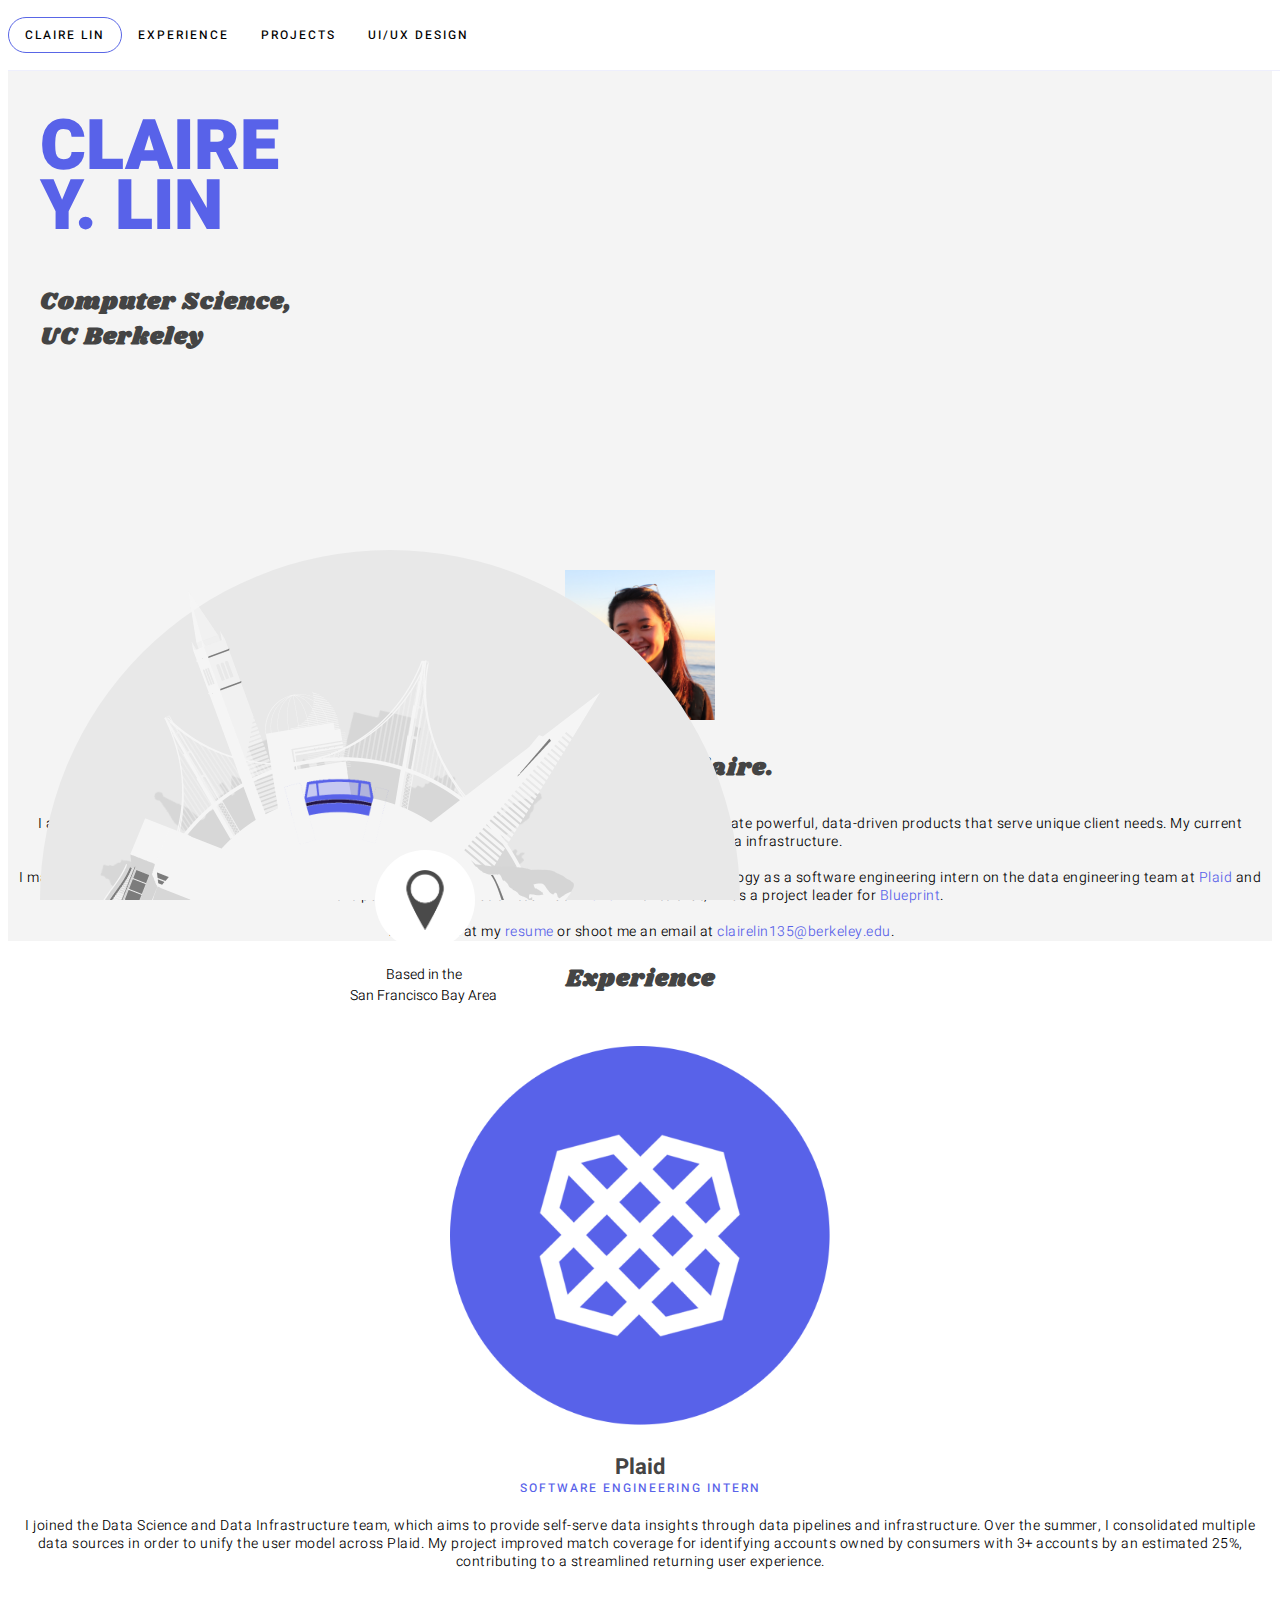
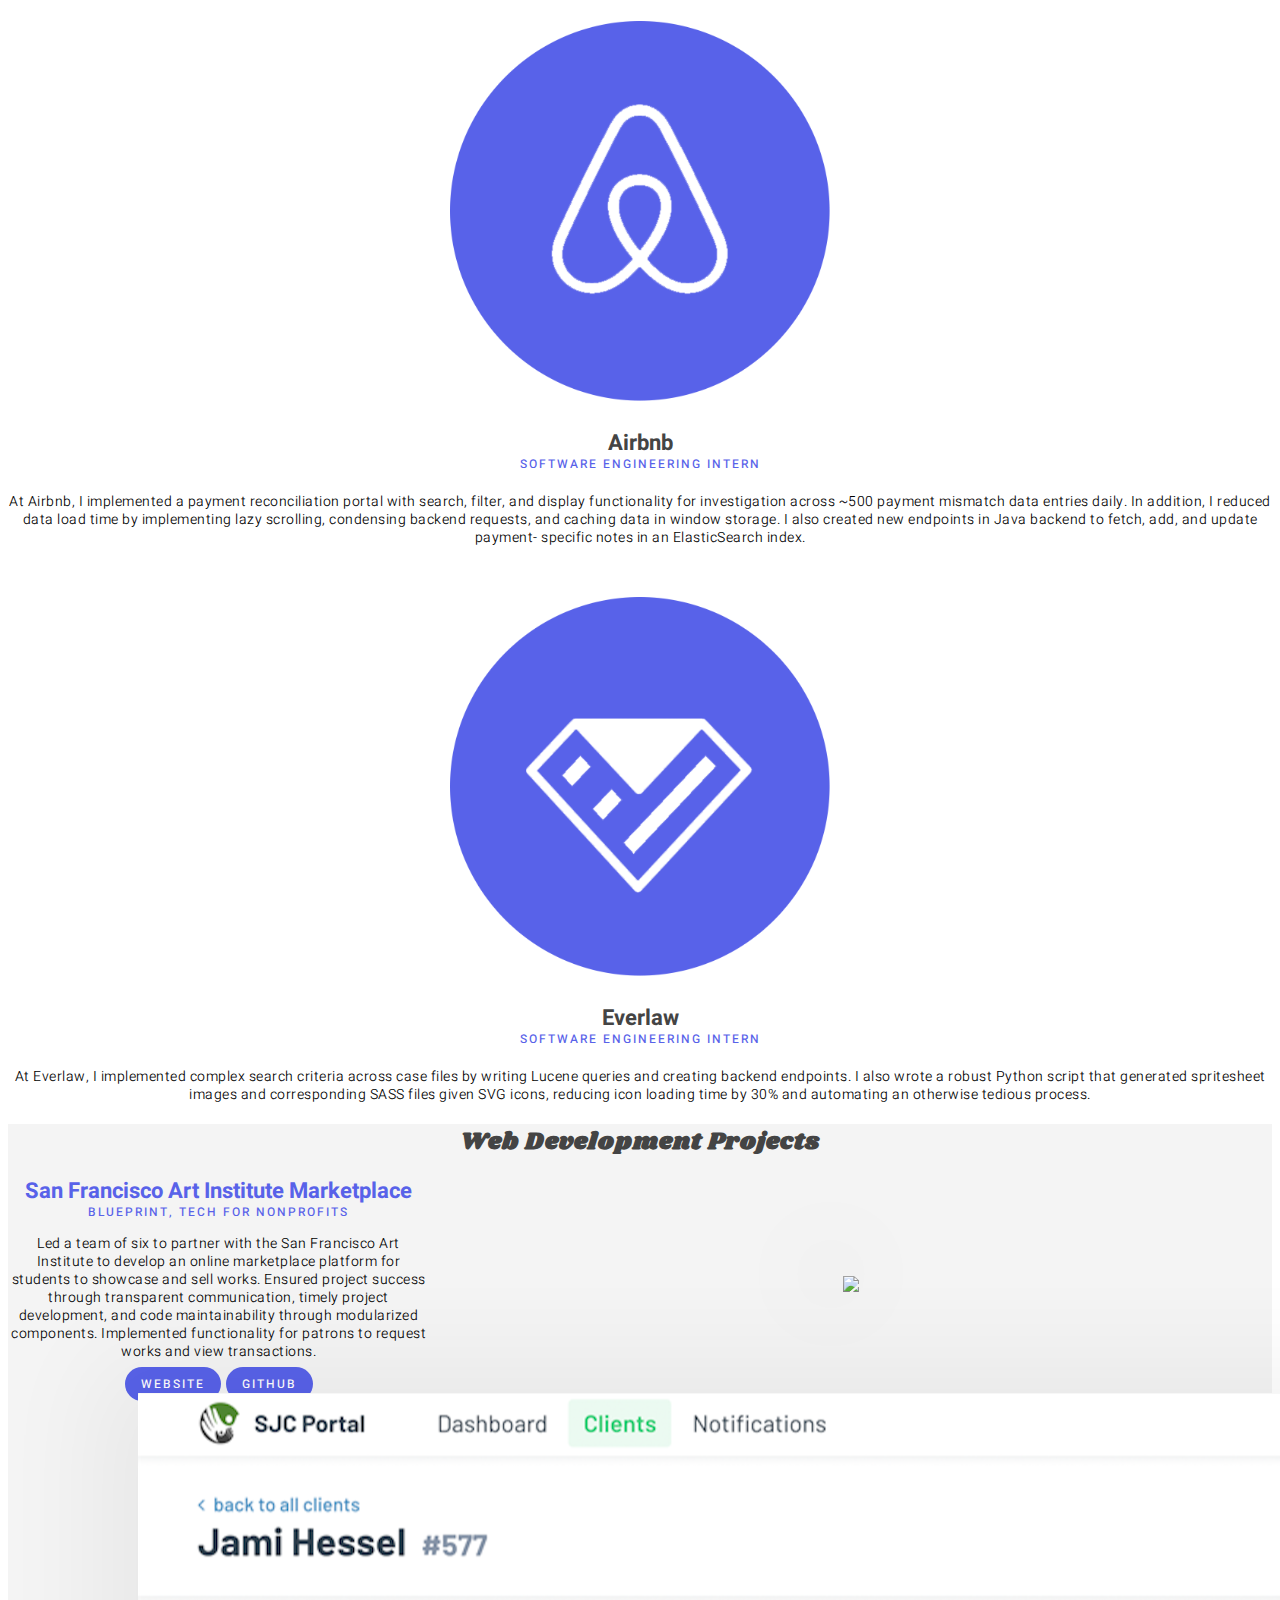
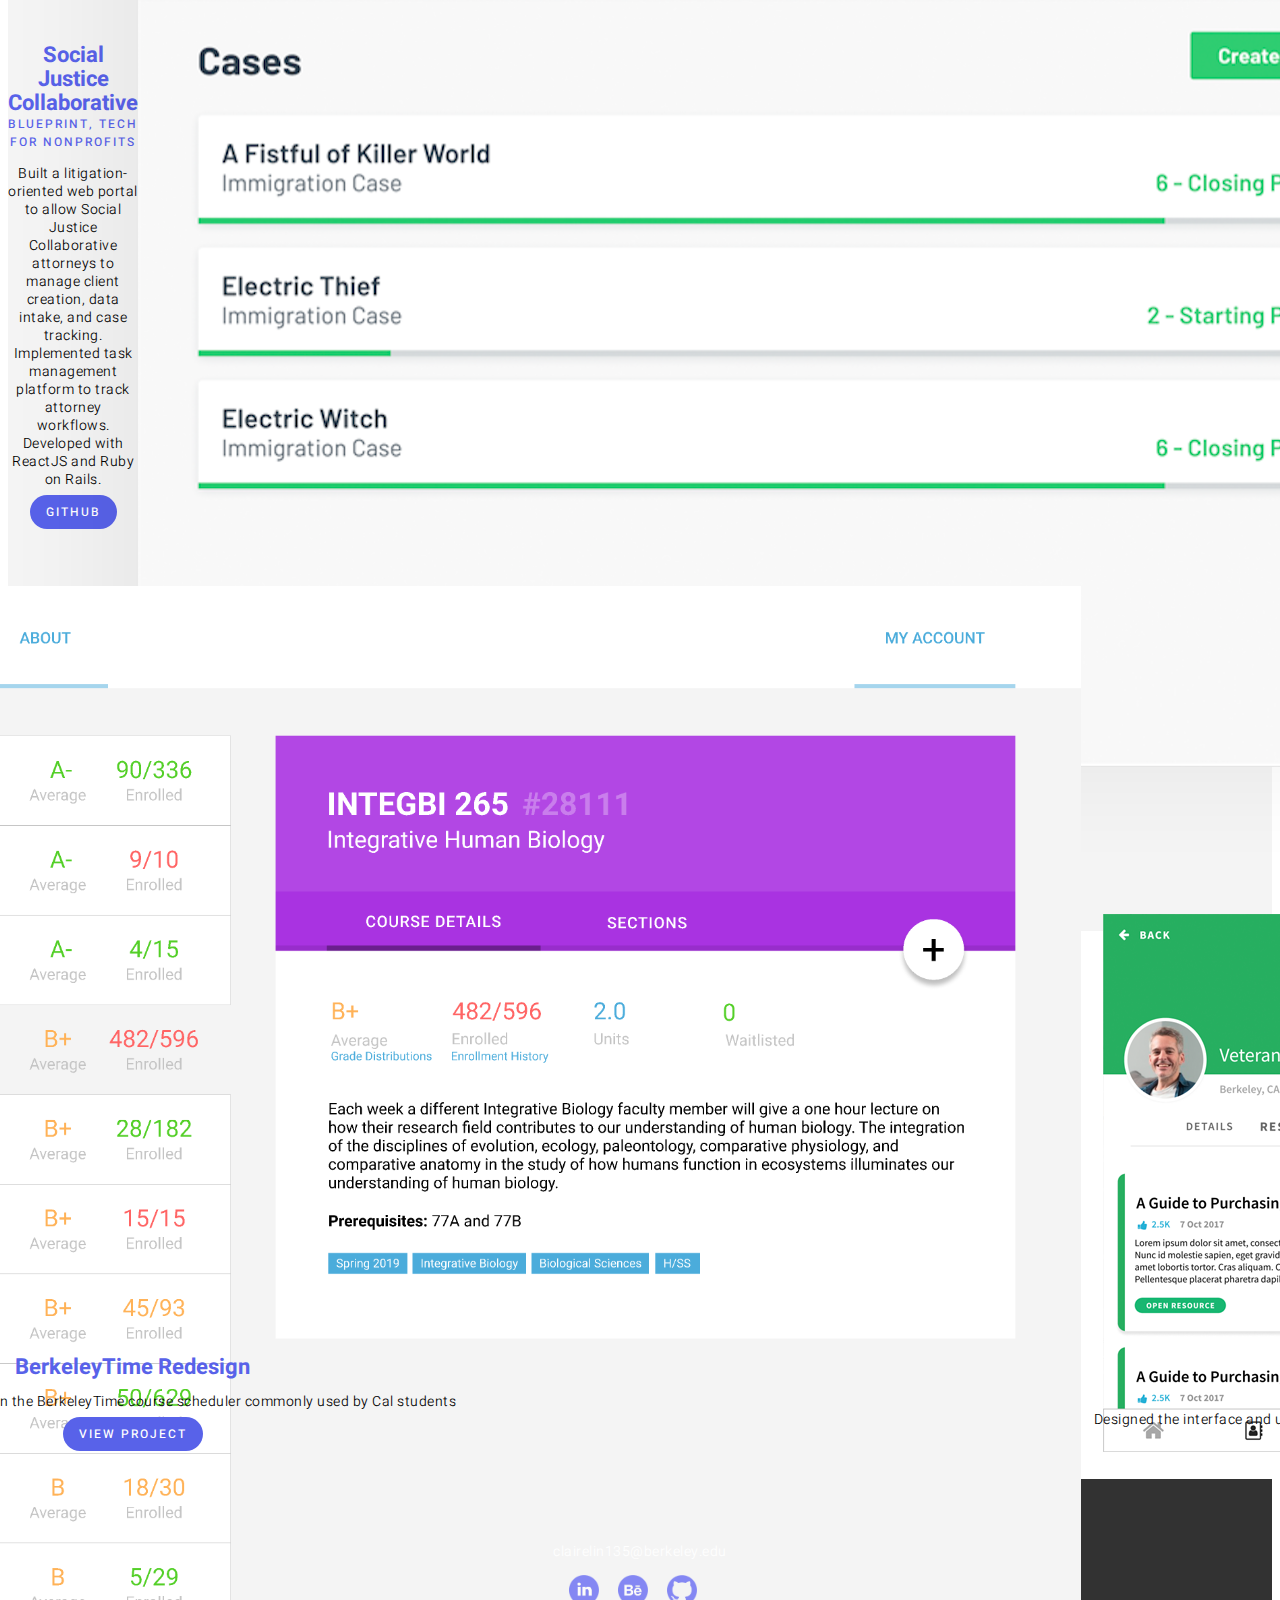
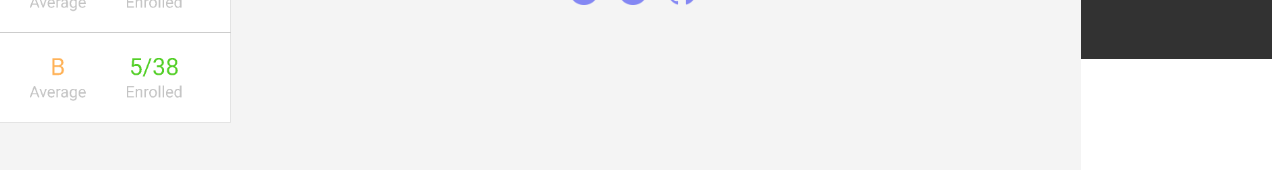
==== commit 3279e3f6: "2021 update" ====
--- a/src/index.html
+++ b/src/index.html
@@ -83,12 +83,12 @@
 						Hi there! I'm Claire.
 					</h2>
 					<p class="tl">
-						I am a fourth-year computer science major at the University of California, Berkeley.
+						I am a software engineer working at <span class="blue"><a href="https://www.elementl.com/">Elementl</a></span>.
 						I’m passionate about high impact technology—I aim to create powerful, data-driven products
 						that serve unique client needs. My current interests lie in backend development and data 
 						infrastructure.
 						<br><br>
-						I worked with financial technology as a software engineering intern on the 
+						I majored in Computer Science at the University of California, Berkeley, where I worked with financial technology as a software engineering intern on the 
 						data engineering team at <span class="blue"><a href="https://www.plaid.com/">Plaid</a></span> 
 						and the payment reconciliation team at
 						<span class="blue"><a href="https://www.airbnb.com/">Airbnb</a></span>. Prior to that, I
